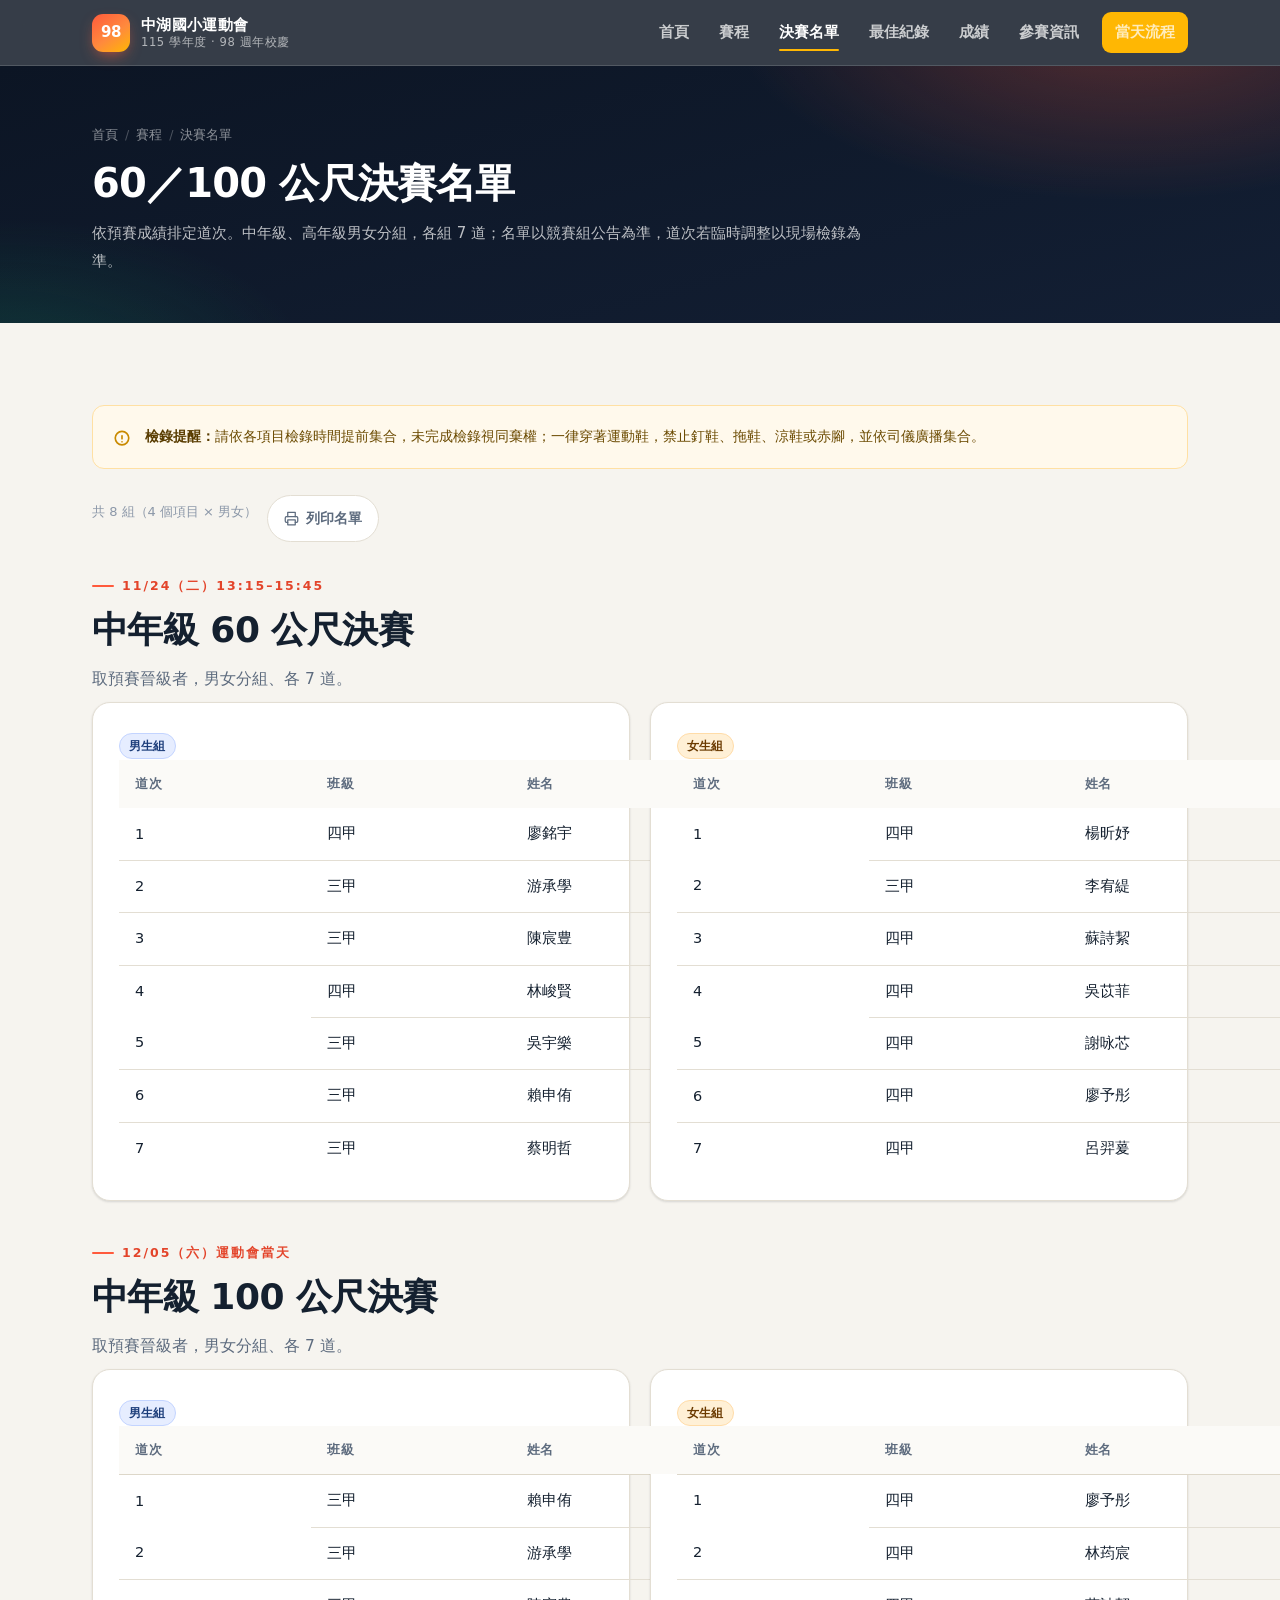
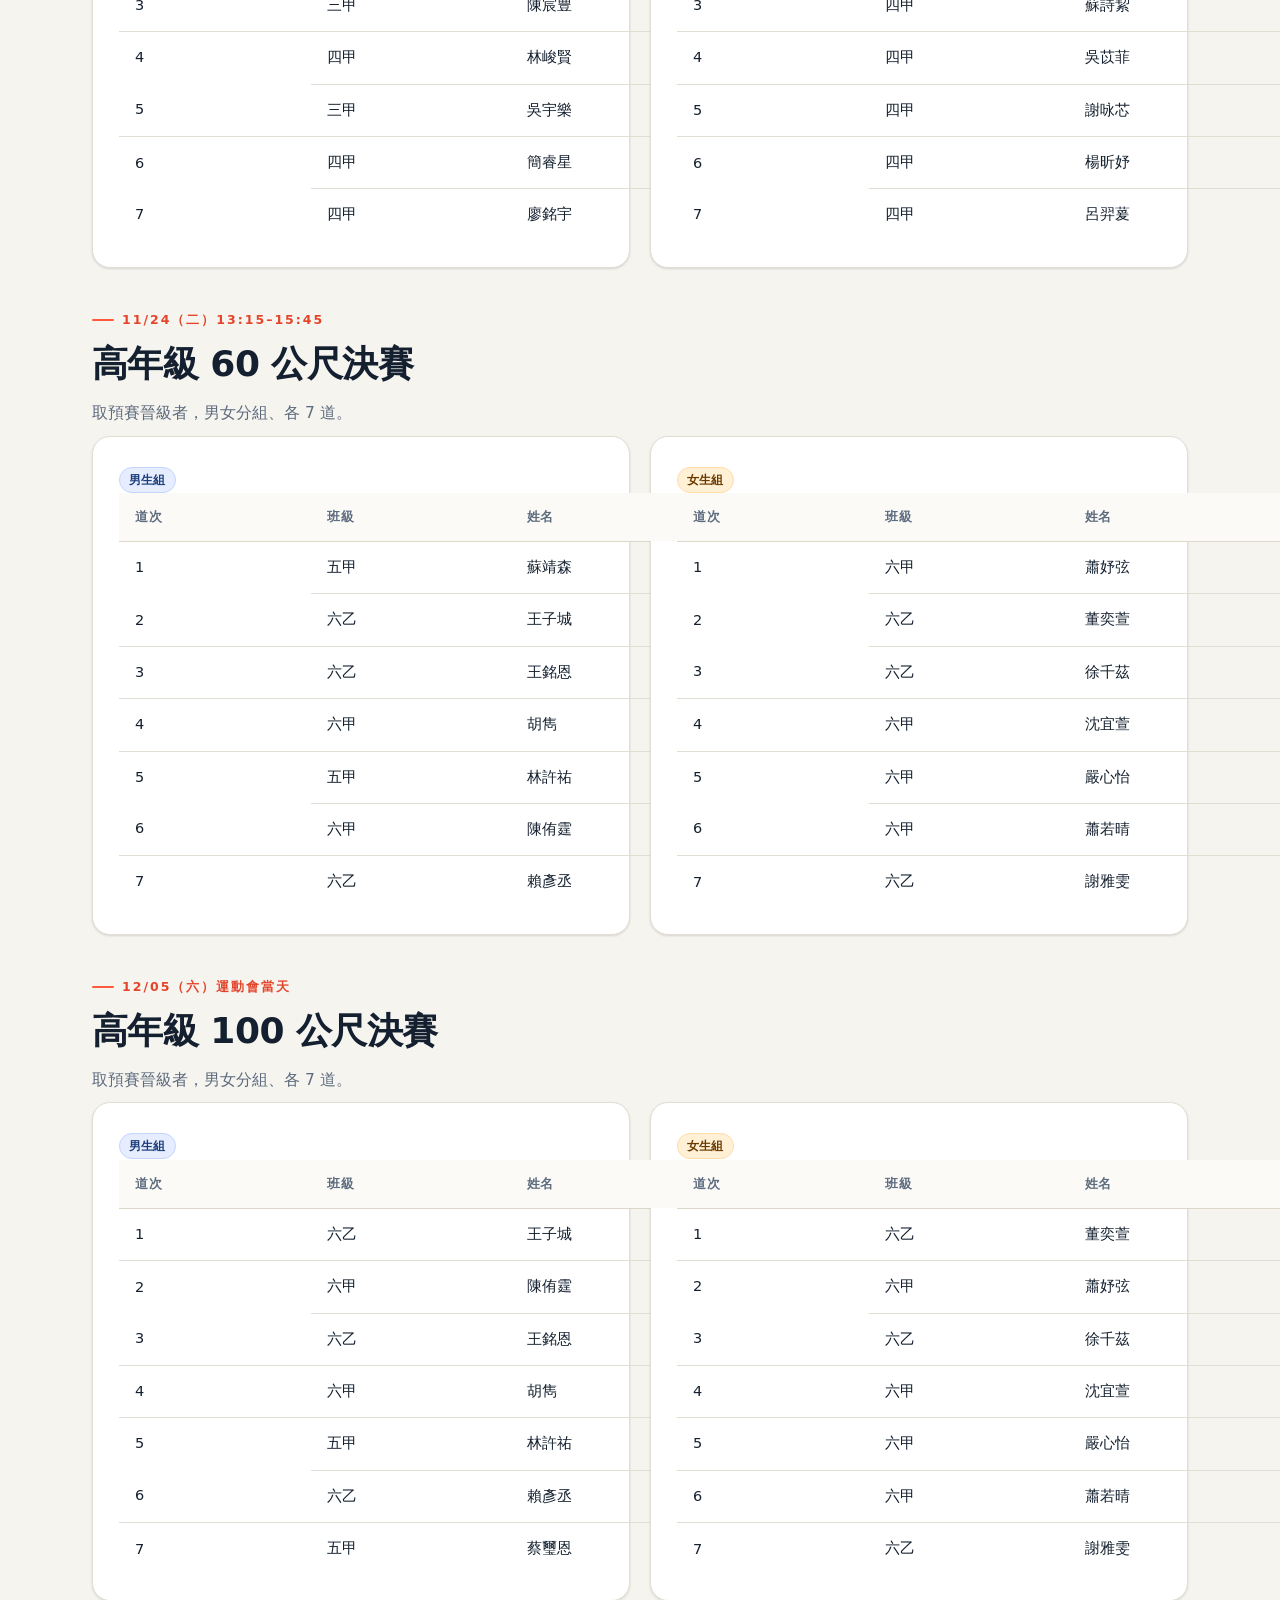
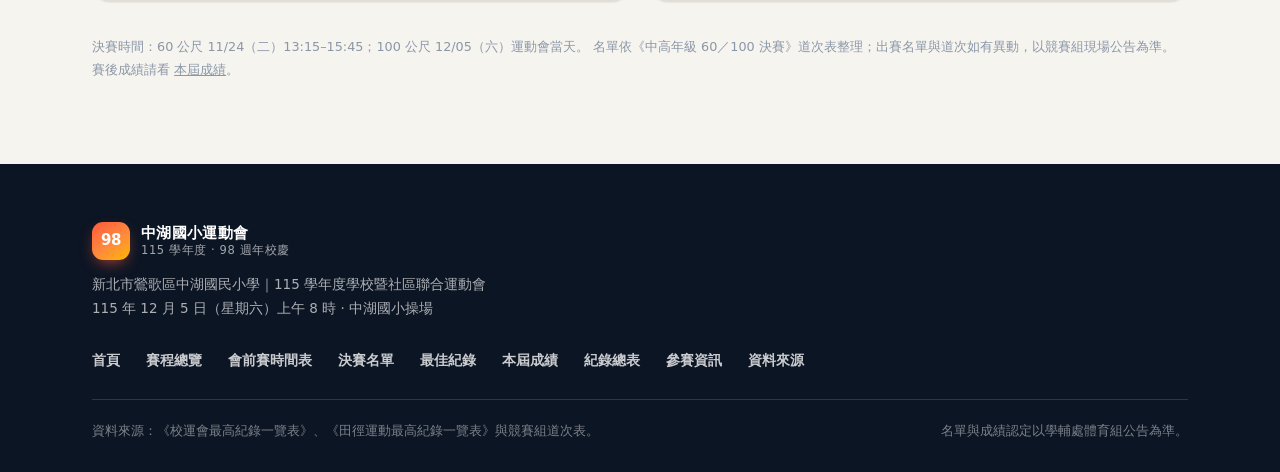
==== finalists.html @ bc01725f "加入成績公告以及進入決賽名單 加入成績公告以及進入決賽名單" ====
<!DOCTYPE html>
<html lang="zh-Hant-TW">
<head>
<meta charset="UTF-8">
<meta name="viewport" content="width=device-width, initial-scale=1">
<title>60／100 公尺決賽名單｜中湖國小 115 學年度運動會</title>
<meta name="description" content="中湖國小 115 學年度運動會 60 公尺與 100 公尺決賽名單，中年級、高年級男女分組，各 7 道的道次與選手姓名，含決賽時間。">
<meta name="theme-color" content="#0c1524">
<link rel="icon" href="data:image/svg+xml,%3Csvg xmlns='http://www.w3.org/2000/svg' viewBox='0 0 64 64'%3E%3Crect width='64' height='64' rx='15' fill='%230c1524'/%3E%3Cpath d='M14 42h36' stroke='%23ff5a3c' stroke-width='5' stroke-linecap='round'/%3E%3Cpath d='M18 30h28' stroke='%23ffb703' stroke-width='5' stroke-linecap='round'/%3E%3Cpath d='M23 18h18' stroke='%2312a46b' stroke-width='5' stroke-linecap='round'/%3E%3C/svg%3E">
<link rel="stylesheet" href="assets/style.css">
</head>
<body>
<a class="skip-link" href="#main">跳至主要內容</a>

<header class="site-header">
  <div class="header-inner">
    <a class="brand" href="index.html" aria-label="中湖國小 115 學年度運動會 首頁">
      <span class="brand-mark" aria-hidden="true">98</span>
      <span class="brand-text">
        <b>中湖國小運動會</b>
        <span>115 學年度 · 98 週年校慶</span>
      </span>
    </a>
    <button class="nav-toggle" type="button" aria-label="開啟導覽選單" aria-expanded="false" aria-controls="site-nav">
      <span></span>
    </button>
    <nav class="nav" id="site-nav" aria-label="主要導覽">
      <a href="index.html">首頁</a>
      <a href="schedule.html">賽程</a>
      <a href="finalists.html" aria-current="page">決賽名單</a>
      <a href="records.html">最佳紀錄</a>
      <a href="results-115.html">成績</a>
      <a href="info.html">參賽資訊</a>
      <a href="schedule.html#dayof" class="header-cta">當天流程</a>
    </nav>
  </div>
</header>

<main id="main">

  <section class="page-hero">
    <div class="wrap">
      <nav class="breadcrumb" aria-label="麵包屑">
        <a href="index.html">首頁</a><span class="sep">/</span><a href="schedule.html">賽程</a><span class="sep">/</span><span>決賽名單</span>
      </nav>
      <h1>60／100 公尺決賽名單</h1>
      <p>依預賽成績排定道次。中年級、高年級男女分組，各組 7 道；名單以競賽組公告為準，道次若臨時調整以現場檢錄為準。</p>
    </div>
  </section>

  <section class="section section--paper">
    <div class="wrap">

      <div class="notice" style="margin-bottom:26px">
        <svg width="18" height="18" viewBox="0 0 24 24" fill="none" stroke="currentColor" stroke-width="2.2" stroke-linecap="round" stroke-linejoin="round" aria-hidden="true"><circle cx="12" cy="12" r="9"/><path d="M12 9v4"/><path d="M12 17h.01"/></svg>
        <div><strong>檢錄提醒：</strong>請依各項目檢錄時間提前集合，未完成檢錄視同棄權；一律穿著運動鞋，禁止釘鞋、拖鞋、涼鞋或赤腳，並依司儀廣播集合。</div>
      </div>

      <div class="toolbar" style="margin-bottom:26px">
        <span class="result-note">共 8 組（4 個項目 × 男女）</span>
        <button class="btn-inline" type="button" data-print>
          <svg width="15" height="15" viewBox="0 0 24 24" fill="none" stroke="currentColor" stroke-width="2" stroke-linecap="round" stroke-linejoin="round" aria-hidden="true"><path d="M6 9V2h12v7"/><path d="M6 18H4a2 2 0 0 1-2-2v-5a2 2 0 0 1 2-2h16a2 2 0 0 1 2 2v5a2 2 0 0 1-2 2h-2"/><path d="M6 14h12v8H6z"/></svg>
          列印名單
        </button>
      </div>

      <div class="section-head" style="margin-bottom:8px">
        <span class="kicker">11/24（二）13:15–15:45</span>
        <h2>中年級 60 公尺決賽</h2>
        <p>取預賽晉級者，男女分組、各 7 道。</p>
      </div>
      <div class="grid grid-2" style="align-items:start;margin-bottom:34px">
        <div class="card final-card">
          <h3 class="final-head"><span class="tag tag-senior">男生組</span></h3>
          <table class="data final-table">
            <thead><tr><th>道次</th><th>班級</th><th>姓名</th></tr></thead>
            <tbody>
              <tr><td class="lane">1</td><td class="cls">四甲</td><td class="name">廖銘宇</td></tr>
              <tr><td class="lane">2</td><td class="cls">三甲</td><td class="name">游承學</td></tr>
              <tr><td class="lane">3</td><td class="cls">三甲</td><td class="name">陳宸豊</td></tr>
              <tr><td class="lane">4</td><td class="cls">四甲</td><td class="name">林峻賢</td></tr>
              <tr><td class="lane">5</td><td class="cls">三甲</td><td class="name">吳宇樂</td></tr>
              <tr><td class="lane">6</td><td class="cls">三甲</td><td class="name">賴申侑</td></tr>
              <tr><td class="lane">7</td><td class="cls">三甲</td><td class="name">蔡明哲</td></tr>
            </tbody>
          </table>
        </div>
        <div class="card final-card">
          <h3 class="final-head"><span class="tag tag-lower">女生組</span></h3>
          <table class="data final-table">
            <thead><tr><th>道次</th><th>班級</th><th>姓名</th></tr></thead>
            <tbody>
              <tr><td class="lane">1</td><td class="cls">四甲</td><td class="name">楊昕妤</td></tr>
              <tr><td class="lane">2</td><td class="cls">三甲</td><td class="name">李宥緹</td></tr>
              <tr><td class="lane">3</td><td class="cls">四甲</td><td class="name">蘇詩絜</td></tr>
              <tr><td class="lane">4</td><td class="cls">四甲</td><td class="name">吳苡菲</td></tr>
              <tr><td class="lane">5</td><td class="cls">四甲</td><td class="name">謝咏芯</td></tr>
              <tr><td class="lane">6</td><td class="cls">四甲</td><td class="name">廖予彤</td></tr>
              <tr><td class="lane">7</td><td class="cls">四甲</td><td class="name">呂羿萲</td></tr>
            </tbody>
          </table>
        </div>
      </div>

      <div class="section-head" style="margin-bottom:8px">
        <span class="kicker">12/05（六）運動會當天</span>
        <h2>中年級 100 公尺決賽</h2>
        <p>取預賽晉級者，男女分組、各 7 道。</p>
      </div>
      <div class="grid grid-2" style="align-items:start;margin-bottom:34px">
        <div class="card final-card">
          <h3 class="final-head"><span class="tag tag-senior">男生組</span></h3>
          <table class="data final-table">
            <thead><tr><th>道次</th><th>班級</th><th>姓名</th></tr></thead>
            <tbody>
              <tr><td class="lane">1</td><td class="cls">三甲</td><td class="name">賴申侑</td></tr>
              <tr><td class="lane">2</td><td class="cls">三甲</td><td class="name">游承學</td></tr>
              <tr><td class="lane">3</td><td class="cls">三甲</td><td class="name">陳宸豊</td></tr>
              <tr><td class="lane">4</td><td class="cls">四甲</td><td class="name">林峻賢</td></tr>
              <tr><td class="lane">5</td><td class="cls">三甲</td><td class="name">吳宇樂</td></tr>
              <tr><td class="lane">6</td><td class="cls">四甲</td><td class="name">簡睿星</td></tr>
              <tr><td class="lane">7</td><td class="cls">四甲</td><td class="name">廖銘宇</td></tr>
            </tbody>
          </table>
        </div>
        <div class="card final-card">
          <h3 class="final-head"><span class="tag tag-lower">女生組</span></h3>
          <table class="data final-table">
            <thead><tr><th>道次</th><th>班級</th><th>姓名</th></tr></thead>
            <tbody>
              <tr><td class="lane">1</td><td class="cls">四甲</td><td class="name">廖予彤</td></tr>
              <tr><td class="lane">2</td><td class="cls">四甲</td><td class="name">林荺宸</td></tr>
              <tr><td class="lane">3</td><td class="cls">四甲</td><td class="name">蘇詩絜</td></tr>
              <tr><td class="lane">4</td><td class="cls">四甲</td><td class="name">吳苡菲</td></tr>
              <tr><td class="lane">5</td><td class="cls">四甲</td><td class="name">謝咏芯</td></tr>
              <tr><td class="lane">6</td><td class="cls">四甲</td><td class="name">楊昕妤</td></tr>
              <tr><td class="lane">7</td><td class="cls">四甲</td><td class="name">呂羿萲</td></tr>
            </tbody>
          </table>
        </div>
      </div>

      <div class="section-head" style="margin-bottom:8px">
        <span class="kicker">11/24（二）13:15–15:45</span>
        <h2>高年級 60 公尺決賽</h2>
        <p>取預賽晉級者，男女分組、各 7 道。</p>
      </div>
      <div class="grid grid-2" style="align-items:start;margin-bottom:34px">
        <div class="card final-card">
          <h3 class="final-head"><span class="tag tag-senior">男生組</span></h3>
          <table class="data final-table">
            <thead><tr><th>道次</th><th>班級</th><th>姓名</th></tr></thead>
            <tbody>
              <tr><td class="lane">1</td><td class="cls">五甲</td><td class="name">蘇靖森</td></tr>
              <tr><td class="lane">2</td><td class="cls">六乙</td><td class="name">王子城</td></tr>
              <tr><td class="lane">3</td><td class="cls">六乙</td><td class="name">王銘恩</td></tr>
              <tr><td class="lane">4</td><td class="cls">六甲</td><td class="name">胡雋</td></tr>
              <tr><td class="lane">5</td><td class="cls">五甲</td><td class="name">林許祐</td></tr>
              <tr><td class="lane">6</td><td class="cls">六甲</td><td class="name">陳侑霆</td></tr>
              <tr><td class="lane">7</td><td class="cls">六乙</td><td class="name">賴彥丞</td></tr>
            </tbody>
          </table>
        </div>
        <div class="card final-card">
          <h3 class="final-head"><span class="tag tag-lower">女生組</span></h3>
          <table class="data final-table">
            <thead><tr><th>道次</th><th>班級</th><th>姓名</th></tr></thead>
            <tbody>
              <tr><td class="lane">1</td><td class="cls">六甲</td><td class="name">蕭妤弦</td></tr>
              <tr><td class="lane">2</td><td class="cls">六乙</td><td class="name">董奕萱</td></tr>
              <tr><td class="lane">3</td><td class="cls">六乙</td><td class="name">徐千茲</td></tr>
              <tr><td class="lane">4</td><td class="cls">六甲</td><td class="name">沈宜萱</td></tr>
              <tr><td class="lane">5</td><td class="cls">六甲</td><td class="name">嚴心怡</td></tr>
              <tr><td class="lane">6</td><td class="cls">六甲</td><td class="name">蕭若晴</td></tr>
              <tr><td class="lane">7</td><td class="cls">六乙</td><td class="name">謝雅雯</td></tr>
            </tbody>
          </table>
        </div>
      </div>

      <div class="section-head" style="margin-bottom:8px">
        <span class="kicker">12/05（六）運動會當天</span>
        <h2>高年級 100 公尺決賽</h2>
        <p>取預賽晉級者，男女分組、各 7 道。</p>
      </div>
      <div class="grid grid-2" style="align-items:start;margin-bottom:34px">
        <div class="card final-card">
          <h3 class="final-head"><span class="tag tag-senior">男生組</span></h3>
          <table class="data final-table">
            <thead><tr><th>道次</th><th>班級</th><th>姓名</th></tr></thead>
            <tbody>
              <tr><td class="lane">1</td><td class="cls">六乙</td><td class="name">王子城</td></tr>
              <tr><td class="lane">2</td><td class="cls">六甲</td><td class="name">陳侑霆</td></tr>
              <tr><td class="lane">3</td><td class="cls">六乙</td><td class="name">王銘恩</td></tr>
              <tr><td class="lane">4</td><td class="cls">六甲</td><td class="name">胡雋</td></tr>
              <tr><td class="lane">5</td><td class="cls">五甲</td><td class="name">林許祐</td></tr>
              <tr><td class="lane">6</td><td class="cls">六乙</td><td class="name">賴彥丞</td></tr>
              <tr><td class="lane">7</td><td class="cls">五甲</td><td class="name">蔡璽恩</td></tr>
            </tbody>
          </table>
        </div>
        <div class="card final-card">
          <h3 class="final-head"><span class="tag tag-lower">女生組</span></h3>
          <table class="data final-table">
            <thead><tr><th>道次</th><th>班級</th><th>姓名</th></tr></thead>
            <tbody>
              <tr><td class="lane">1</td><td class="cls">六乙</td><td class="name">董奕萱</td></tr>
              <tr><td class="lane">2</td><td class="cls">六甲</td><td class="name">蕭妤弦</td></tr>
              <tr><td class="lane">3</td><td class="cls">六乙</td><td class="name">徐千茲</td></tr>
              <tr><td class="lane">4</td><td class="cls">六甲</td><td class="name">沈宜萱</td></tr>
              <tr><td class="lane">5</td><td class="cls">六甲</td><td class="name">嚴心怡</td></tr>
              <tr><td class="lane">6</td><td class="cls">六甲</td><td class="name">蕭若晴</td></tr>
              <tr><td class="lane">7</td><td class="cls">六乙</td><td class="name">謝雅雯</td></tr>
            </tbody>
          </table>
        </div>
      </div>

      <p class="footnote">
        決賽時間：60 公尺 11/24（二）13:15–15:45；100 公尺 12/05（六）運動會當天。
        名單依《中高年級 60／100 決賽》道次表整理；出賽名單與道次如有異動，以競賽組現場公告為準。
        賽後成績請看 <a href="results-115.html" style="text-decoration:underline">本屆成績</a>。
      </p>
    </div>
  </section>

</main>

<footer class="site-footer">
  <div class="wrap">
    <div class="footer-top">
      <div class="footer-brand">
        <div class="brand">
          <span class="brand-mark" aria-hidden="true">98</span>
          <span class="brand-text">
            <b>中湖國小運動會</b>
            <span>115 學年度 · 98 週年校慶</span>
          </span>
        </div>
        <p>新北市鶯歌區中湖國民小學｜115 學年度學校暨社區聯合運動會<br>115 年 12 月 5 日（星期六）上午 8 時 · 中湖國小操場</p>
      </div>
      <nav class="footer-links" aria-label="頁尾導覽">
        <a href="index.html">首頁</a>
        <a href="schedule.html">賽程總覽</a>
        <a href="schedule.html#prelim">會前賽時間表</a>
        <a href="finalists.html">決賽名單</a>
        <a href="records.html">最佳紀錄</a>
        <a href="results-115.html">本屆成績</a>
        <a href="results.html">紀錄總表</a>
        <a href="info.html">參賽資訊</a>
        <a href="info.html#source">資料來源</a>
      </nav>
    </div>
    <div class="footer-bottom">
      <span>資料來源：《校運會最高紀錄一覽表》、《田徑運動最高紀錄一覽表》與競賽組道次表。</span>
      <span>名單與成績認定以學輔處體育組公告為準。</span>
    </div>
  </div>
</footer>

<script src="assets/app.js"></script>
</body>
</html>
---- assets/style.css ----
@charset "UTF-8";
/* =========================================================
   中湖國小 115 學年度運動會 官方網站
   style.css — 共用設計系統
   ========================================================= */

:root {
  --ink: #0c1524;
  --ink-2: #152238;
  --ink-3: #223350;
  --paper: #f6f4ef;
  --paper-2: #ffffff;
  --line: #e3ded3;
  --line-dark: rgba(255, 255, 255, 0.14);

  --coral: #ff5a3c;
  --coral-dark: #e3442a;
  --gold: #ffb703;
  --green: #12a46b;
  --blue: #2f6bff;
  --violet: #7a5cff;

  --text: #14202f;
  --muted: #5d6b7e;
  --muted-2: #8b97a8;

  --radius: 18px;
  --radius-sm: 12px;
  --radius-lg: 28px;

  --shadow-sm: 0 1px 2px rgba(16, 24, 40, .06), 0 1px 3px rgba(16, 24, 40, .08);
  --shadow: 0 10px 30px -12px rgba(16, 24, 40, .22), 0 2px 8px rgba(16, 24, 40, .06);
  --shadow-lg: 0 30px 60px -24px rgba(12, 21, 36, .45);

  --font: "Noto Sans TC", "PingFang TC", "Microsoft JhengHei", "Hiragino Sans TC",
    system-ui, -apple-system, "Segoe UI", Roboto, sans-serif;
  --mono: "JetBrains Mono", "SFMono-Regular", Consolas, "Liberation Mono", monospace;

  --wrap: 1160px;
  --header-h: 66px;
}

*,
*::before,
*::after { box-sizing: border-box; }

html {
  -webkit-text-size-adjust: 100%;
  scroll-behavior: smooth;
  scroll-padding-top: calc(var(--header-h) + 16px);
}

body {
  margin: 0;
  font-family: var(--font);
  font-size: 16px;
  line-height: 1.75;
  color: var(--text);
  background: var(--paper);
  -webkit-font-smoothing: antialiased;
  text-rendering: optimizeLegibility;
}

img, svg { max-width: 100%; height: auto; display: block; }
a { color: inherit; text-decoration: none; }
ul, ol { margin: 0; padding: 0; list-style: none; }
h1, h2, h3, h4, p, figure { margin: 0; }
table { border-collapse: collapse; width: 100%; }
button { font: inherit; color: inherit; }

:focus-visible {
  outline: 3px solid var(--blue);
  outline-offset: 3px;
  border-radius: 4px;
}

::selection { background: var(--gold); color: var(--ink); }

.wrap {
  width: 100%;
  max-width: var(--wrap);
  margin-inline: auto;
  padding-inline: clamp(16px, 4vw, 32px);
}

.skip-link {
  position: absolute;
  left: 12px;
  top: -60px;
  z-index: 200;
  background: var(--ink);
  color: #fff;
  padding: 10px 18px;
  border-radius: 10px;
  transition: top .18s ease;
}
.skip-link:focus { top: 12px; }

/* ───────────────────────── Header ───────────────────────── */
.site-header {
  position: sticky;
  top: 0;
  z-index: 100;
  height: var(--header-h);
  display: flex;
  align-items: center;
  background: rgba(12, 21, 36, .82);
  backdrop-filter: saturate(180%) blur(14px);
  -webkit-backdrop-filter: saturate(180%) blur(14px);
  border-bottom: 1px solid var(--line-dark);
  color: #fff;
}

.header-inner {
  display: flex;
  align-items: center;
  gap: 16px;
  width: 100%;
  max-width: var(--wrap);
  margin-inline: auto;
  padding-inline: clamp(16px, 4vw, 32px);
}

.brand {
  display: flex;
  align-items: center;
  gap: 11px;
  flex-shrink: 0;
}
.brand-mark {
  width: 38px;
  height: 38px;
  flex: 0 0 38px;
  border-radius: 11px;
  display: grid;
  place-items: center;
  font-weight: 900;
  font-size: 15px;
  letter-spacing: -.5px;
  color: #fff;
  background: linear-gradient(145deg, var(--coral), #ff8a3d 55%, var(--gold));
  box-shadow: 0 6px 16px -6px rgba(255, 90, 60, .85);
}
.brand-text { display: grid; line-height: 1.25; }
.brand-text b {
  font-size: 15px;
  font-weight: 800;
  letter-spacing: .3px;
}
.brand-text span {
  font-size: 11.5px;
  color: rgba(255, 255, 255, .62);
  letter-spacing: .6px;
}

.nav {
  margin-left: auto;
  display: flex;
  align-items: center;
  gap: 4px;
}
.nav a {
  position: relative;
  padding: 8px 13px;
  font-size: 14.5px;
  font-weight: 600;
  color: rgba(255, 255, 255, .74);
  border-radius: 9px;
  transition: color .16s ease, background .16s ease;
  white-space: nowrap;
}
.nav a:hover { color: #fff; background: rgba(255, 255, 255, .09); }
.nav a[aria-current="page"] { color: #fff; }
.nav a[aria-current="page"]::after {
  content: "";
  position: absolute;
  left: 13px;
  right: 13px;
  bottom: 2px;
  height: 2px;
  border-radius: 2px;
  background: var(--gold);
}

.header-cta {
  margin-left: 6px;
  padding: 8px 16px;
  border-radius: 999px;
  font-size: 13.5px;
  font-weight: 800;
  color: var(--ink);
  background: var(--gold);
  white-space: nowrap;
  transition: transform .16s ease, box-shadow .16s ease;
}
.header-cta:hover {
  transform: translateY(-1px);
  box-shadow: 0 8px 20px -8px rgba(255, 183, 3, .9);
}

.nav-toggle {
  display: none;
  margin-left: auto;
  width: 42px;
  height: 38px;
  border: 1px solid var(--line-dark);
  border-radius: 10px;
  background: rgba(255, 255, 255, .06);
  cursor: pointer;
  padding: 0;
  place-items: center;
}
.nav-toggle span {
  display: block;
  width: 18px;
  height: 2px;
  background: #fff;
  box-shadow: 0 -6px 0 #fff, 0 6px 0 #fff;
  border-radius: 2px;
}

@media (max-width: 860px) {
  .nav-toggle { display: grid; }
  .nav {
    position: fixed;
    inset: var(--header-h) 0 auto 0;
    flex-direction: column;
    align-items: stretch;
    gap: 2px;
    padding: 10px clamp(16px, 4vw, 32px) 18px;
    background: rgba(12, 21, 36, .98);
    border-bottom: 1px solid var(--line-dark);
    transform: translateY(-8px);
    opacity: 0;
    pointer-events: none;
    transition: opacity .18s ease, transform .18s ease;
  }
  .nav.is-open { opacity: 1; transform: none; pointer-events: auto; }
  .nav a { padding: 13px 12px; font-size: 16px; border-radius: 10px; }
  .nav a[aria-current="page"]::after { display: none; }
  .nav a[aria-current="page"] { background: rgba(255, 183, 3, .16); color: var(--gold); }
  .header-cta { margin: 8px 0 0; text-align: center; }
}

/* ───────────────────────── Hero ───────────────────────── */
.hero {
  position: relative;
  overflow: hidden;
  color: #fff;
  background:
    radial-gradient(900px 480px at 82% -8%, rgba(255, 90, 60, .34), transparent 62%),
    radial-gradient(760px 420px at 6% 108%, rgba(18, 164, 107, .26), transparent 60%),
    linear-gradient(168deg, #0c1524 0%, #101d32 48%, #0a1220 100%);
  padding: clamp(44px, 7vw, 86px) 0 clamp(40px, 6vw, 74px);
  isolation: isolate;
}

/* 跑道線條裝飾 */
.hero::before {
  content: "";
  position: absolute;
  z-index: -1;
  right: -18%;
  top: 8%;
  width: min(760px, 78vw);
  aspect-ratio: 1;
  border-radius: 50%;
  background:
    repeating-radial-gradient(circle at 50% 50%,
      transparent 0 26px,
      rgba(255, 255, 255, .055) 26px 27px);
  -webkit-mask-image: radial-gradient(circle, #000 40%, transparent 72%);
  mask-image: radial-gradient(circle, #000 40%, transparent 72%);
  pointer-events: none;
}
.hero::after {
  content: "";
  position: absolute;
  z-index: -1;
  inset: auto 0 0 0;
  height: 1px;
  background: linear-gradient(90deg, transparent, rgba(255, 183, 3, .5), transparent);
}

.hero-grid {
  display: grid;
  grid-template-columns: minmax(0, 1.35fr) minmax(0, .85fr);
  gap: clamp(28px, 5vw, 64px);
  align-items: center;
}
@media (max-width: 900px) {
  .hero-grid { grid-template-columns: 1fr; }
}

.eyebrow {
  display: inline-flex;
  align-items: center;
  gap: 9px;
  padding: 6px 14px 6px 10px;
  border-radius: 999px;
  font-size: 12.5px;
  font-weight: 700;
  letter-spacing: .12em;
  color: var(--gold);
  background: rgba(255, 183, 3, .1);
  border: 1px solid rgba(255, 183, 3, .3);
}
.eyebrow .dot {
  width: 7px;
  height: 7px;
  border-radius: 50%;
  background: var(--gold);
  box-shadow: 0 0 0 4px rgba(255, 183, 3, .18);
}

.hero h1 {
  margin-top: 20px;
  font-size: clamp(30px, 5.1vw, 54px);
  line-height: 1.16;
  font-weight: 900;
  letter-spacing: -.02em;
}
.hero h1 .accent {
  background: linear-gradient(100deg, var(--gold), #ffe08a 40%, var(--coral));
  -webkit-background-clip: text;
  background-clip: text;
  color: transparent;
}
.hero .lede {
  margin-top: 18px;
  max-width: 40em;
  font-size: clamp(15px, 1.6vw, 17px);
  line-height: 1.9;
  color: rgba(255, 255, 255, .76);
}

.hero-meta {
  margin-top: 26px;
  display: flex;
  flex-wrap: wrap;
  gap: 10px;
}
.chip-meta {
  display: inline-flex;
  align-items: center;
  gap: 8px;
  padding: 9px 15px;
  border-radius: 999px;
  font-size: 13.5px;
  font-weight: 600;
  color: #fff;
  background: rgba(255, 255, 255, .07);
  border: 1px solid var(--line-dark);
}
.chip-meta b { font-weight: 800; color: var(--gold); }
.chip-meta svg { flex: 0 0 auto; opacity: .8; }

.hero-actions {
  margin-top: 28px;
  display: flex;
  flex-wrap: wrap;
  gap: 12px;
}
.btn {
  display: inline-flex;
  align-items: center;
  justify-content: center;
  gap: 9px;
  padding: 13px 24px;
  border-radius: 12px;
  font-size: 15px;
  font-weight: 800;
  border: 1px solid transparent;
  cursor: pointer;
  transition: transform .16s ease, box-shadow .16s ease, background .16s ease;
}
.btn-primary {
  color: #fff;
  background: linear-gradient(135deg, var(--coral), #ff7a45);
  box-shadow: 0 14px 28px -14px rgba(255, 90, 60, .95);
}
.btn-primary:hover { transform: translateY(-2px); box-shadow: 0 18px 34px -14px rgba(255, 90, 60, 1); }
.btn-ghost {
  color: #fff;
  background: rgba(255, 255, 255, .06);
  border-color: rgba(255, 255, 255, .22);
}
.btn-ghost:hover { background: rgba(255, 255, 255, .13); transform: translateY(-2px); }

/* 倒數 */
.countdown-card {
  position: relative;
  padding: clamp(22px, 3vw, 30px);
  border-radius: var(--radius-lg);
  background: linear-gradient(160deg, rgba(255, 255, 255, .11), rgba(255, 255, 255, .035));
  border: 1px solid rgba(255, 255, 255, .16);
  box-shadow: var(--shadow-lg);
  backdrop-filter: blur(6px);
}
.countdown-card .cc-label {
  display: flex;
  align-items: center;
  justify-content: space-between;
  gap: 10px;
  font-size: 12.5px;
  font-weight: 700;
  letter-spacing: .1em;
  color: rgba(255, 255, 255, .6);
  text-transform: uppercase;
}
.cc-badge {
  font-size: 11.5px;
  font-weight: 800;
  letter-spacing: .04em;
  padding: 3px 10px;
  border-radius: 999px;
  color: #06231a;
  background: var(--green);
  text-transform: none;
}
.cc-badge.is-live { background: var(--gold); color: #2a1c00; }
.cc-badge.is-done { background: rgba(255, 255, 255, .2); color: #fff; }

.cc-digits {
  margin-top: 18px;
  display: grid;
  grid-template-columns: repeat(4, 1fr);
  gap: 8px;
}
.cc-unit {
  text-align: center;
  padding: 12px 4px 10px;
  border-radius: 14px;
  background: rgba(8, 14, 24, .45);
  border: 1px solid rgba(255, 255, 255, .09);
}
.cc-unit b {
  display: block;
  font-family: var(--mono);
  font-variant-numeric: tabular-nums;
  font-size: clamp(24px, 4.2vw, 34px);
  font-weight: 800;
  line-height: 1.15;
  color: #fff;
  letter-spacing: -.02em;
}
.cc-unit span {
  display: block;
  margin-top: 2px;
  font-size: 11px;
  letter-spacing: .14em;
  color: rgba(255, 255, 255, .5);
}
.cc-date {
  margin-top: 16px;
  padding-top: 15px;
  border-top: 1px dashed rgba(255, 255, 255, .16);
  display: flex;
  align-items: baseline;
  justify-content: space-between;
  gap: 10px;
  font-size: 13px;
  color: rgba(255, 255, 255, .62);
}
.cc-date b {
  font-family: var(--mono);
  font-size: 16px;
  font-weight: 700;
  color: var(--gold);
  letter-spacing: .02em;
}

/* ───────────────────────── Sections ───────────────────────── */
.section { padding: clamp(46px, 7vw, 82px) 0; }
.section.tight { padding-top: 0; }
.section--paper { background: var(--paper); }
.section--white { background: var(--paper-2); }
.section--ink {
  color: #fff;
  background:
    radial-gradient(700px 340px at 90% 0%, rgba(47, 107, 255, .22), transparent 60%),
    linear-gradient(180deg, #0c1524, #101b2e);
}

.section-head {
  max-width: 46em;
  margin-bottom: clamp(26px, 3.4vw, 40px);
}
.section-head.center { margin-inline: auto; text-align: center; }
.kicker {
  display: inline-flex;
  align-items: center;
  gap: 8px;
  font-size: 12.5px;
  font-weight: 800;
  letter-spacing: .16em;
  color: var(--coral-dark);
}
.kicker::before {
  content: "";
  width: 22px;
  height: 2px;
  border-radius: 2px;
  background: var(--coral);
}
.section--ink .kicker { color: var(--gold); }
.section--ink .kicker::before { background: var(--gold); }

.section-head h2 {
  margin-top: 10px;
  font-size: clamp(24px, 3.4vw, 36px);
  line-height: 1.28;
  font-weight: 900;
  letter-spacing: -.015em;
}
.section-head p {
  margin-top: 12px;
  font-size: 15.5px;
  line-height: 1.85;
  color: var(--muted);
}
.section--ink .section-head p { color: rgba(255, 255, 255, .68); }

/* 卡片網格 */
.grid {
  display: grid;
  gap: clamp(14px, 2vw, 20px);
}
.grid-2 { grid-template-columns: repeat(2, minmax(0, 1fr)); }
.grid-3 { grid-template-columns: repeat(3, minmax(0, 1fr)); }
.grid-4 { grid-template-columns: repeat(4, minmax(0, 1fr)); }
@media (max-width: 980px) {
  .grid-4 { grid-template-columns: repeat(2, minmax(0, 1fr)); }
  .grid-3 { grid-template-columns: repeat(2, minmax(0, 1fr)); }
}
@media (max-width: 640px) {
  .grid-2, .grid-3, .grid-4 { grid-template-columns: 1fr; }
}

.card {
  position: relative;
  padding: clamp(20px, 2.4vw, 26px);
  border-radius: var(--radius);
  background: var(--paper-2);
  border: 1px solid var(--line);
  box-shadow: var(--shadow-sm);
  transition: transform .2s ease, box-shadow .2s ease, border-color .2s ease;
}
a.card:hover, .card.is-hover:hover {
  transform: translateY(-3px);
  border-color: #d3cbba;
  box-shadow: var(--shadow);
}
.card h3 {
  font-size: 17.5px;
  font-weight: 800;
  letter-spacing: -.01em;
}
.card p {
  margin-top: 8px;
  font-size: 14.5px;
  line-height: 1.8;
  color: var(--muted);
}

/* 入口卡 */
.entry {
  display: flex;
  flex-direction: column;
  gap: 14px;
  overflow: hidden;
}
.entry .icon {
  width: 46px;
  height: 46px;
  border-radius: 13px;
  display: grid;
  place-items: center;
  color: #fff;
  background: linear-gradient(140deg, var(--ink-3), var(--ink));
  box-shadow: inset 0 1px 0 rgba(255, 255, 255, .14);
}
.entry[data-tone="coral"] .icon { background: linear-gradient(140deg, var(--coral), #ff8a3d); }
.entry[data-tone="green"] .icon { background: linear-gradient(140deg, var(--green), #35d39a); }
.entry[data-tone="blue"] .icon { background: linear-gradient(140deg, var(--blue), #6d9bff); }
.entry[data-tone="violet"] .icon { background: linear-gradient(140deg, var(--violet), #a48bff); }
.entry h3 { margin-top: 2px; }
.entry .go {
  margin-top: auto;
  display: inline-flex;
  align-items: center;
  gap: 7px;
  font-size: 13.5px;
  font-weight: 800;
  color: var(--coral-dark);
}
.entry .go svg { transition: transform .18s ease; }
a.entry:hover .go svg { transform: translateX(4px); }

/* 統計 */
.stat {
  padding: clamp(18px, 2.2vw, 24px);
  border-radius: var(--radius);
  border: 1px solid var(--line-dark);
  background: rgba(255, 255, 255, .045);
  text-align: center;
}
.stat b {
  display: block;
  font-family: var(--mono);
  font-size: clamp(28px, 4vw, 40px);
  font-weight: 800;
  line-height: 1.1;
  color: var(--gold);
  letter-spacing: -.02em;
}
.stat span {
  display: block;
  margin-top: 6px;
  font-size: 13px;
  color: rgba(255, 255, 255, .66);
}
.stat .unit {
  font-family: var(--font);
  font-size: 14px;
  font-weight: 600;
  color: rgba(255, 255, 255, .55);
  margin-left: 3px;
  letter-spacing: 0;
}
.stat .stat-meta {
  margin-top: 12px;
  padding-top: 10px;
  border-top: 1px dashed rgba(255, 255, 255, .16);
  font-size: 12.5px;
  line-height: 1.7;
  color: rgba(255, 255, 255, .55);
  font-variant-numeric: tabular-nums;
}

/* 紀錄之最：速度／耐力分組標籤 */
.stat-divider {
  display: flex;
  align-items: center;
  justify-content: center;
  gap: 14px;
  margin: 0 0 16px;
  font-size: 12.5px;
  font-weight: 800;
  letter-spacing: .18em;
  color: var(--gold);
}
.stat-divider::before,
.stat-divider::after {
  content: "";
  height: 1px;
  width: 46px;
  background: rgba(255, 255, 255, .18);
}
.stat-divider--gap { margin-top: 32px; }

/* ───────────────────────── 時間軸（當天流程） ───────────────────────── */
.timeline {
  position: relative;
  display: grid;
  gap: 2px;
}
.tl-row {
  position: relative;
  display: grid;
  grid-template-columns: 128px minmax(0, 1fr);
  gap: clamp(14px, 2.4vw, 26px);
  padding: 18px 0;
  border-bottom: 1px solid var(--line);
}
.tl-row:last-child { border-bottom: 0; }
.tl-time {
  font-family: var(--mono);
  font-variant-numeric: tabular-nums;
  font-size: 15px;
  font-weight: 700;
  color: var(--ink);
  letter-spacing: -.01em;
  padding-top: 1px;
}
.tl-time small {
  display: block;
  font-family: var(--font);
  font-size: 12px;
  font-weight: 600;
  color: var(--muted-2);
  letter-spacing: .04em;
}
.tl-body { position: relative; padding-left: 22px; }
.tl-body::before {
  content: "";
  position: absolute;
  left: 0;
  top: 9px;
  width: 9px;
  height: 9px;
  border-radius: 50%;
  background: var(--coral);
  box-shadow: 0 0 0 4px rgba(255, 90, 60, .14);
}
.tl-body::after {
  content: "";
  position: absolute;
  left: 4px;
  top: 22px;
  bottom: -20px;
  width: 1px;
  background: linear-gradient(var(--line), var(--line));
}
.tl-row:last-child .tl-body::after { display: none; }
.tl-body h3 {
  font-size: 16.5px;
  font-weight: 800;
  display: flex;
  flex-wrap: wrap;
  align-items: center;
  gap: 8px;
}
.tl-body p {
  margin-top: 6px;
  font-size: 14.5px;
  line-height: 1.8;
  color: var(--muted);
}
.tl-body p .sep { color: var(--muted-2); padding-inline: 6px; }

/* 狀態標籤 */
.tag {
  display: inline-flex;
  align-items: center;
  gap: 5px;
  padding: 2px 9px;
  border-radius: 999px;
  font-size: 11.5px;
  font-weight: 800;
  letter-spacing: .02em;
  white-space: nowrap;
  border: 1px solid transparent;
}
.tag-live { color: #7a2b00; background: #ffe8a3; border-color: #ffd166; }
.tag-soon { color: #0b4f8a; background: #e2f0ff; border-color: #b9dcff; }
.tag-past { color: #5d6b7e; background: #eef1f5; border-color: #dfe5ec; }
.tag-key { color: #7a1f0d; background: #ffe4dc; border-color: #ffc3b3; }
.tag-senior { color: #1c3d7a; background: #e6edff; border-color: #c3d4ff; }
.tag-junior { color: #0f5d40; background: #e2f6ec; border-color: #b6e6cf; }
.tag-lower { color: #6b3a00; background: #fff0d6; border-color: #ffdca8; }
.tag-all { color: #3d2a6b; background: #efe9ff; border-color: #d9ccff; }
.tag-kinder { color: #7a1f52; background: #ffe6f2; border-color: #ffc3dd; }

/* ───────────────────────── 表格 ───────────────────────── */
.table-wrap {
  overflow-x: auto;
  border-radius: var(--radius);
  border: 1px solid var(--line);
  background: var(--paper-2);
  box-shadow: var(--shadow-sm);
  -webkit-overflow-scrolling: touch;
}

table.data {
  min-width: 640px;
  font-size: 14.5px;
}
table.data caption {
  caption-side: top;
  text-align: left;
  padding: 16px 20px 4px;
  font-size: 13px;
  font-weight: 700;
  color: var(--muted);
  letter-spacing: .02em;
}
table.data th,
table.data td {
  padding: 13px 16px;
  text-align: left;
  vertical-align: middle;
  border-bottom: 1px solid var(--line);
}
table.data thead th {
  position: sticky;
  top: 0;
  z-index: 1;
  font-size: 12.5px;
  font-weight: 800;
  letter-spacing: .06em;
  color: var(--muted);
  background: #fbfaf7;
  border-bottom: 1px solid #ddd7c9;
  white-space: nowrap;
}
table.data tbody tr:last-child td { border-bottom: 0; }
table.data tbody tr:hover { background: #fcfbf8; }
table.data td.num {
  font-family: var(--mono);
  font-variant-numeric: tabular-nums;
  font-weight: 700;
  white-space: nowrap;
}
table.data td.time {
  font-family: var(--mono);
  font-variant-numeric: tabular-nums;
  font-weight: 700;
  color: var(--ink);
  white-space: nowrap;
}
table.data .sub {
  display: block;
  font-size: 12.5px;
  font-weight: 500;
  color: var(--muted-2);
  line-height: 1.5;
  margin-top: 3px;
}
table.data tr.is-past td { color: var(--muted-2); }
table.data tr.is-highlight { background: #fff9ec; }
table.data tr.is-highlight:hover { background: #fff5df; }
table.data td:first-child,
table.data th:first-child {
  position: sticky;
  left: 0;
  background: inherit;
  z-index: 1;
}
table.data thead th:first-child { z-index: 3; background: #fbfaf7; }
table.data tbody tr td:first-child { background: var(--paper-2); }
table.data tbody tr:hover td:first-child { background: #fcfbf8; }
table.data tbody tr.is-past td:first-child { background: var(--paper-2); }

/* 競賽流程表：時間／檢錄／場地不換行 */
table.data.tracksched { min-width: 1040px; }
table.data.tracksched td:nth-child(3),
table.data.tracksched td:nth-child(4) { white-space: nowrap; }
table.data.tracksched td:nth-child(2) { min-width: 220px; }

.medal {
  display: inline-grid;  place-items: center;
  width: 24px;
  height: 24px;
  border-radius: 50%;
  font-size: 11.5px;
  font-weight: 900;
  color: #4a3300;
  background: linear-gradient(145deg, #ffe08a, #f0b429);
  box-shadow: 0 1px 2px rgba(0, 0, 0, .18);
}
.medal.silver { background: linear-gradient(145deg, #eef2f7, #c3ccd8); color: #2f3b4b; }
.medal.bronze { background: linear-gradient(145deg, #f2cfae, #c98d5a); color: #47280e; }

/* ───────────────────────── 篩選列 ───────────────────────── */
.toolbar {
  display: flex;
  flex-wrap: wrap;
  align-items: center;
  gap: 10px;
  margin-bottom: 18px;
}
.chips {
  display: flex;
  flex-wrap: wrap;
  gap: 7px;
}
.chip {
  padding: 8px 15px;
  border-radius: 999px;
  font-size: 13.5px;
  font-weight: 700;
  color: var(--muted);
  background: var(--paper-2);
  border: 1px solid var(--line);
  cursor: pointer;
  transition: all .16s ease;
  white-space: nowrap;
}
.chip:hover { border-color: #c9c0ac; color: var(--text); }
.chip[aria-pressed="true"] {
  color: #fff;
  background: var(--ink);
  border-color: var(--ink);
}

/* 行內動作按鈕（例如列印賽程） */
.btn-inline {
  display: inline-flex;
  align-items: center;
  gap: 7px;
  padding: 11px 16px;
  border-radius: 999px;
  font-size: 13.5px;
  font-weight: 700;
  color: var(--muted);
  background: var(--paper-2);
  border: 1px solid var(--line);
  cursor: pointer;
  white-space: nowrap;
  transition: color .16s ease, border-color .16s ease, background .16s ease;
}
.btn-inline:hover { color: var(--text); border-color: #c9c0ac; background: #fff; }
.btn-inline svg { flex: 0 0 auto; }
.search {
  position: relative;
  margin-left: auto;
  min-width: min(260px, 100%);
}.search svg {
  position: absolute;
  left: 13px;
  top: 50%;
  transform: translateY(-50%);
  color: var(--muted-2);
  pointer-events: none;
}
.search input {
  width: 100%;
  padding: 11px 14px 11px 40px;
  font-size: 14px;
  font-family: inherit;
  color: var(--text);
  background: var(--paper-2);
  border: 1px solid var(--line);
  border-radius: 999px;
  transition: border-color .16s ease, box-shadow .16s ease;
}
.search input::placeholder { color: var(--muted-2); }
.search input:focus {
  outline: none;
  border-color: var(--blue);
  box-shadow: 0 0 0 3px rgba(47, 107, 255, .16);
}
@media (max-width: 640px) {
  .search { margin-left: 0; width: 100%; }
}

.result-note {
  font-size: 13px;
  color: var(--muted-2);
  margin-bottom: 12px;
}
.empty {
  padding: 44px 20px;
  text-align: center;
  font-size: 14.5px;
  color: var(--muted-2);
  background: var(--paper-2);
  border: 1px dashed var(--line);
  border-radius: var(--radius);
}

/* ───────────────────────── 分頁 ───────────────────────── */
.tabs {
  display: flex;
  gap: 4px;
  padding: 5px;
  border-radius: 14px;
  background: #ece9e1;
  border: 1px solid #e0dacd;
  overflow-x: auto;
  scrollbar-width: none;
}
.tabs::-webkit-scrollbar { display: none; }
.tab {
  flex: 1 0 auto;
  padding: 11px 18px;
  border: 0;
  border-radius: 10px;
  font-size: 14px;
  font-weight: 800;
  color: var(--muted);
  background: transparent;
  cursor: pointer;
  white-space: nowrap;
  transition: background .16s ease, color .16s ease, box-shadow .16s ease;
}
.tab:hover { color: var(--text); }
.tab[aria-selected="true"] {
  color: var(--ink);
  background: var(--paper-2);
  box-shadow: var(--shadow-sm);
}
.tabpanel[hidden] { display: none; }

@media (max-width: 620px) {
  /* 手機版：分頁改為直向堆疊，避免標籤被裁切 */
  .tabs { flex-direction: column; }
  .tab { width: 100%; text-align: left; }
  .toolbar { flex-direction: column; align-items: stretch; }
  .toolbar .search { margin-left: 0; width: 100%; }
  .toolbar .btn-inline { align-self: flex-start; }
}

/* ───────────────────────── 會前賽時間表 ───────────────────────── */
.daylist { display: grid; gap: 12px; }
.day {
  border: 1px solid var(--line);
  border-radius: var(--radius);
  background: var(--paper-2);
  box-shadow: var(--shadow-sm);
  overflow: hidden;
}
.day.is-past { opacity: .62; }
.day.is-today { border-color: #ffd166; box-shadow: 0 0 0 3px rgba(255, 183, 3, .16), var(--shadow-sm); }
.day-head {
  display: flex;
  align-items: center;
  gap: 14px;
  padding: 14px 18px;
  background: linear-gradient(180deg, #fdfcf9, #f8f6f1);
  border-bottom: 1px solid var(--line);
}
.day-date {
  display: grid;
  place-items: center;
  min-width: 62px;
  padding: 5px 8px;
  border-radius: 10px;
  background: var(--ink);
  color: #fff;
  line-height: 1.15;
}
.day-date b { font-family: var(--mono); font-size: 16px; font-weight: 800; }
.day-date span { font-size: 10.5px; letter-spacing: .1em; opacity: .72; }
.day.is-today .day-date { background: linear-gradient(140deg, var(--coral), #ff8a3d); }
.day-title { display: flex; flex-wrap: wrap; align-items: center; gap: 8px; }
.day-title strong { font-size: 15.5px; font-weight: 800; }
.day-items { padding: 4px 0; }
.day-item {
  display: grid;
  grid-template-columns: 122px minmax(0, 1fr);
  gap: 14px;
  padding: 12px 18px;
  border-bottom: 1px solid #f1eee7;
  align-items: start;
}
.day-item:last-child { border-bottom: 0; }
.day-item .t {
  font-family: var(--mono);
  font-variant-numeric: tabular-nums;
  font-size: 13.5px;
  font-weight: 700;
  color: var(--ink);
  white-space: nowrap;
  padding-top: 2px;
}
.day-item .t.none { color: var(--muted-2); font-family: var(--font); font-weight: 600; }
.day-item .n {
  font-size: 14.5px;
  font-weight: 700;
  line-height: 1.6;
  display: flex;
  flex-wrap: wrap;
  align-items: center;
  gap: 8px;
}
.day-item .note {
  display: block;
  margin-top: 4px;
  font-size: 13px;
  font-weight: 400;
  color: var(--muted);
  line-height: 1.7;
}
@media (max-width: 560px) {
  .day-item { grid-template-columns: 1fr; gap: 4px; }
  .day-item .t { color: var(--coral-dark); }
}

/* ───────────────────────── 紀錄頁 ───────────────────────── */
.record-grid {
  display: grid;
  grid-template-columns: repeat(2, minmax(0, 1fr));
  gap: clamp(14px, 2vw, 20px);
}
@media (max-width: 900px) { .record-grid { grid-template-columns: 1fr; } }

/* 分組標題（田徑賽分頁：男生組／女生組） */
.record-group {
  display: flex;
  flex-wrap: wrap;
  align-items: baseline;
  gap: 6px 12px;
  margin: 0 0 14px;
  font-size: 16.5px;
  font-weight: 800;
  letter-spacing: -.01em;
  color: var(--ink);
  padding-left: 12px;
  border-left: 3px solid var(--coral);
}
.record-group span {
  font-size: 12.5px;
  font-weight: 500;
  letter-spacing: 0;
  color: var(--muted-2);
}
.record-grid + .record-group { margin-top: 32px; }

.record-card {
  position: relative;
  padding: 22px 24px;
  border-radius: var(--radius);
  background: var(--paper-2);
  border: 1px solid var(--line);
  box-shadow: var(--shadow-sm);
  overflow: hidden;
}
.record-card::before {
  content: "";
  position: absolute;
  inset: 0 auto 0 0;
  width: 4px;
  background: linear-gradient(180deg, var(--coral), var(--gold));
}
.record-card .rc-top {
  display: flex;
  align-items: center;
  justify-content: space-between;
  gap: 10px;
}
.record-card .rc-event {
  font-size: 13px;
  font-weight: 800;
  letter-spacing: .08em;
  color: var(--muted-2);
}
.record-card .rc-time {
  font-family: var(--mono);
  font-variant-numeric: tabular-nums;
  font-size: clamp(24px, 3vw, 30px);
  font-weight: 800;
  line-height: 1.2;
  letter-spacing: -.02em;
  color: var(--ink);
  margin-top: 6px;
}
.record-card .rc-time small {
  font-family: var(--font);
  font-size: 13px;
  font-weight: 700;
  color: var(--muted-2);
  margin-left: 4px;
}
.record-card .rc-holder {
  margin-top: 8px;
  font-size: 15px;
  font-weight: 700;
}
.record-card .rc-meta {
  margin-top: 10px;
  padding-top: 10px;
  border-top: 1px dashed var(--line);
  font-size: 12.5px;
  color: var(--muted-2);
  display: flex;
  flex-wrap: wrap;
  gap: 6px 12px;
}

/* ───────────────────────── 資訊頁 ───────────────────────── */
.prose h3 {
  font-size: 17px;
  font-weight: 800;
  margin-top: 26px;
}
.prose h3:first-child { margin-top: 0; }
.prose p, .prose li {
  font-size: 14.8px;
  line-height: 1.9;
  color: #2b3a4d;
}
.prose p { margin-top: 10px; }
.prose ul, .prose ol { margin-top: 8px; display: grid; gap: 6px; }
.prose ul { list-style: none; }
.prose ul li { position: relative; padding-left: 18px; }
.prose ul li::before {
  content: "";
  position: absolute;
  left: 2px;
  top: .72em;
  width: 6px;
  height: 6px;
  border-radius: 50%;
  background: var(--coral);
}
.prose ol { list-style: none; counter-reset: n; }
.prose ol li { position: relative; padding-left: 30px; counter-increment: n; }
.prose ol li::before {
  content: counter(n);
  position: absolute;
  left: 0;
  top: .28em;
  width: 21px;
  height: 21px;
  display: grid;
  place-items: center;
  border-radius: 50%;
  font-size: 11.5px;
  font-weight: 800;
  color: #fff;
  background: var(--ink-3);
}

.notice {
  display: flex;
  gap: 14px;
  padding: 18px 20px;
  border-radius: var(--radius-sm);
  background: #fff9ec;
  border: 1px solid #ffe0a3;
  font-size: 14px;
  line-height: 1.8;
  color: #6b4a00;
}
.notice svg { flex: 0 0 auto; margin-top: 3px; color: #c98a00; }
.notice strong { color: #593c00; }

.kv {
  display: grid;
  grid-template-columns: repeat(auto-fit, minmax(200px, 1fr));
  gap: 12px;
}
.kv div {
  padding: 14px 16px;
  border-radius: var(--radius-sm);
  background: var(--paper);
  border: 1px solid var(--line);
}
.kv dt {
  font-size: 12px;
  font-weight: 800;
  letter-spacing: .08em;
  color: var(--muted-2);
}
.kv dd {
  margin: 4px 0 0;
  font-size: 15px;
  font-weight: 700;
  line-height: 1.6;
}

/* ───────────────────────── Footer ───────────────────────── */
.site-footer {
  padding: clamp(36px, 5vw, 58px) 0 30px;
  color: rgba(255, 255, 255, .66);
  background: var(--ink);
  font-size: 13.5px;
}
.footer-top {
  display: flex;
  flex-wrap: wrap;
  gap: 28px;
  justify-content: space-between;
  padding-bottom: 26px;
  border-bottom: 1px solid var(--line-dark);
}
.footer-brand { max-width: 30em; }
.footer-brand .brand { color: #fff; margin-bottom: 12px; }
.footer-brand p { line-height: 1.85; font-size: 13.5px; }
.footer-links {
  display: flex;
  flex-wrap: wrap;
  gap: 8px 26px;
  align-content: flex-start;
}
.footer-links a {
  color: rgba(255, 255, 255, .78);
  font-weight: 600;
  transition: color .16s ease;
}
.footer-links a:hover { color: var(--gold); }
.footer-bottom {
  margin-top: 20px;
  display: flex;
  flex-wrap: wrap;
  gap: 8px 20px;
  justify-content: space-between;
  font-size: 12.5px;
  color: rgba(255, 255, 255, .46);
}

/* 頁首小橫幅（內頁） */
.page-hero {
  position: relative;
  overflow: hidden;
  color: #fff;
  padding: clamp(34px, 5vw, 58px) 0 clamp(30px, 4vw, 48px);
  background:
    radial-gradient(640px 300px at 88% -20%, rgba(255, 90, 60, .3), transparent 62%),
    radial-gradient(520px 260px at 0% 120%, rgba(18, 164, 107, .22), transparent 60%),
    linear-gradient(165deg, #0c1524, #131f34);
}
.page-hero h1 {
  margin-top: 12px;
  font-size: clamp(26px, 4vw, 40px);
  font-weight: 900;
  line-height: 1.25;
  letter-spacing: -.02em;
}
.page-hero p {
  margin-top: 12px;
  max-width: 52em;
  font-size: 15px;
  line-height: 1.85;
  color: rgba(255, 255, 255, .72);
}
.breadcrumb {
  display: flex;
  flex-wrap: wrap;
  align-items: center;
  gap: 7px;
  font-size: 12.5px;
  color: rgba(255, 255, 255, .52);
}
.breadcrumb a:hover { color: var(--gold); }
.breadcrumb .sep { opacity: .5; }

.anchor-nav {
  display: flex;
  flex-wrap: wrap;
  gap: 8px;
  margin-top: 20px;
}
.anchor-nav a {
  padding: 7px 14px;
  border-radius: 999px;
  font-size: 13px;
  font-weight: 700;
  color: rgba(255, 255, 255, .82);
  background: rgba(255, 255, 255, .08);
  border: 1px solid var(--line-dark);
  transition: background .16s ease, color .16s ease;
}
.anchor-nav a:hover { background: var(--gold); color: var(--ink); border-color: var(--gold); }

/* 註腳 / 小字 */
.footnote {
  margin-top: 16px;
  font-size: 12.8px;
  line-height: 1.8;
  color: var(--muted-2);
}
.footnote b { color: var(--muted); }
.hr {
  height: 1px;
  background: var(--line);
  border: 0;
  margin: clamp(28px, 4vw, 44px) 0;
}

/* 回到頂端 */
.to-top {
  position: fixed;
  right: clamp(14px, 2vw, 26px);
  bottom: clamp(14px, 2vw, 26px);
  z-index: 90;
  width: 46px;
  height: 46px;
  display: grid;
  place-items: center;
  border: 0;
  border-radius: 50%;
  color: #fff;
  background: var(--ink);
  box-shadow: var(--shadow);
  cursor: pointer;
  opacity: 0;
  transform: translateY(10px);
  pointer-events: none;
  transition: opacity .2s ease, transform .2s ease, background .16s ease;
}
.to-top.is-visible { opacity: 1; transform: none; pointer-events: auto; }
.to-top:hover { background: var(--coral); }

/* 動畫：只做進場時的淡入，內容區塊一律保持可見（不依賴 JS） */
@media (prefers-reduced-motion: no-preference) {
  @keyframes rise {
    from { opacity: 0; transform: translateY(12px); }
    to { opacity: 1; transform: none; }
  }
  .hero-grid > * { animation: rise .62s cubic-bezier(.2, .7, .3, 1) both; }
  .hero-grid > *:nth-child(2) { animation-delay: .1s; }
  .page-hero .wrap > * { animation: rise .5s cubic-bezier(.2, .7, .3, 1) both; }
  .page-hero .wrap > *:nth-child(2) { animation-delay: .06s; }
  .page-hero .wrap > *:nth-child(3) { animation-delay: .12s; }
}

/* 列印 */
@media print {
  :root { --paper: #fff; }
  .site-header, .to-top, .hero-actions, .tabs, .toolbar, .site-footer, .anchor-nav { display: none !important; }
  body { background: #fff; font-size: 11pt; }
  .hero, .page-hero {
    color: #000;
    background: #fff !important;
    border-bottom: 2px solid #000;
    padding: 0 0 12pt;
  }
  .hero h1, .page-hero h1 { color: #000; }
  .hero .lede, .hero-meta, .page-hero p { color: #333; }
  .section, .section--ink { background: #fff !important; color: #000; padding: 14pt 0; }
  .section-head p { color: #333; }
  .countdown-card { border: 1px solid #999; color: #000; background: #fff !important; box-shadow: none; }
  .cc-unit { background: #f4f4f4 !important; border-color: #ccc; }
  .cc-unit b, .cc-date b { color: #000; }
  .card, .day, .record-card, .table-wrap { box-shadow: none; border-color: #bbb; break-inside: avoid; }
  .tabpanel[hidden] { display: block !important; }
  table.data { font-size: 9.5pt; }
  table.data thead th { position: static; }
  .tag { border-color: #999; }
  a[href]::after { content: ""; }
  .reveal { opacity: 1 !important; transform: none !important; }
  .print-only { display: block !important; }
}
.print-only { display: none; }

/* 手機版表格滑動提示 */
.scroll-hint {
  display: none;
  margin: -6px 0 10px;
  font-size: 12.5px;
  color: var(--muted-2);
}
@media (max-width: 640px) {
  .scroll-hint { display: block; }
}
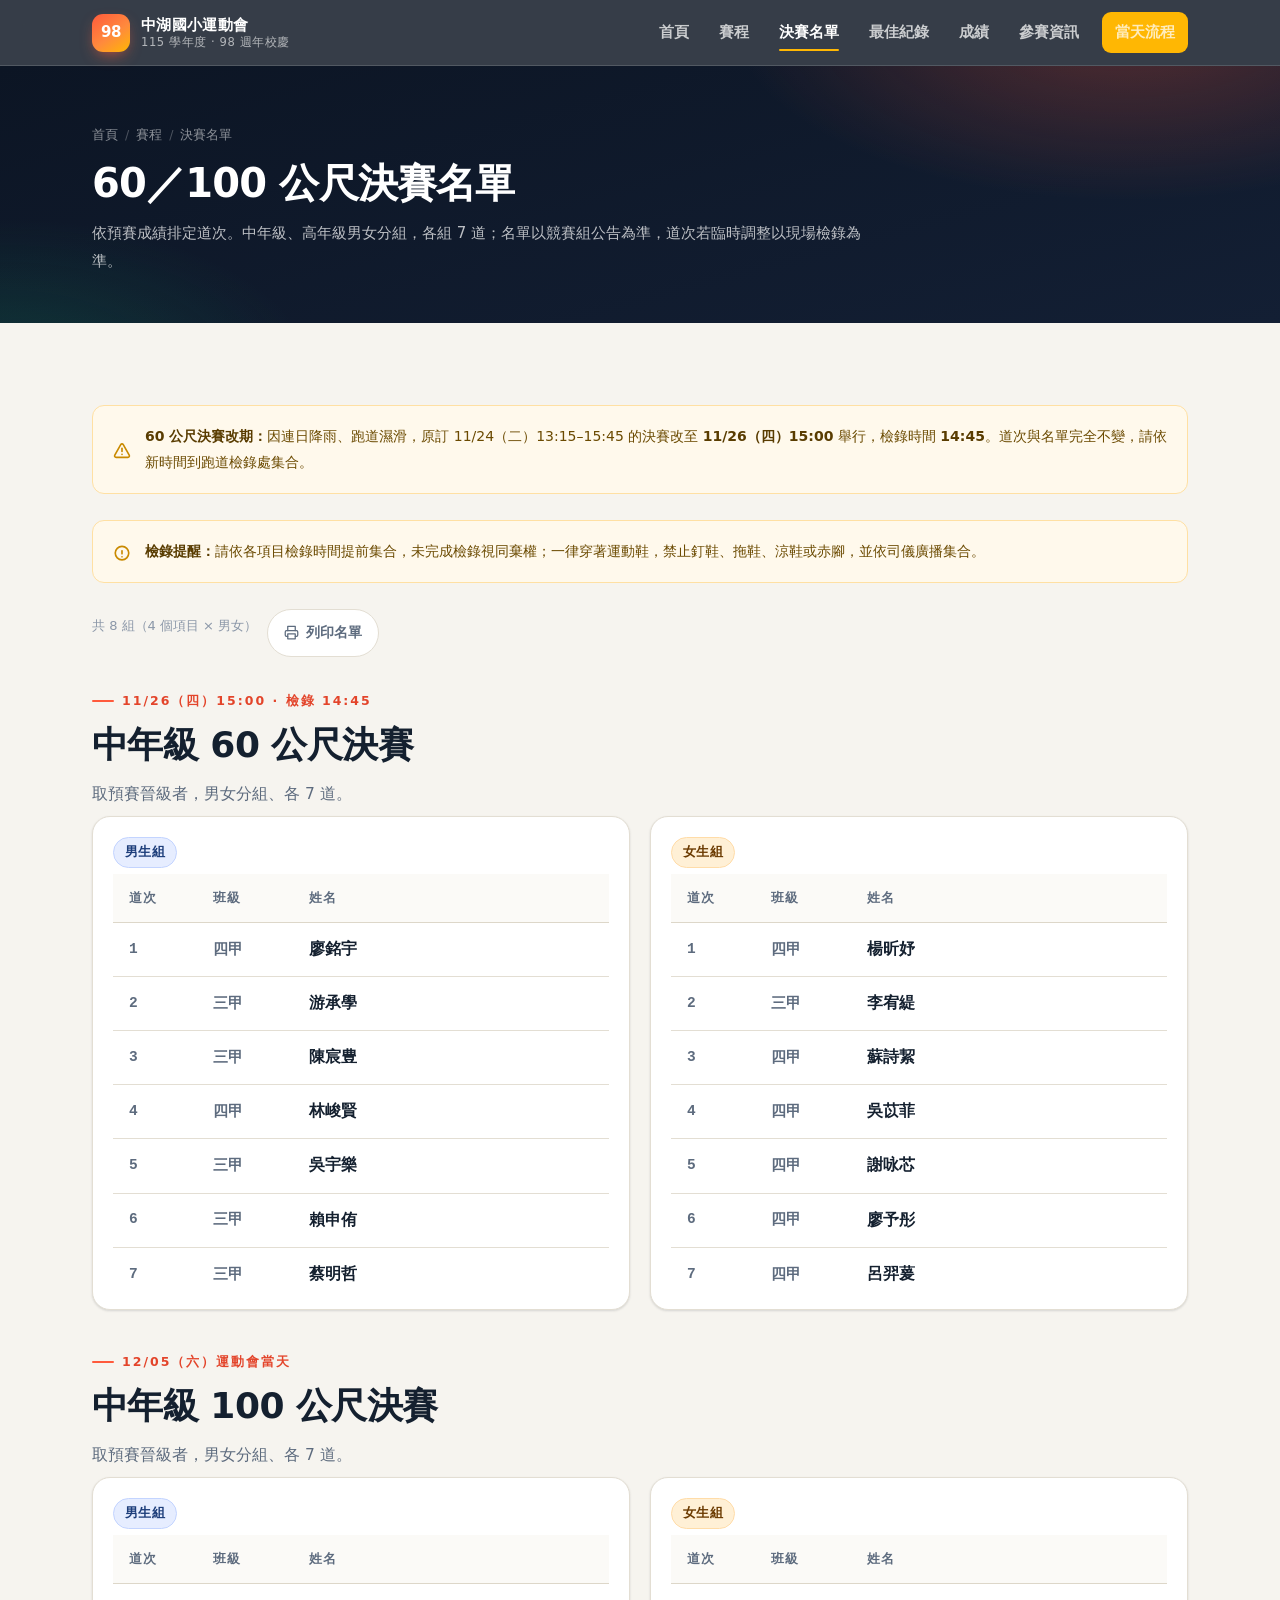
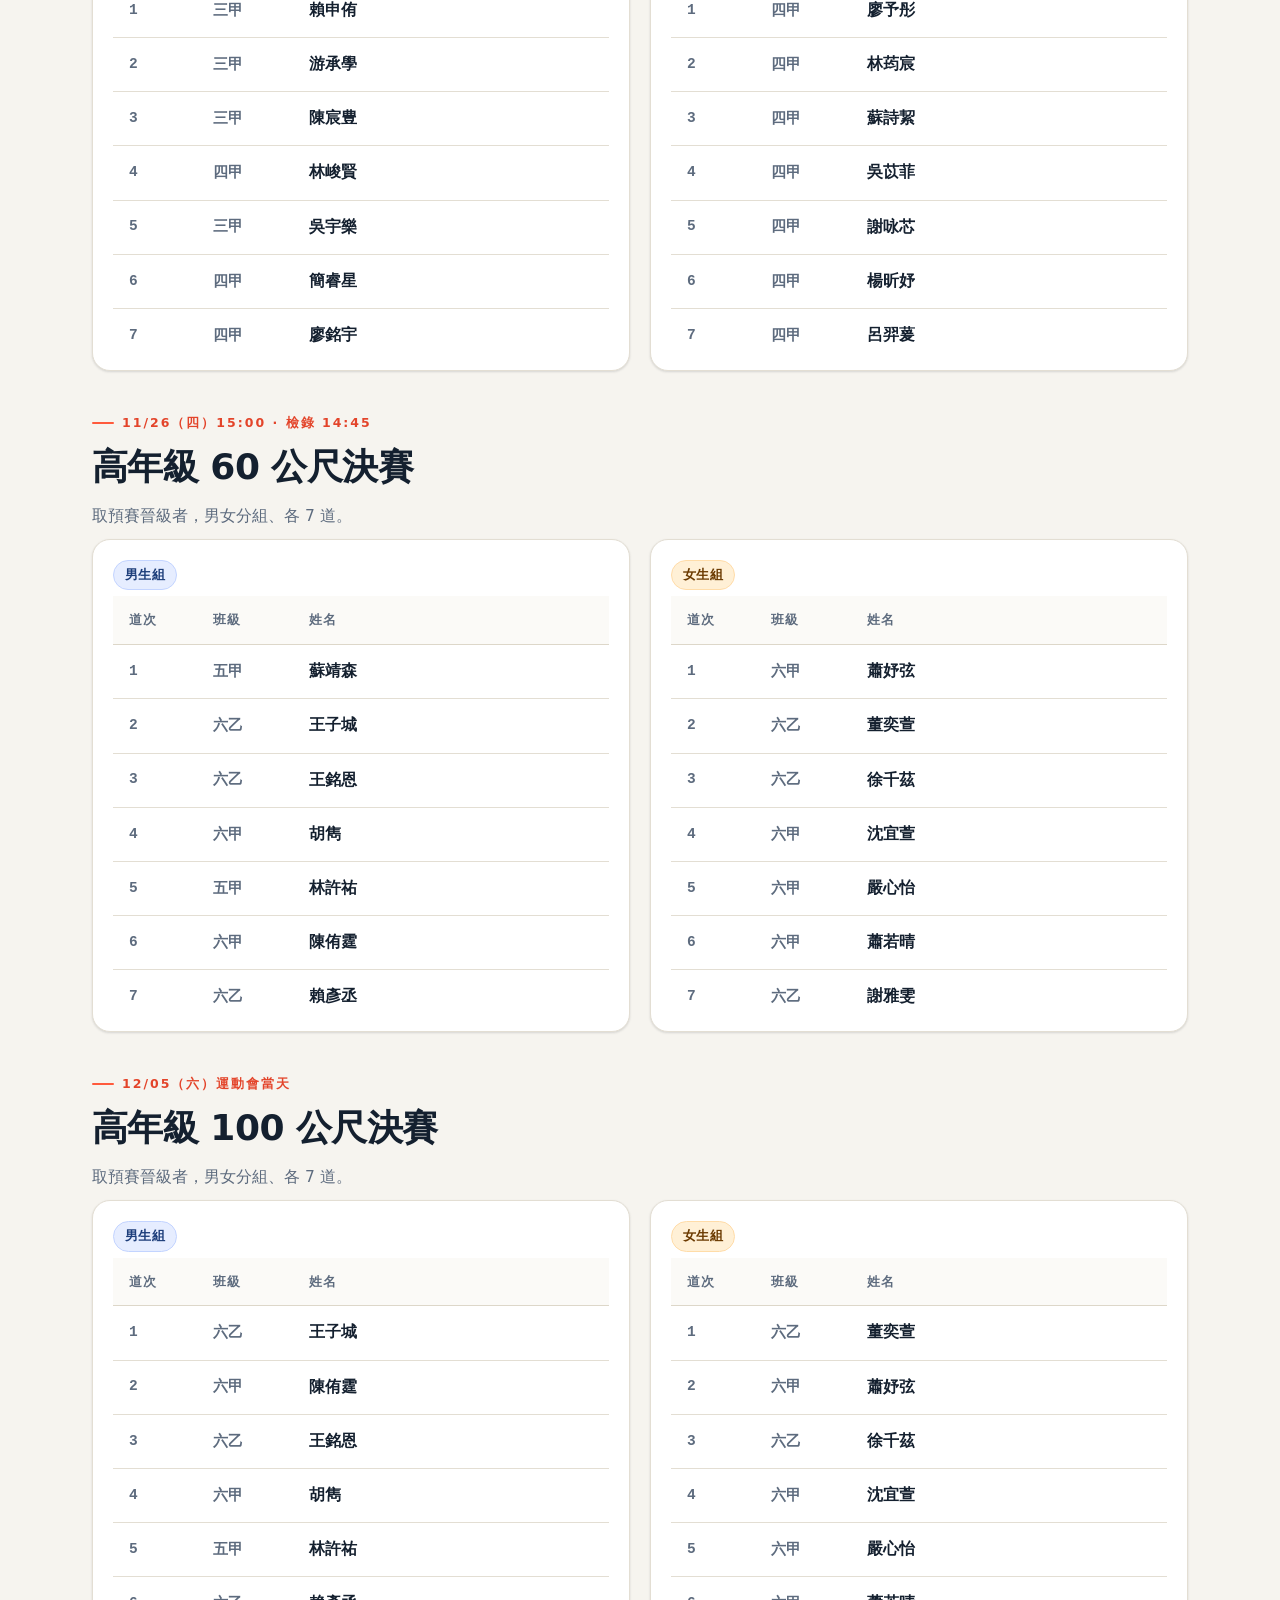
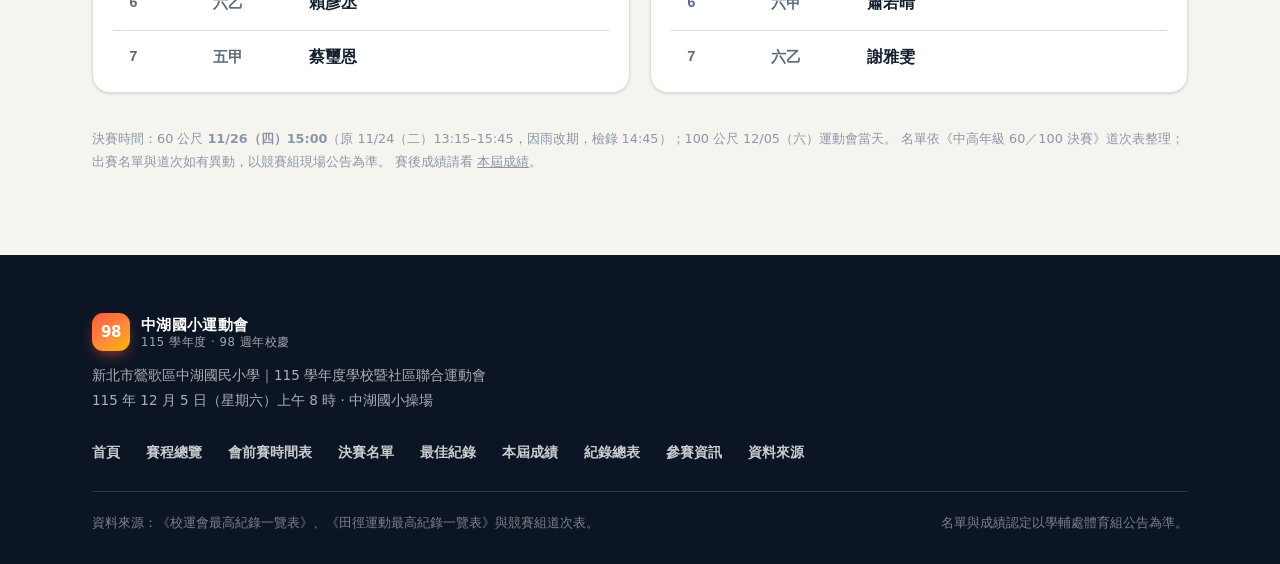
==== commit d7f9fa19: "11 月 24 日決賽的賽程，因雨延期" ====
--- a/finalists.html
+++ b/finalists.html
@@ -52,6 +52,11 @@
     <div class="wrap">
 
       <div class="notice" style="margin-bottom:26px">
+        <svg width="18" height="18" viewBox="0 0 24 24" fill="none" stroke="currentColor" stroke-width="2.2" stroke-linecap="round" stroke-linejoin="round" aria-hidden="true"><path d="M12 9v4"/><path d="M12 17h.01"/><path d="M10.3 3.9 2.4 18a2 2 0 0 0 1.7 3h15.8a2 2 0 0 0 1.7-3L13.7 3.9a2 2 0 0 0-3.4 0Z"/></svg>
+        <div><strong>60 公尺決賽改期：</strong>因連日降雨、跑道濕滑，原訂 11/24（二）13:15–15:45 的決賽改至 <strong>11/26（四）15:00</strong> 舉行，檢錄時間 <strong>14:45</strong>。道次與名單完全不變，請依新時間到跑道檢錄處集合。</div>
+      </div>
+
+      <div class="notice" style="margin-bottom:26px">
         <svg width="18" height="18" viewBox="0 0 24 24" fill="none" stroke="currentColor" stroke-width="2.2" stroke-linecap="round" stroke-linejoin="round" aria-hidden="true"><circle cx="12" cy="12" r="9"/><path d="M12 9v4"/><path d="M12 17h.01"/></svg>
         <div><strong>檢錄提醒：</strong>請依各項目檢錄時間提前集合，未完成檢錄視同棄權；一律穿著運動鞋，禁止釘鞋、拖鞋、涼鞋或赤腳，並依司儀廣播集合。</div>
       </div>
@@ -65,7 +70,7 @@
       </div>
 
       <div class="section-head" style="margin-bottom:8px">
-        <span class="kicker">11/24（二）13:15–15:45</span>
+        <span class="kicker">11/26（四）15:00 · 檢錄 14:45</span>
         <h2>中年級 60 公尺決賽</h2>
         <p>取預賽晉級者，男女分組、各 7 道。</p>
       </div>
@@ -141,7 +146,7 @@
       </div>
 
       <div class="section-head" style="margin-bottom:8px">
-        <span class="kicker">11/24（二）13:15–15:45</span>
+        <span class="kicker">11/26（四）15:00 · 檢錄 14:45</span>
         <h2>高年級 60 公尺決賽</h2>
         <p>取預賽晉級者，男女分組、各 7 道。</p>
       </div>
@@ -217,7 +222,7 @@
       </div>
 
       <p class="footnote">
-        決賽時間：60 公尺 11/24（二）13:15–15:45；100 公尺 12/05（六）運動會當天。
+        決賽時間：60 公尺 <strong>11/26（四）15:00</strong>（原 11/24（二）13:15–15:45，因雨改期，檢錄 14:45）；100 公尺 12/05（六）運動會當天。
         名單依《中高年級 60／100 決賽》道次表整理；出賽名單與道次如有異動，以競賽組現場公告為準。
         賽後成績請看 <a href="results-115.html" style="text-decoration:underline">本屆成績</a>。
       </p>
--- a/assets/style.css
+++ b/assets/style.css
@@ -1,1428 +1,1692 @@
-@charset "UTF-8";
-/* =========================================================
-   中湖國小 115 學年度運動會 官方網站
-   style.css — 共用設計系統
-   ========================================================= */
-
-:root {
-  --ink: #0c1524;
-  --ink-2: #152238;
-  --ink-3: #223350;
-  --paper: #f6f4ef;
-  --paper-2: #ffffff;
-  --line: #e3ded3;
-  --line-dark: rgba(255, 255, 255, 0.14);
-
-  --coral: #ff5a3c;
-  --coral-dark: #e3442a;
-  --gold: #ffb703;
-  --green: #12a46b;
-  --blue: #2f6bff;
-  --violet: #7a5cff;
-
-  --text: #14202f;
-  --muted: #5d6b7e;
-  --muted-2: #8b97a8;
-
-  --radius: 18px;
-  --radius-sm: 12px;
-  --radius-lg: 28px;
-
-  --shadow-sm: 0 1px 2px rgba(16, 24, 40, .06), 0 1px 3px rgba(16, 24, 40, .08);
-  --shadow: 0 10px 30px -12px rgba(16, 24, 40, .22), 0 2px 8px rgba(16, 24, 40, .06);
-  --shadow-lg: 0 30px 60px -24px rgba(12, 21, 36, .45);
-
-  --font: "Noto Sans TC", "PingFang TC", "Microsoft JhengHei", "Hiragino Sans TC",
-    system-ui, -apple-system, "Segoe UI", Roboto, sans-serif;
-  --mono: "JetBrains Mono", "SFMono-Regular", Consolas, "Liberation Mono", monospace;
-
-  --wrap: 1160px;
-  --header-h: 66px;
-}
-
-*,
-*::before,
-*::after { box-sizing: border-box; }
-
-html {
-  -webkit-text-size-adjust: 100%;
-  scroll-behavior: smooth;
-  scroll-padding-top: calc(var(--header-h) + 16px);
-}
-
-body {
-  margin: 0;
-  font-family: var(--font);
-  font-size: 16px;
-  line-height: 1.75;
-  color: var(--text);
-  background: var(--paper);
-  -webkit-font-smoothing: antialiased;
-  text-rendering: optimizeLegibility;
-}
-
-img, svg { max-width: 100%; height: auto; display: block; }
-a { color: inherit; text-decoration: none; }
-ul, ol { margin: 0; padding: 0; list-style: none; }
-h1, h2, h3, h4, p, figure { margin: 0; }
-table { border-collapse: collapse; width: 100%; }
-button { font: inherit; color: inherit; }
-
-:focus-visible {
-  outline: 3px solid var(--blue);
-  outline-offset: 3px;
-  border-radius: 4px;
-}
-
-::selection { background: var(--gold); color: var(--ink); }
-
-.wrap {
-  width: 100%;
-  max-width: var(--wrap);
-  margin-inline: auto;
-  padding-inline: clamp(16px, 4vw, 32px);
-}
-
-.skip-link {
-  position: absolute;
-  left: 12px;
-  top: -60px;
-  z-index: 200;
-  background: var(--ink);
-  color: #fff;
-  padding: 10px 18px;
-  border-radius: 10px;
-  transition: top .18s ease;
-}
-.skip-link:focus { top: 12px; }
-
-/* ───────────────────────── Header ───────────────────────── */
-.site-header {
-  position: sticky;
-  top: 0;
-  z-index: 100;
-  height: var(--header-h);
-  display: flex;
-  align-items: center;
-  background: rgba(12, 21, 36, .82);
-  backdrop-filter: saturate(180%) blur(14px);
-  -webkit-backdrop-filter: saturate(180%) blur(14px);
-  border-bottom: 1px solid var(--line-dark);
-  color: #fff;
-}
-
-.header-inner {
-  display: flex;
-  align-items: center;
-  gap: 16px;
-  width: 100%;
-  max-width: var(--wrap);
-  margin-inline: auto;
-  padding-inline: clamp(16px, 4vw, 32px);
-}
-
-.brand {
-  display: flex;
-  align-items: center;
-  gap: 11px;
-  flex-shrink: 0;
-}
-.brand-mark {
-  width: 38px;
-  height: 38px;
-  flex: 0 0 38px;
-  border-radius: 11px;
-  display: grid;
-  place-items: center;
-  font-weight: 900;
-  font-size: 15px;
-  letter-spacing: -.5px;
-  color: #fff;
-  background: linear-gradient(145deg, var(--coral), #ff8a3d 55%, var(--gold));
-  box-shadow: 0 6px 16px -6px rgba(255, 90, 60, .85);
-}
-.brand-text { display: grid; line-height: 1.25; }
-.brand-text b {
-  font-size: 15px;
-  font-weight: 800;
-  letter-spacing: .3px;
-}
-.brand-text span {
-  font-size: 11.5px;
-  color: rgba(255, 255, 255, .62);
-  letter-spacing: .6px;
-}
-
-.nav {
-  margin-left: auto;
-  display: flex;
-  align-items: center;
-  gap: 4px;
-}
-.nav a {
-  position: relative;
-  padding: 8px 13px;
-  font-size: 14.5px;
-  font-weight: 600;
-  color: rgba(255, 255, 255, .74);
-  border-radius: 9px;
-  transition: color .16s ease, background .16s ease;
-  white-space: nowrap;
-}
-.nav a:hover { color: #fff; background: rgba(255, 255, 255, .09); }
-.nav a[aria-current="page"] { color: #fff; }
-.nav a[aria-current="page"]::after {
-  content: "";
-  position: absolute;
-  left: 13px;
-  right: 13px;
-  bottom: 2px;
-  height: 2px;
-  border-radius: 2px;
-  background: var(--gold);
-}
-
-.header-cta {
-  margin-left: 6px;
-  padding: 8px 16px;
-  border-radius: 999px;
-  font-size: 13.5px;
-  font-weight: 800;
-  color: var(--ink);
-  background: var(--gold);
-  white-space: nowrap;
-  transition: transform .16s ease, box-shadow .16s ease;
-}
-.header-cta:hover {
-  transform: translateY(-1px);
-  box-shadow: 0 8px 20px -8px rgba(255, 183, 3, .9);
-}
-
-.nav-toggle {
-  display: none;
-  margin-left: auto;
-  width: 42px;
-  height: 38px;
-  border: 1px solid var(--line-dark);
-  border-radius: 10px;
-  background: rgba(255, 255, 255, .06);
-  cursor: pointer;
-  padding: 0;
-  place-items: center;
-}
-.nav-toggle span {
-  display: block;
-  width: 18px;
-  height: 2px;
-  background: #fff;
-  box-shadow: 0 -6px 0 #fff, 0 6px 0 #fff;
-  border-radius: 2px;
-}
-
-@media (max-width: 860px) {
-  .nav-toggle { display: grid; }
-  .nav {
-    position: fixed;
-    inset: var(--header-h) 0 auto 0;
-    flex-direction: column;
-    align-items: stretch;
-    gap: 2px;
-    padding: 10px clamp(16px, 4vw, 32px) 18px;
-    background: rgba(12, 21, 36, .98);
-    border-bottom: 1px solid var(--line-dark);
-    transform: translateY(-8px);
-    opacity: 0;
-    pointer-events: none;
-    transition: opacity .18s ease, transform .18s ease;
-  }
-  .nav.is-open { opacity: 1; transform: none; pointer-events: auto; }
-  .nav a { padding: 13px 12px; font-size: 16px; border-radius: 10px; }
-  .nav a[aria-current="page"]::after { display: none; }
-  .nav a[aria-current="page"] { background: rgba(255, 183, 3, .16); color: var(--gold); }
-  .header-cta { margin: 8px 0 0; text-align: center; }
-}
-
-/* ───────────────────────── Hero ───────────────────────── */
-.hero {
-  position: relative;
-  overflow: hidden;
-  color: #fff;
-  background:
-    radial-gradient(900px 480px at 82% -8%, rgba(255, 90, 60, .34), transparent 62%),
-    radial-gradient(760px 420px at 6% 108%, rgba(18, 164, 107, .26), transparent 60%),
-    linear-gradient(168deg, #0c1524 0%, #101d32 48%, #0a1220 100%);
-  padding: clamp(44px, 7vw, 86px) 0 clamp(40px, 6vw, 74px);
-  isolation: isolate;
-}
-
-/* 跑道線條裝飾 */
-.hero::before {
-  content: "";
-  position: absolute;
-  z-index: -1;
-  right: -18%;
-  top: 8%;
-  width: min(760px, 78vw);
-  aspect-ratio: 1;
-  border-radius: 50%;
-  background:
-    repeating-radial-gradient(circle at 50% 50%,
-      transparent 0 26px,
-      rgba(255, 255, 255, .055) 26px 27px);
-  -webkit-mask-image: radial-gradient(circle, #000 40%, transparent 72%);
-  mask-image: radial-gradient(circle, #000 40%, transparent 72%);
-  pointer-events: none;
-}
-.hero::after {
-  content: "";
-  position: absolute;
-  z-index: -1;
-  inset: auto 0 0 0;
-  height: 1px;
-  background: linear-gradient(90deg, transparent, rgba(255, 183, 3, .5), transparent);
-}
-
-.hero-grid {
-  display: grid;
-  grid-template-columns: minmax(0, 1.35fr) minmax(0, .85fr);
-  gap: clamp(28px, 5vw, 64px);
-  align-items: center;
-}
-@media (max-width: 900px) {
-  .hero-grid { grid-template-columns: 1fr; }
-}
-
-.eyebrow {
-  display: inline-flex;
-  align-items: center;
-  gap: 9px;
-  padding: 6px 14px 6px 10px;
-  border-radius: 999px;
-  font-size: 12.5px;
-  font-weight: 700;
-  letter-spacing: .12em;
-  color: var(--gold);
-  background: rgba(255, 183, 3, .1);
-  border: 1px solid rgba(255, 183, 3, .3);
-}
-.eyebrow .dot {
-  width: 7px;
-  height: 7px;
-  border-radius: 50%;
-  background: var(--gold);
-  box-shadow: 0 0 0 4px rgba(255, 183, 3, .18);
-}
-
-.hero h1 {
-  margin-top: 20px;
-  font-size: clamp(30px, 5.1vw, 54px);
-  line-height: 1.16;
-  font-weight: 900;
-  letter-spacing: -.02em;
-}
-.hero h1 .accent {
-  background: linear-gradient(100deg, var(--gold), #ffe08a 40%, var(--coral));
-  -webkit-background-clip: text;
-  background-clip: text;
-  color: transparent;
-}
-.hero .lede {
-  margin-top: 18px;
-  max-width: 40em;
-  font-size: clamp(15px, 1.6vw, 17px);
-  line-height: 1.9;
-  color: rgba(255, 255, 255, .76);
-}
-
-.hero-meta {
-  margin-top: 26px;
-  display: flex;
-  flex-wrap: wrap;
-  gap: 10px;
-}
-.chip-meta {
-  display: inline-flex;
-  align-items: center;
-  gap: 8px;
-  padding: 9px 15px;
-  border-radius: 999px;
-  font-size: 13.5px;
-  font-weight: 600;
-  color: #fff;
-  background: rgba(255, 255, 255, .07);
-  border: 1px solid var(--line-dark);
-}
-.chip-meta b { font-weight: 800; color: var(--gold); }
-.chip-meta svg { flex: 0 0 auto; opacity: .8; }
-
-.hero-actions {
-  margin-top: 28px;
-  display: flex;
-  flex-wrap: wrap;
-  gap: 12px;
-}
-.btn {
-  display: inline-flex;
-  align-items: center;
-  justify-content: center;
-  gap: 9px;
-  padding: 13px 24px;
-  border-radius: 12px;
-  font-size: 15px;
-  font-weight: 800;
-  border: 1px solid transparent;
-  cursor: pointer;
-  transition: transform .16s ease, box-shadow .16s ease, background .16s ease;
-}
-.btn-primary {
-  color: #fff;
-  background: linear-gradient(135deg, var(--coral), #ff7a45);
-  box-shadow: 0 14px 28px -14px rgba(255, 90, 60, .95);
-}
-.btn-primary:hover { transform: translateY(-2px); box-shadow: 0 18px 34px -14px rgba(255, 90, 60, 1); }
-.btn-ghost {
-  color: #fff;
-  background: rgba(255, 255, 255, .06);
-  border-color: rgba(255, 255, 255, .22);
-}
-.btn-ghost:hover { background: rgba(255, 255, 255, .13); transform: translateY(-2px); }
-
-/* 倒數 */
-.countdown-card {
-  position: relative;
-  padding: clamp(22px, 3vw, 30px);
-  border-radius: var(--radius-lg);
-  background: linear-gradient(160deg, rgba(255, 255, 255, .11), rgba(255, 255, 255, .035));
-  border: 1px solid rgba(255, 255, 255, .16);
-  box-shadow: var(--shadow-lg);
-  backdrop-filter: blur(6px);
-}
-.countdown-card .cc-label {
-  display: flex;
-  align-items: center;
-  justify-content: space-between;
-  gap: 10px;
-  font-size: 12.5px;
-  font-weight: 700;
-  letter-spacing: .1em;
-  color: rgba(255, 255, 255, .6);
-  text-transform: uppercase;
-}
-.cc-badge {
-  font-size: 11.5px;
-  font-weight: 800;
-  letter-spacing: .04em;
-  padding: 3px 10px;
-  border-radius: 999px;
-  color: #06231a;
-  background: var(--green);
-  text-transform: none;
-}
-.cc-badge.is-live { background: var(--gold); color: #2a1c00; }
-.cc-badge.is-done { background: rgba(255, 255, 255, .2); color: #fff; }
-
-.cc-digits {
-  margin-top: 18px;
-  display: grid;
-  grid-template-columns: repeat(4, 1fr);
-  gap: 8px;
-}
-.cc-unit {
-  text-align: center;
-  padding: 12px 4px 10px;
-  border-radius: 14px;
-  background: rgba(8, 14, 24, .45);
-  border: 1px solid rgba(255, 255, 255, .09);
-}
-.cc-unit b {
-  display: block;
-  font-family: var(--mono);
-  font-variant-numeric: tabular-nums;
-  font-size: clamp(24px, 4.2vw, 34px);
-  font-weight: 800;
-  line-height: 1.15;
-  color: #fff;
-  letter-spacing: -.02em;
-}
-.cc-unit span {
-  display: block;
-  margin-top: 2px;
-  font-size: 11px;
-  letter-spacing: .14em;
-  color: rgba(255, 255, 255, .5);
-}
-.cc-date {
-  margin-top: 16px;
-  padding-top: 15px;
-  border-top: 1px dashed rgba(255, 255, 255, .16);
-  display: flex;
-  align-items: baseline;
-  justify-content: space-between;
-  gap: 10px;
-  font-size: 13px;
-  color: rgba(255, 255, 255, .62);
-}
-.cc-date b {
-  font-family: var(--mono);
-  font-size: 16px;
-  font-weight: 700;
-  color: var(--gold);
-  letter-spacing: .02em;
-}
-
-/* ───────────────────────── Sections ───────────────────────── */
-.section { padding: clamp(46px, 7vw, 82px) 0; }
-.section.tight { padding-top: 0; }
-.section--paper { background: var(--paper); }
-.section--white { background: var(--paper-2); }
-.section--ink {
-  color: #fff;
-  background:
-    radial-gradient(700px 340px at 90% 0%, rgba(47, 107, 255, .22), transparent 60%),
-    linear-gradient(180deg, #0c1524, #101b2e);
-}
-
-.section-head {
-  max-width: 46em;
-  margin-bottom: clamp(26px, 3.4vw, 40px);
-}
-.section-head.center { margin-inline: auto; text-align: center; }
-.kicker {
-  display: inline-flex;
-  align-items: center;
-  gap: 8px;
-  font-size: 12.5px;
-  font-weight: 800;
-  letter-spacing: .16em;
-  color: var(--coral-dark);
-}
-.kicker::before {
-  content: "";
-  width: 22px;
-  height: 2px;
-  border-radius: 2px;
-  background: var(--coral);
-}
-.section--ink .kicker { color: var(--gold); }
-.section--ink .kicker::before { background: var(--gold); }
-
-.section-head h2 {
-  margin-top: 10px;
-  font-size: clamp(24px, 3.4vw, 36px);
-  line-height: 1.28;
-  font-weight: 900;
-  letter-spacing: -.015em;
-}
-.section-head p {
-  margin-top: 12px;
-  font-size: 15.5px;
-  line-height: 1.85;
-  color: var(--muted);
-}
-.section--ink .section-head p { color: rgba(255, 255, 255, .68); }
-
-/* 卡片網格 */
-.grid {
-  display: grid;
-  gap: clamp(14px, 2vw, 20px);
-}
-.grid-2 { grid-template-columns: repeat(2, minmax(0, 1fr)); }
-.grid-3 { grid-template-columns: repeat(3, minmax(0, 1fr)); }
-.grid-4 { grid-template-columns: repeat(4, minmax(0, 1fr)); }
-@media (max-width: 980px) {
-  .grid-4 { grid-template-columns: repeat(2, minmax(0, 1fr)); }
-  .grid-3 { grid-template-columns: repeat(2, minmax(0, 1fr)); }
-}
-@media (max-width: 640px) {
-  .grid-2, .grid-3, .grid-4 { grid-template-columns: 1fr; }
-}
-
-.card {
-  position: relative;
-  padding: clamp(20px, 2.4vw, 26px);
-  border-radius: var(--radius);
-  background: var(--paper-2);
-  border: 1px solid var(--line);
-  box-shadow: var(--shadow-sm);
-  transition: transform .2s ease, box-shadow .2s ease, border-color .2s ease;
-}
-a.card:hover, .card.is-hover:hover {
-  transform: translateY(-3px);
-  border-color: #d3cbba;
-  box-shadow: var(--shadow);
-}
-.card h3 {
-  font-size: 17.5px;
-  font-weight: 800;
-  letter-spacing: -.01em;
-}
-.card p {
-  margin-top: 8px;
-  font-size: 14.5px;
-  line-height: 1.8;
-  color: var(--muted);
-}
-
-/* 入口卡 */
-.entry {
-  display: flex;
-  flex-direction: column;
-  gap: 14px;
-  overflow: hidden;
-}
-.entry .icon {
-  width: 46px;
-  height: 46px;
-  border-radius: 13px;
-  display: grid;
-  place-items: center;
-  color: #fff;
-  background: linear-gradient(140deg, var(--ink-3), var(--ink));
-  box-shadow: inset 0 1px 0 rgba(255, 255, 255, .14);
-}
-.entry[data-tone="coral"] .icon { background: linear-gradient(140deg, var(--coral), #ff8a3d); }
-.entry[data-tone="green"] .icon { background: linear-gradient(140deg, var(--green), #35d39a); }
-.entry[data-tone="blue"] .icon { background: linear-gradient(140deg, var(--blue), #6d9bff); }
-.entry[data-tone="violet"] .icon { background: linear-gradient(140deg, var(--violet), #a48bff); }
-.entry h3 { margin-top: 2px; }
-.entry .go {
-  margin-top: auto;
-  display: inline-flex;
-  align-items: center;
-  gap: 7px;
-  font-size: 13.5px;
-  font-weight: 800;
-  color: var(--coral-dark);
-}
-.entry .go svg { transition: transform .18s ease; }
-a.entry:hover .go svg { transform: translateX(4px); }
-
-/* 統計 */
-.stat {
-  padding: clamp(18px, 2.2vw, 24px);
-  border-radius: var(--radius);
-  border: 1px solid var(--line-dark);
-  background: rgba(255, 255, 255, .045);
-  text-align: center;
-}
-.stat b {
-  display: block;
-  font-family: var(--mono);
-  font-size: clamp(28px, 4vw, 40px);
-  font-weight: 800;
-  line-height: 1.1;
-  color: var(--gold);
-  letter-spacing: -.02em;
-}
-.stat span {
-  display: block;
-  margin-top: 6px;
-  font-size: 13px;
-  color: rgba(255, 255, 255, .66);
-}
-.stat .unit {
-  font-family: var(--font);
-  font-size: 14px;
-  font-weight: 600;
-  color: rgba(255, 255, 255, .55);
-  margin-left: 3px;
-  letter-spacing: 0;
-}
-.stat .stat-meta {
-  margin-top: 12px;
-  padding-top: 10px;
-  border-top: 1px dashed rgba(255, 255, 255, .16);
-  font-size: 12.5px;
-  line-height: 1.7;
-  color: rgba(255, 255, 255, .55);
-  font-variant-numeric: tabular-nums;
-}
-
-/* 紀錄之最：速度／耐力分組標籤 */
-.stat-divider {
-  display: flex;
-  align-items: center;
-  justify-content: center;
-  gap: 14px;
-  margin: 0 0 16px;
-  font-size: 12.5px;
-  font-weight: 800;
-  letter-spacing: .18em;
-  color: var(--gold);
-}
-.stat-divider::before,
-.stat-divider::after {
-  content: "";
-  height: 1px;
-  width: 46px;
-  background: rgba(255, 255, 255, .18);
-}
-.stat-divider--gap { margin-top: 32px; }
-
-/* ───────────────────────── 時間軸（當天流程） ───────────────────────── */
-.timeline {
-  position: relative;
-  display: grid;
-  gap: 2px;
-}
-.tl-row {
-  position: relative;
-  display: grid;
-  grid-template-columns: 128px minmax(0, 1fr);
-  gap: clamp(14px, 2.4vw, 26px);
-  padding: 18px 0;
-  border-bottom: 1px solid var(--line);
-}
-.tl-row:last-child { border-bottom: 0; }
-.tl-time {
-  font-family: var(--mono);
-  font-variant-numeric: tabular-nums;
-  font-size: 15px;
-  font-weight: 700;
-  color: var(--ink);
-  letter-spacing: -.01em;
-  padding-top: 1px;
-}
-.tl-time small {
-  display: block;
-  font-family: var(--font);
-  font-size: 12px;
-  font-weight: 600;
-  color: var(--muted-2);
-  letter-spacing: .04em;
-}
-.tl-body { position: relative; padding-left: 22px; }
-.tl-body::before {
-  content: "";
-  position: absolute;
-  left: 0;
-  top: 9px;
-  width: 9px;
-  height: 9px;
-  border-radius: 50%;
-  background: var(--coral);
-  box-shadow: 0 0 0 4px rgba(255, 90, 60, .14);
-}
-.tl-body::after {
-  content: "";
-  position: absolute;
-  left: 4px;
-  top: 22px;
-  bottom: -20px;
-  width: 1px;
-  background: linear-gradient(var(--line), var(--line));
-}
-.tl-row:last-child .tl-body::after { display: none; }
-.tl-body h3 {
-  font-size: 16.5px;
-  font-weight: 800;
-  display: flex;
-  flex-wrap: wrap;
-  align-items: center;
-  gap: 8px;
-}
-.tl-body p {
-  margin-top: 6px;
-  font-size: 14.5px;
-  line-height: 1.8;
-  color: var(--muted);
-}
-.tl-body p .sep { color: var(--muted-2); padding-inline: 6px; }
-
-/* 狀態標籤 */
-.tag {
-  display: inline-flex;
-  align-items: center;
-  gap: 5px;
-  padding: 2px 9px;
-  border-radius: 999px;
-  font-size: 11.5px;
-  font-weight: 800;
-  letter-spacing: .02em;
-  white-space: nowrap;
-  border: 1px solid transparent;
-}
-.tag-live { color: #7a2b00; background: #ffe8a3; border-color: #ffd166; }
-.tag-soon { color: #0b4f8a; background: #e2f0ff; border-color: #b9dcff; }
-.tag-past { color: #5d6b7e; background: #eef1f5; border-color: #dfe5ec; }
-.tag-key { color: #7a1f0d; background: #ffe4dc; border-color: #ffc3b3; }
-.tag-senior { color: #1c3d7a; background: #e6edff; border-color: #c3d4ff; }
-.tag-junior { color: #0f5d40; background: #e2f6ec; border-color: #b6e6cf; }
-.tag-lower { color: #6b3a00; background: #fff0d6; border-color: #ffdca8; }
-.tag-all { color: #3d2a6b; background: #efe9ff; border-color: #d9ccff; }
-.tag-kinder { color: #7a1f52; background: #ffe6f2; border-color: #ffc3dd; }
-
-/* ───────────────────────── 表格 ───────────────────────── */
-.table-wrap {
-  overflow-x: auto;
-  border-radius: var(--radius);
-  border: 1px solid var(--line);
-  background: var(--paper-2);
-  box-shadow: var(--shadow-sm);
-  -webkit-overflow-scrolling: touch;
-}
-
-table.data {
-  min-width: 640px;
-  font-size: 14.5px;
-}
-table.data caption {
-  caption-side: top;
-  text-align: left;
-  padding: 16px 20px 4px;
-  font-size: 13px;
-  font-weight: 700;
-  color: var(--muted);
-  letter-spacing: .02em;
-}
-table.data th,
-table.data td {
-  padding: 13px 16px;
-  text-align: left;
-  vertical-align: middle;
-  border-bottom: 1px solid var(--line);
-}
-table.data thead th {
-  position: sticky;
-  top: 0;
-  z-index: 1;
-  font-size: 12.5px;
-  font-weight: 800;
-  letter-spacing: .06em;
-  color: var(--muted);
-  background: #fbfaf7;
-  border-bottom: 1px solid #ddd7c9;
-  white-space: nowrap;
-}
-table.data tbody tr:last-child td { border-bottom: 0; }
-table.data tbody tr:hover { background: #fcfbf8; }
-table.data td.num {
-  font-family: var(--mono);
-  font-variant-numeric: tabular-nums;
-  font-weight: 700;
-  white-space: nowrap;
-}
-table.data td.time {
-  font-family: var(--mono);
-  font-variant-numeric: tabular-nums;
-  font-weight: 700;
-  color: var(--ink);
-  white-space: nowrap;
-}
-table.data .sub {
-  display: block;
-  font-size: 12.5px;
-  font-weight: 500;
-  color: var(--muted-2);
-  line-height: 1.5;
-  margin-top: 3px;
-}
-table.data tr.is-past td { color: var(--muted-2); }
-table.data tr.is-highlight { background: #fff9ec; }
-table.data tr.is-highlight:hover { background: #fff5df; }
-table.data td:first-child,
-table.data th:first-child {
-  position: sticky;
-  left: 0;
-  background: inherit;
-  z-index: 1;
-}
-table.data thead th:first-child { z-index: 3; background: #fbfaf7; }
-table.data tbody tr td:first-child { background: var(--paper-2); }
-table.data tbody tr:hover td:first-child { background: #fcfbf8; }
-table.data tbody tr.is-past td:first-child { background: var(--paper-2); }
-
-/* 競賽流程表：時間／檢錄／場地不換行 */
-table.data.tracksched { min-width: 1040px; }
-table.data.tracksched td:nth-child(3),
-table.data.tracksched td:nth-child(4) { white-space: nowrap; }
-table.data.tracksched td:nth-child(2) { min-width: 220px; }
-
-.medal {
-  display: inline-grid;  place-items: center;
-  width: 24px;
-  height: 24px;
-  border-radius: 50%;
-  font-size: 11.5px;
-  font-weight: 900;
-  color: #4a3300;
-  background: linear-gradient(145deg, #ffe08a, #f0b429);
-  box-shadow: 0 1px 2px rgba(0, 0, 0, .18);
-}
-.medal.silver { background: linear-gradient(145deg, #eef2f7, #c3ccd8); color: #2f3b4b; }
-.medal.bronze { background: linear-gradient(145deg, #f2cfae, #c98d5a); color: #47280e; }
-
-/* ───────────────────────── 篩選列 ───────────────────────── */
-.toolbar {
-  display: flex;
-  flex-wrap: wrap;
-  align-items: center;
-  gap: 10px;
-  margin-bottom: 18px;
-}
-.chips {
-  display: flex;
-  flex-wrap: wrap;
-  gap: 7px;
-}
-.chip {
-  padding: 8px 15px;
-  border-radius: 999px;
-  font-size: 13.5px;
-  font-weight: 700;
-  color: var(--muted);
-  background: var(--paper-2);
-  border: 1px solid var(--line);
-  cursor: pointer;
-  transition: all .16s ease;
-  white-space: nowrap;
-}
-.chip:hover { border-color: #c9c0ac; color: var(--text); }
-.chip[aria-pressed="true"] {
-  color: #fff;
-  background: var(--ink);
-  border-color: var(--ink);
-}
-
-/* 行內動作按鈕（例如列印賽程） */
-.btn-inline {
-  display: inline-flex;
-  align-items: center;
-  gap: 7px;
-  padding: 11px 16px;
-  border-radius: 999px;
-  font-size: 13.5px;
-  font-weight: 700;
-  color: var(--muted);
-  background: var(--paper-2);
-  border: 1px solid var(--line);
-  cursor: pointer;
-  white-space: nowrap;
-  transition: color .16s ease, border-color .16s ease, background .16s ease;
-}
-.btn-inline:hover { color: var(--text); border-color: #c9c0ac; background: #fff; }
-.btn-inline svg { flex: 0 0 auto; }
-.search {
-  position: relative;
-  margin-left: auto;
-  min-width: min(260px, 100%);
-}.search svg {
-  position: absolute;
-  left: 13px;
-  top: 50%;
-  transform: translateY(-50%);
-  color: var(--muted-2);
-  pointer-events: none;
-}
-.search input {
-  width: 100%;
-  padding: 11px 14px 11px 40px;
-  font-size: 14px;
-  font-family: inherit;
-  color: var(--text);
-  background: var(--paper-2);
-  border: 1px solid var(--line);
-  border-radius: 999px;
-  transition: border-color .16s ease, box-shadow .16s ease;
-}
-.search input::placeholder { color: var(--muted-2); }
-.search input:focus {
-  outline: none;
-  border-color: var(--blue);
-  box-shadow: 0 0 0 3px rgba(47, 107, 255, .16);
-}
-@media (max-width: 640px) {
-  .search { margin-left: 0; width: 100%; }
-}
-
-.result-note {
-  font-size: 13px;
-  color: var(--muted-2);
-  margin-bottom: 12px;
-}
-.empty {
-  padding: 44px 20px;
-  text-align: center;
-  font-size: 14.5px;
-  color: var(--muted-2);
-  background: var(--paper-2);
-  border: 1px dashed var(--line);
-  border-radius: var(--radius);
-}
-
-/* ───────────────────────── 分頁 ───────────────────────── */
-.tabs {
-  display: flex;
-  gap: 4px;
-  padding: 5px;
-  border-radius: 14px;
-  background: #ece9e1;
-  border: 1px solid #e0dacd;
-  overflow-x: auto;
-  scrollbar-width: none;
-}
-.tabs::-webkit-scrollbar { display: none; }
-.tab {
-  flex: 1 0 auto;
-  padding: 11px 18px;
-  border: 0;
-  border-radius: 10px;
-  font-size: 14px;
-  font-weight: 800;
-  color: var(--muted);
-  background: transparent;
-  cursor: pointer;
-  white-space: nowrap;
-  transition: background .16s ease, color .16s ease, box-shadow .16s ease;
-}
-.tab:hover { color: var(--text); }
-.tab[aria-selected="true"] {
-  color: var(--ink);
-  background: var(--paper-2);
-  box-shadow: var(--shadow-sm);
-}
-.tabpanel[hidden] { display: none; }
-
-@media (max-width: 620px) {
-  /* 手機版：分頁改為直向堆疊，避免標籤被裁切 */
-  .tabs { flex-direction: column; }
-  .tab { width: 100%; text-align: left; }
-  .toolbar { flex-direction: column; align-items: stretch; }
-  .toolbar .search { margin-left: 0; width: 100%; }
-  .toolbar .btn-inline { align-self: flex-start; }
-}
-
-/* ───────────────────────── 會前賽時間表 ───────────────────────── */
-.daylist { display: grid; gap: 12px; }
-.day {
-  border: 1px solid var(--line);
-  border-radius: var(--radius);
-  background: var(--paper-2);
-  box-shadow: var(--shadow-sm);
-  overflow: hidden;
-}
-.day.is-past { opacity: .62; }
-.day.is-today { border-color: #ffd166; box-shadow: 0 0 0 3px rgba(255, 183, 3, .16), var(--shadow-sm); }
-.day-head {
-  display: flex;
-  align-items: center;
-  gap: 14px;
-  padding: 14px 18px;
-  background: linear-gradient(180deg, #fdfcf9, #f8f6f1);
-  border-bottom: 1px solid var(--line);
-}
-.day-date {
-  display: grid;
-  place-items: center;
-  min-width: 62px;
-  padding: 5px 8px;
-  border-radius: 10px;
-  background: var(--ink);
-  color: #fff;
-  line-height: 1.15;
-}
-.day-date b { font-family: var(--mono); font-size: 16px; font-weight: 800; }
-.day-date span { font-size: 10.5px; letter-spacing: .1em; opacity: .72; }
-.day.is-today .day-date { background: linear-gradient(140deg, var(--coral), #ff8a3d); }
-.day-title { display: flex; flex-wrap: wrap; align-items: center; gap: 8px; }
-.day-title strong { font-size: 15.5px; font-weight: 800; }
-.day-items { padding: 4px 0; }
-.day-item {
-  display: grid;
-  grid-template-columns: 122px minmax(0, 1fr);
-  gap: 14px;
-  padding: 12px 18px;
-  border-bottom: 1px solid #f1eee7;
-  align-items: start;
-}
-.day-item:last-child { border-bottom: 0; }
-.day-item .t {
-  font-family: var(--mono);
-  font-variant-numeric: tabular-nums;
-  font-size: 13.5px;
-  font-weight: 700;
-  color: var(--ink);
-  white-space: nowrap;
-  padding-top: 2px;
-}
-.day-item .t.none { color: var(--muted-2); font-family: var(--font); font-weight: 600; }
-.day-item .n {
-  font-size: 14.5px;
-  font-weight: 700;
-  line-height: 1.6;
-  display: flex;
-  flex-wrap: wrap;
-  align-items: center;
-  gap: 8px;
-}
-.day-item .note {
-  display: block;
-  margin-top: 4px;
-  font-size: 13px;
-  font-weight: 400;
-  color: var(--muted);
-  line-height: 1.7;
-}
-@media (max-width: 560px) {
-  .day-item { grid-template-columns: 1fr; gap: 4px; }
-  .day-item .t { color: var(--coral-dark); }
-}
-
-/* ───────────────────────── 紀錄頁 ───────────────────────── */
-.record-grid {
-  display: grid;
-  grid-template-columns: repeat(2, minmax(0, 1fr));
-  gap: clamp(14px, 2vw, 20px);
-}
-@media (max-width: 900px) { .record-grid { grid-template-columns: 1fr; } }
-
-/* 分組標題（田徑賽分頁：男生組／女生組） */
-.record-group {
-  display: flex;
-  flex-wrap: wrap;
-  align-items: baseline;
-  gap: 6px 12px;
-  margin: 0 0 14px;
-  font-size: 16.5px;
-  font-weight: 800;
-  letter-spacing: -.01em;
-  color: var(--ink);
-  padding-left: 12px;
-  border-left: 3px solid var(--coral);
-}
-.record-group span {
-  font-size: 12.5px;
-  font-weight: 500;
-  letter-spacing: 0;
-  color: var(--muted-2);
-}
-.record-grid + .record-group { margin-top: 32px; }
-
-.record-card {
-  position: relative;
-  padding: 22px 24px;
-  border-radius: var(--radius);
-  background: var(--paper-2);
-  border: 1px solid var(--line);
-  box-shadow: var(--shadow-sm);
-  overflow: hidden;
-}
-.record-card::before {
-  content: "";
-  position: absolute;
-  inset: 0 auto 0 0;
-  width: 4px;
-  background: linear-gradient(180deg, var(--coral), var(--gold));
-}
-.record-card .rc-top {
-  display: flex;
-  align-items: center;
-  justify-content: space-between;
-  gap: 10px;
-}
-.record-card .rc-event {
-  font-size: 13px;
-  font-weight: 800;
-  letter-spacing: .08em;
-  color: var(--muted-2);
-}
-.record-card .rc-time {
-  font-family: var(--mono);
-  font-variant-numeric: tabular-nums;
-  font-size: clamp(24px, 3vw, 30px);
-  font-weight: 800;
-  line-height: 1.2;
-  letter-spacing: -.02em;
-  color: var(--ink);
-  margin-top: 6px;
-}
-.record-card .rc-time small {
-  font-family: var(--font);
-  font-size: 13px;
-  font-weight: 700;
-  color: var(--muted-2);
-  margin-left: 4px;
-}
-.record-card .rc-holder {
-  margin-top: 8px;
-  font-size: 15px;
-  font-weight: 700;
-}
-.record-card .rc-meta {
-  margin-top: 10px;
-  padding-top: 10px;
-  border-top: 1px dashed var(--line);
-  font-size: 12.5px;
-  color: var(--muted-2);
-  display: flex;
-  flex-wrap: wrap;
-  gap: 6px 12px;
-}
-
-/* ───────────────────────── 資訊頁 ───────────────────────── */
-.prose h3 {
-  font-size: 17px;
-  font-weight: 800;
-  margin-top: 26px;
-}
-.prose h3:first-child { margin-top: 0; }
-.prose p, .prose li {
-  font-size: 14.8px;
-  line-height: 1.9;
-  color: #2b3a4d;
-}
-.prose p { margin-top: 10px; }
-.prose ul, .prose ol { margin-top: 8px; display: grid; gap: 6px; }
-.prose ul { list-style: none; }
-.prose ul li { position: relative; padding-left: 18px; }
-.prose ul li::before {
-  content: "";
-  position: absolute;
-  left: 2px;
-  top: .72em;
-  width: 6px;
-  height: 6px;
-  border-radius: 50%;
-  background: var(--coral);
-}
-.prose ol { list-style: none; counter-reset: n; }
-.prose ol li { position: relative; padding-left: 30px; counter-increment: n; }
-.prose ol li::before {
-  content: counter(n);
-  position: absolute;
-  left: 0;
-  top: .28em;
-  width: 21px;
-  height: 21px;
-  display: grid;
-  place-items: center;
-  border-radius: 50%;
-  font-size: 11.5px;
-  font-weight: 800;
-  color: #fff;
-  background: var(--ink-3);
-}
-
-.notice {
-  display: flex;
-  gap: 14px;
-  padding: 18px 20px;
-  border-radius: var(--radius-sm);
-  background: #fff9ec;
-  border: 1px solid #ffe0a3;
-  font-size: 14px;
-  line-height: 1.8;
-  color: #6b4a00;
-}
-.notice svg { flex: 0 0 auto; margin-top: 3px; color: #c98a00; }
-.notice strong { color: #593c00; }
-
-.kv {
-  display: grid;
-  grid-template-columns: repeat(auto-fit, minmax(200px, 1fr));
-  gap: 12px;
-}
-.kv div {
-  padding: 14px 16px;
-  border-radius: var(--radius-sm);
-  background: var(--paper);
-  border: 1px solid var(--line);
-}
-.kv dt {
-  font-size: 12px;
-  font-weight: 800;
-  letter-spacing: .08em;
-  color: var(--muted-2);
-}
-.kv dd {
-  margin: 4px 0 0;
-  font-size: 15px;
-  font-weight: 700;
-  line-height: 1.6;
-}
-
-/* ───────────────────────── Footer ───────────────────────── */
-.site-footer {
-  padding: clamp(36px, 5vw, 58px) 0 30px;
-  color: rgba(255, 255, 255, .66);
-  background: var(--ink);
-  font-size: 13.5px;
-}
-.footer-top {
-  display: flex;
-  flex-wrap: wrap;
-  gap: 28px;
-  justify-content: space-between;
-  padding-bottom: 26px;
-  border-bottom: 1px solid var(--line-dark);
-}
-.footer-brand { max-width: 30em; }
-.footer-brand .brand { color: #fff; margin-bottom: 12px; }
-.footer-brand p { line-height: 1.85; font-size: 13.5px; }
-.footer-links {
-  display: flex;
-  flex-wrap: wrap;
-  gap: 8px 26px;
-  align-content: flex-start;
-}
-.footer-links a {
-  color: rgba(255, 255, 255, .78);
-  font-weight: 600;
-  transition: color .16s ease;
-}
-.footer-links a:hover { color: var(--gold); }
-.footer-bottom {
-  margin-top: 20px;
-  display: flex;
-  flex-wrap: wrap;
-  gap: 8px 20px;
-  justify-content: space-between;
-  font-size: 12.5px;
-  color: rgba(255, 255, 255, .46);
-}
-
-/* 頁首小橫幅（內頁） */
-.page-hero {
-  position: relative;
-  overflow: hidden;
-  color: #fff;
-  padding: clamp(34px, 5vw, 58px) 0 clamp(30px, 4vw, 48px);
-  background:
-    radial-gradient(640px 300px at 88% -20%, rgba(255, 90, 60, .3), transparent 62%),
-    radial-gradient(520px 260px at 0% 120%, rgba(18, 164, 107, .22), transparent 60%),
-    linear-gradient(165deg, #0c1524, #131f34);
-}
-.page-hero h1 {
-  margin-top: 12px;
-  font-size: clamp(26px, 4vw, 40px);
-  font-weight: 900;
-  line-height: 1.25;
-  letter-spacing: -.02em;
-}
-.page-hero p {
-  margin-top: 12px;
-  max-width: 52em;
-  font-size: 15px;
-  line-height: 1.85;
-  color: rgba(255, 255, 255, .72);
-}
-.breadcrumb {
-  display: flex;
-  flex-wrap: wrap;
-  align-items: center;
-  gap: 7px;
-  font-size: 12.5px;
-  color: rgba(255, 255, 255, .52);
-}
-.breadcrumb a:hover { color: var(--gold); }
-.breadcrumb .sep { opacity: .5; }
-
-.anchor-nav {
-  display: flex;
-  flex-wrap: wrap;
-  gap: 8px;
-  margin-top: 20px;
-}
-.anchor-nav a {
-  padding: 7px 14px;
-  border-radius: 999px;
-  font-size: 13px;
-  font-weight: 700;
-  color: rgba(255, 255, 255, .82);
-  background: rgba(255, 255, 255, .08);
-  border: 1px solid var(--line-dark);
-  transition: background .16s ease, color .16s ease;
-}
-.anchor-nav a:hover { background: var(--gold); color: var(--ink); border-color: var(--gold); }
-
-/* 註腳 / 小字 */
-.footnote {
-  margin-top: 16px;
-  font-size: 12.8px;
-  line-height: 1.8;
-  color: var(--muted-2);
-}
-.footnote b { color: var(--muted); }
-.hr {
-  height: 1px;
-  background: var(--line);
-  border: 0;
-  margin: clamp(28px, 4vw, 44px) 0;
-}
-
-/* 回到頂端 */
-.to-top {
-  position: fixed;
-  right: clamp(14px, 2vw, 26px);
-  bottom: clamp(14px, 2vw, 26px);
-  z-index: 90;
-  width: 46px;
-  height: 46px;
-  display: grid;
-  place-items: center;
-  border: 0;
-  border-radius: 50%;
-  color: #fff;
-  background: var(--ink);
-  box-shadow: var(--shadow);
-  cursor: pointer;
-  opacity: 0;
-  transform: translateY(10px);
-  pointer-events: none;
-  transition: opacity .2s ease, transform .2s ease, background .16s ease;
-}
-.to-top.is-visible { opacity: 1; transform: none; pointer-events: auto; }
-.to-top:hover { background: var(--coral); }
-
-/* 動畫：只做進場時的淡入，內容區塊一律保持可見（不依賴 JS） */
-@media (prefers-reduced-motion: no-preference) {
-  @keyframes rise {
-    from { opacity: 0; transform: translateY(12px); }
-    to { opacity: 1; transform: none; }
-  }
-  .hero-grid > * { animation: rise .62s cubic-bezier(.2, .7, .3, 1) both; }
-  .hero-grid > *:nth-child(2) { animation-delay: .1s; }
-  .page-hero .wrap > * { animation: rise .5s cubic-bezier(.2, .7, .3, 1) both; }
-  .page-hero .wrap > *:nth-child(2) { animation-delay: .06s; }
-  .page-hero .wrap > *:nth-child(3) { animation-delay: .12s; }
-}
-
-/* 列印 */
-@media print {
-  :root { --paper: #fff; }
-  .site-header, .to-top, .hero-actions, .tabs, .toolbar, .site-footer, .anchor-nav { display: none !important; }
-  body { background: #fff; font-size: 11pt; }
-  .hero, .page-hero {
-    color: #000;
-    background: #fff !important;
-    border-bottom: 2px solid #000;
-    padding: 0 0 12pt;
-  }
-  .hero h1, .page-hero h1 { color: #000; }
-  .hero .lede, .hero-meta, .page-hero p { color: #333; }
-  .section, .section--ink { background: #fff !important; color: #000; padding: 14pt 0; }
-  .section-head p { color: #333; }
-  .countdown-card { border: 1px solid #999; color: #000; background: #fff !important; box-shadow: none; }
-  .cc-unit { background: #f4f4f4 !important; border-color: #ccc; }
-  .cc-unit b, .cc-date b { color: #000; }
-  .card, .day, .record-card, .table-wrap { box-shadow: none; border-color: #bbb; break-inside: avoid; }
-  .tabpanel[hidden] { display: block !important; }
-  table.data { font-size: 9.5pt; }
-  table.data thead th { position: static; }
-  .tag { border-color: #999; }
-  a[href]::after { content: ""; }
-  .reveal { opacity: 1 !important; transform: none !important; }
-  .print-only { display: block !important; }
-}
-.print-only { display: none; }
-
-/* 手機版表格滑動提示 */
-.scroll-hint {
-  display: none;
-  margin: -6px 0 10px;
-  font-size: 12.5px;
-  color: var(--muted-2);
-}
-@media (max-width: 640px) {
-  .scroll-hint { display: block; }
-}
+@charset "UTF-8";
+/* =========================================================
+   中湖國小 115 學年度運動會 官方網站
+   style.css — 共用設計系統
+   ========================================================= */
+
+:root {
+  --ink: #0c1524;
+  --ink-2: #152238;
+  --ink-3: #223350;
+  --paper: #f6f4ef;
+  --paper-2: #ffffff;
+  --line: #e3ded3;
+  --line-dark: rgba(255, 255, 255, 0.14);
+
+  --coral: #ff5a3c;
+  --coral-dark: #e3442a;
+  --gold: #ffb703;
+  --green: #12a46b;
+  --blue: #2f6bff;
+  --violet: #7a5cff;
+
+  --text: #14202f;
+  --muted: #5d6b7e;
+  --muted-2: #8b97a8;
+
+  --radius: 18px;
+  --radius-sm: 12px;
+  --radius-lg: 28px;
+
+  --shadow-sm: 0 1px 2px rgba(16, 24, 40, .06), 0 1px 3px rgba(16, 24, 40, .08);
+  --shadow: 0 10px 30px -12px rgba(16, 24, 40, .22), 0 2px 8px rgba(16, 24, 40, .06);
+  --shadow-lg: 0 30px 60px -24px rgba(12, 21, 36, .45);
+
+  --font: "Noto Sans TC", "PingFang TC", "Microsoft JhengHei", "Hiragino Sans TC",
+    system-ui, -apple-system, "Segoe UI", Roboto, sans-serif;
+  --mono: "JetBrains Mono", "SFMono-Regular", Consolas, "Liberation Mono", monospace;
+
+  --wrap: 1160px;
+  --header-h: 66px;
+}
+
+*,
+*::before,
+*::after { box-sizing: border-box; }
+
+html {
+  -webkit-text-size-adjust: 100%;
+  scroll-behavior: smooth;
+  scroll-padding-top: calc(var(--header-h) + 16px);
+}
+
+body {
+  margin: 0;
+  font-family: var(--font);
+  font-size: 16px;
+  line-height: 1.75;
+  color: var(--text);
+  background: var(--paper);
+  -webkit-font-smoothing: antialiased;
+  text-rendering: optimizeLegibility;
+}
+
+img, svg { max-width: 100%; height: auto; display: block; }
+a { color: inherit; text-decoration: none; }
+ul, ol { margin: 0; padding: 0; list-style: none; }
+h1, h2, h3, h4, p, figure { margin: 0; }
+table { border-collapse: collapse; width: 100%; }
+button { font: inherit; color: inherit; }
+
+:focus-visible {
+  outline: 3px solid var(--blue);
+  outline-offset: 3px;
+  border-radius: 4px;
+}
+
+::selection { background: var(--gold); color: var(--ink); }
+
+.wrap {
+  width: 100%;
+  max-width: var(--wrap);
+  margin-inline: auto;
+  padding-inline: clamp(16px, 4vw, 32px);
+}
+
+.skip-link {
+  position: absolute;
+  left: 12px;
+  top: -60px;
+  z-index: 200;
+  background: var(--ink);
+  color: #fff;
+  padding: 10px 18px;
+  border-radius: 10px;
+  transition: top .18s ease;
+}
+.skip-link:focus { top: 12px; }
+
+/* ───────────────────────── Header ───────────────────────── */
+.site-header {
+  position: sticky;
+  top: 0;
+  z-index: 100;
+  height: var(--header-h);
+  display: flex;
+  align-items: center;
+  background: rgba(12, 21, 36, .82);
+  backdrop-filter: saturate(180%) blur(14px);
+  -webkit-backdrop-filter: saturate(180%) blur(14px);
+  border-bottom: 1px solid var(--line-dark);
+  color: #fff;
+}
+
+.header-inner {
+  display: flex;
+  align-items: center;
+  gap: 16px;
+  width: 100%;
+  max-width: var(--wrap);
+  margin-inline: auto;
+  padding-inline: clamp(16px, 4vw, 32px);
+}
+
+.brand {
+  display: flex;
+  align-items: center;
+  gap: 11px;
+  flex-shrink: 0;
+}
+.brand-mark {
+  width: 38px;
+  height: 38px;
+  flex: 0 0 38px;
+  border-radius: 11px;
+  display: grid;
+  place-items: center;
+  font-weight: 900;
+  font-size: 15px;
+  letter-spacing: -.5px;
+  color: #fff;
+  background: linear-gradient(145deg, var(--coral), #ff8a3d 55%, var(--gold));
+  box-shadow: 0 6px 16px -6px rgba(255, 90, 60, .85);
+}
+.brand-text { display: grid; line-height: 1.25; }
+.brand-text b {
+  font-size: 15px;
+  font-weight: 800;
+  letter-spacing: .3px;
+}
+.brand-text span {
+  font-size: 11.5px;
+  color: rgba(255, 255, 255, .62);
+  letter-spacing: .6px;
+}
+
+.nav {
+  margin-left: auto;
+  display: flex;
+  align-items: center;
+  gap: 4px;
+}
+.nav a {
+  position: relative;
+  padding: 8px 13px;
+  font-size: 14.5px;
+  font-weight: 600;
+  color: rgba(255, 255, 255, .74);
+  border-radius: 9px;
+  transition: color .16s ease, background .16s ease;
+  white-space: nowrap;
+}
+.nav a:hover { color: #fff; background: rgba(255, 255, 255, .09); }
+.nav a[aria-current="page"] { color: #fff; }
+.nav a[aria-current="page"]::after {
+  content: "";
+  position: absolute;
+  left: 13px;
+  right: 13px;
+  bottom: 2px;
+  height: 2px;
+  border-radius: 2px;
+  background: var(--gold);
+}
+
+.header-cta {
+  margin-left: 6px;
+  padding: 8px 16px;
+  border-radius: 999px;
+  font-size: 13.5px;
+  font-weight: 800;
+  color: var(--ink);
+  background: var(--gold);
+  white-space: nowrap;
+  transition: transform .16s ease, box-shadow .16s ease;
+}
+.header-cta:hover {
+  transform: translateY(-1px);
+  box-shadow: 0 8px 20px -8px rgba(255, 183, 3, .9);
+}
+
+.nav-toggle {
+  display: none;
+  margin-left: auto;
+  width: 42px;
+  height: 38px;
+  border: 1px solid var(--line-dark);
+  border-radius: 10px;
+  background: rgba(255, 255, 255, .06);
+  cursor: pointer;
+  padding: 0;
+  place-items: center;
+}
+.nav-toggle span {
+  display: block;
+  width: 18px;
+  height: 2px;
+  background: #fff;
+  box-shadow: 0 -6px 0 #fff, 0 6px 0 #fff;
+  border-radius: 2px;
+}
+
+@media (max-width: 860px) {
+  .nav-toggle { display: grid; }
+  .nav {
+    position: fixed;
+    inset: var(--header-h) 0 auto 0;
+    flex-direction: column;
+    align-items: stretch;
+    gap: 2px;
+    padding: 10px clamp(16px, 4vw, 32px) 18px;
+    background: rgba(12, 21, 36, .98);
+    border-bottom: 1px solid var(--line-dark);
+    transform: translateY(-8px);
+    opacity: 0;
+    pointer-events: none;
+    transition: opacity .18s ease, transform .18s ease;
+  }
+  .nav.is-open { opacity: 1; transform: none; pointer-events: auto; }
+  .nav a { padding: 13px 12px; font-size: 16px; border-radius: 10px; }
+  .nav a[aria-current="page"]::after { display: none; }
+  .nav a[aria-current="page"] { background: rgba(255, 183, 3, .16); color: var(--gold); }
+  .header-cta { margin: 8px 0 0; text-align: center; }
+}
+
+/* ───────────────────────── Hero ───────────────────────── */
+.hero {
+  position: relative;
+  overflow: hidden;
+  color: #fff;
+  background:
+    radial-gradient(900px 480px at 82% -8%, rgba(255, 90, 60, .34), transparent 62%),
+    radial-gradient(760px 420px at 6% 108%, rgba(18, 164, 107, .26), transparent 60%),
+    linear-gradient(168deg, #0c1524 0%, #101d32 48%, #0a1220 100%);
+  padding: clamp(44px, 7vw, 86px) 0 clamp(40px, 6vw, 74px);
+  isolation: isolate;
+}
+
+/* 跑道線條裝飾 */
+.hero::before {
+  content: "";
+  position: absolute;
+  z-index: -1;
+  right: -18%;
+  top: 8%;
+  width: min(760px, 78vw);
+  aspect-ratio: 1;
+  border-radius: 50%;
+  background:
+    repeating-radial-gradient(circle at 50% 50%,
+      transparent 0 26px,
+      rgba(255, 255, 255, .055) 26px 27px);
+  -webkit-mask-image: radial-gradient(circle, #000 40%, transparent 72%);
+  mask-image: radial-gradient(circle, #000 40%, transparent 72%);
+  pointer-events: none;
+}
+.hero::after {
+  content: "";
+  position: absolute;
+  z-index: -1;
+  inset: auto 0 0 0;
+  height: 1px;
+  background: linear-gradient(90deg, transparent, rgba(255, 183, 3, .5), transparent);
+}
+
+.hero-grid {
+  display: grid;
+  grid-template-columns: minmax(0, 1.35fr) minmax(0, .85fr);
+  gap: clamp(28px, 5vw, 64px);
+  align-items: center;
+}
+@media (max-width: 900px) {
+  .hero-grid { grid-template-columns: 1fr; }
+}
+
+.eyebrow {
+  display: inline-flex;
+  align-items: center;
+  gap: 9px;
+  padding: 6px 14px 6px 10px;
+  border-radius: 999px;
+  font-size: 12.5px;
+  font-weight: 700;
+  letter-spacing: .12em;
+  color: var(--gold);
+  background: rgba(255, 183, 3, .1);
+  border: 1px solid rgba(255, 183, 3, .3);
+}
+.eyebrow .dot {
+  width: 7px;
+  height: 7px;
+  border-radius: 50%;
+  background: var(--gold);
+  box-shadow: 0 0 0 4px rgba(255, 183, 3, .18);
+}
+
+.hero h1 {
+  margin-top: 20px;
+  font-size: clamp(30px, 5.1vw, 54px);
+  line-height: 1.16;
+  font-weight: 900;
+  letter-spacing: -.02em;
+}
+.hero h1 .accent {
+  background: linear-gradient(100deg, var(--gold), #ffe08a 40%, var(--coral));
+  -webkit-background-clip: text;
+  background-clip: text;
+  color: transparent;
+}
+.hero .lede {
+  margin-top: 18px;
+  max-width: 40em;
+  font-size: clamp(15px, 1.6vw, 17px);
+  line-height: 1.9;
+  color: rgba(255, 255, 255, .76);
+}
+
+.hero-meta {
+  margin-top: 26px;
+  display: flex;
+  flex-wrap: wrap;
+  gap: 10px;
+}
+.chip-meta {
+  display: inline-flex;
+  align-items: center;
+  gap: 8px;
+  padding: 9px 15px;
+  border-radius: 999px;
+  font-size: 13.5px;
+  font-weight: 600;
+  color: #fff;
+  background: rgba(255, 255, 255, .07);
+  border: 1px solid var(--line-dark);
+}
+.chip-meta b { font-weight: 800; color: var(--gold); }
+.chip-meta svg { flex: 0 0 auto; opacity: .8; }
+
+.hero-actions {
+  margin-top: 28px;
+  display: flex;
+  flex-wrap: wrap;
+  gap: 12px;
+}
+.btn {
+  display: inline-flex;
+  align-items: center;
+  justify-content: center;
+  gap: 9px;
+  padding: 13px 24px;
+  border-radius: 12px;
+  font-size: 15px;
+  font-weight: 800;
+  border: 1px solid transparent;
+  cursor: pointer;
+  transition: transform .16s ease, box-shadow .16s ease, background .16s ease;
+}
+.btn-primary {
+  color: #fff;
+  background: linear-gradient(135deg, var(--coral), #ff7a45);
+  box-shadow: 0 14px 28px -14px rgba(255, 90, 60, .95);
+}
+.btn-primary:hover { transform: translateY(-2px); box-shadow: 0 18px 34px -14px rgba(255, 90, 60, 1); }
+.btn-ghost {
+  color: #fff;
+  background: rgba(255, 255, 255, .06);
+  border-color: rgba(255, 255, 255, .22);
+}
+.btn-ghost:hover { background: rgba(255, 255, 255, .13); transform: translateY(-2px); }
+
+/* 倒數 */
+.countdown-card {
+  position: relative;
+  padding: clamp(22px, 3vw, 30px);
+  border-radius: var(--radius-lg);
+  background: linear-gradient(160deg, rgba(255, 255, 255, .11), rgba(255, 255, 255, .035));
+  border: 1px solid rgba(255, 255, 255, .16);
+  box-shadow: var(--shadow-lg);
+  backdrop-filter: blur(6px);
+}
+.countdown-card .cc-label {
+  display: flex;
+  align-items: center;
+  justify-content: space-between;
+  gap: 10px;
+  font-size: 12.5px;
+  font-weight: 700;
+  letter-spacing: .1em;
+  color: rgba(255, 255, 255, .6);
+  text-transform: uppercase;
+}
+.cc-badge {
+  font-size: 11.5px;
+  font-weight: 800;
+  letter-spacing: .04em;
+  padding: 3px 10px;
+  border-radius: 999px;
+  color: #06231a;
+  background: var(--green);
+  text-transform: none;
+}
+.cc-badge.is-live { background: var(--gold); color: #2a1c00; }
+.cc-badge.is-done { background: rgba(255, 255, 255, .2); color: #fff; }
+
+.cc-digits {
+  margin-top: 18px;
+  display: grid;
+  grid-template-columns: repeat(4, 1fr);
+  gap: 8px;
+}
+.cc-unit {
+  text-align: center;
+  padding: 12px 4px 10px;
+  border-radius: 14px;
+  background: rgba(8, 14, 24, .45);
+  border: 1px solid rgba(255, 255, 255, .09);
+}
+.cc-unit b {
+  display: block;
+  font-family: var(--mono);
+  font-variant-numeric: tabular-nums;
+  font-size: clamp(24px, 4.2vw, 34px);
+  font-weight: 800;
+  line-height: 1.15;
+  color: #fff;
+  letter-spacing: -.02em;
+}
+.cc-unit span {
+  display: block;
+  margin-top: 2px;
+  font-size: 11px;
+  letter-spacing: .14em;
+  color: rgba(255, 255, 255, .5);
+}
+.cc-date {
+  margin-top: 16px;
+  padding-top: 15px;
+  border-top: 1px dashed rgba(255, 255, 255, .16);
+  display: flex;
+  align-items: baseline;
+  justify-content: space-between;
+  gap: 10px;
+  font-size: 13px;
+  color: rgba(255, 255, 255, .62);
+}
+.cc-date b {
+  font-family: var(--mono);
+  font-size: 16px;
+  font-weight: 700;
+  color: var(--gold);
+  letter-spacing: .02em;
+}
+
+/* ───────────────────────── Sections ───────────────────────── */
+.section { padding: clamp(46px, 7vw, 82px) 0; }
+.section.tight { padding-top: 0; }
+.section--paper { background: var(--paper); }
+.section--white { background: var(--paper-2); }
+.section--ink {
+  color: #fff;
+  background:
+    radial-gradient(700px 340px at 90% 0%, rgba(47, 107, 255, .22), transparent 60%),
+    linear-gradient(180deg, #0c1524, #101b2e);
+}
+
+.section-head {
+  max-width: 46em;
+  margin-bottom: clamp(26px, 3.4vw, 40px);
+}
+.section-head.center { margin-inline: auto; text-align: center; }
+.kicker {
+  display: inline-flex;
+  align-items: center;
+  gap: 8px;
+  font-size: 12.5px;
+  font-weight: 800;
+  letter-spacing: .16em;
+  color: var(--coral-dark);
+}
+.kicker::before {
+  content: "";
+  width: 22px;
+  height: 2px;
+  border-radius: 2px;
+  background: var(--coral);
+}
+.section--ink .kicker { color: var(--gold); }
+.section--ink .kicker::before { background: var(--gold); }
+
+.section-head h2 {
+  margin-top: 10px;
+  font-size: clamp(24px, 3.4vw, 36px);
+  line-height: 1.28;
+  font-weight: 900;
+  letter-spacing: -.015em;
+}
+.section-head p {
+  margin-top: 12px;
+  font-size: 15.5px;
+  line-height: 1.85;
+  color: var(--muted);
+}
+.section--ink .section-head p { color: rgba(255, 255, 255, .68); }
+
+/* 卡片網格 */
+.grid {
+  display: grid;
+  gap: clamp(14px, 2vw, 20px);
+}
+.grid-2 { grid-template-columns: repeat(2, minmax(0, 1fr)); }
+.grid-3 { grid-template-columns: repeat(3, minmax(0, 1fr)); }
+.grid-4 { grid-template-columns: repeat(4, minmax(0, 1fr)); }
+@media (max-width: 980px) {
+  .grid-4 { grid-template-columns: repeat(2, minmax(0, 1fr)); }
+  .grid-3 { grid-template-columns: repeat(2, minmax(0, 1fr)); }
+}
+@media (max-width: 640px) {
+  .grid-2, .grid-3, .grid-4 { grid-template-columns: 1fr; }
+}
+
+.card {
+  position: relative;
+  padding: clamp(20px, 2.4vw, 26px);
+  border-radius: var(--radius);
+  background: var(--paper-2);
+  border: 1px solid var(--line);
+  box-shadow: var(--shadow-sm);
+  transition: transform .2s ease, box-shadow .2s ease, border-color .2s ease;
+}
+a.card:hover, .card.is-hover:hover {
+  transform: translateY(-3px);
+  border-color: #d3cbba;
+  box-shadow: var(--shadow);
+}
+.card h3 {
+  font-size: 17.5px;
+  font-weight: 800;
+  letter-spacing: -.01em;
+}
+.card p {
+  margin-top: 8px;
+  font-size: 14.5px;
+  line-height: 1.8;
+  color: var(--muted);
+}
+
+/* 入口卡 */
+.entry {
+  display: flex;
+  flex-direction: column;
+  gap: 14px;
+  overflow: hidden;
+}
+.entry .icon {
+  width: 46px;
+  height: 46px;
+  border-radius: 13px;
+  display: grid;
+  place-items: center;
+  color: #fff;
+  background: linear-gradient(140deg, var(--ink-3), var(--ink));
+  box-shadow: inset 0 1px 0 rgba(255, 255, 255, .14);
+}
+.entry[data-tone="coral"] .icon { background: linear-gradient(140deg, var(--coral), #ff8a3d); }
+.entry[data-tone="green"] .icon { background: linear-gradient(140deg, var(--green), #35d39a); }
+.entry[data-tone="blue"] .icon { background: linear-gradient(140deg, var(--blue), #6d9bff); }
+.entry[data-tone="violet"] .icon { background: linear-gradient(140deg, var(--violet), #a48bff); }
+.entry h3 { margin-top: 2px; }
+.entry .go {
+  margin-top: auto;
+  display: inline-flex;
+  align-items: center;
+  gap: 7px;
+  font-size: 13.5px;
+  font-weight: 800;
+  color: var(--coral-dark);
+}
+.entry .go svg { transition: transform .18s ease; }
+a.entry:hover .go svg { transform: translateX(4px); }
+
+/* 統計 */
+.stat {
+  padding: clamp(18px, 2.2vw, 24px);
+  border-radius: var(--radius);
+  border: 1px solid var(--line-dark);
+  background: rgba(255, 255, 255, .045);
+  text-align: center;
+}
+.stat b {
+  display: block;
+  font-family: var(--mono);
+  font-size: clamp(28px, 4vw, 40px);
+  font-weight: 800;
+  line-height: 1.1;
+  color: var(--gold);
+  letter-spacing: -.02em;
+}
+.stat span {
+  display: block;
+  margin-top: 6px;
+  font-size: 13px;
+  color: rgba(255, 255, 255, .66);
+}
+.stat .unit {
+  font-family: var(--font);
+  font-size: 14px;
+  font-weight: 600;
+  color: rgba(255, 255, 255, .55);
+  margin-left: 3px;
+  letter-spacing: 0;
+}
+.stat .stat-meta {
+  margin-top: 12px;
+  padding-top: 10px;
+  border-top: 1px dashed rgba(255, 255, 255, .16);
+  font-size: 12.5px;
+  line-height: 1.7;
+  color: rgba(255, 255, 255, .55);
+  font-variant-numeric: tabular-nums;
+}
+
+/* 紀錄之最：速度／耐力分組標籤 */
+.stat-divider {
+  display: flex;
+  align-items: center;
+  justify-content: center;
+  gap: 14px;
+  margin: 0 0 16px;
+  font-size: 12.5px;
+  font-weight: 800;
+  letter-spacing: .18em;
+  color: var(--gold);
+}
+.stat-divider::before,
+.stat-divider::after {
+  content: "";
+  height: 1px;
+  width: 46px;
+  background: rgba(255, 255, 255, .18);
+}
+.stat-divider--gap { margin-top: 32px; }
+
+/* ───────────────────────── 時間軸（當天流程） ───────────────────────── */
+.timeline {
+  position: relative;
+  display: grid;
+  gap: 2px;
+}
+.tl-row {
+  position: relative;
+  display: grid;
+  grid-template-columns: 128px minmax(0, 1fr);
+  gap: clamp(14px, 2.4vw, 26px);
+  padding: 18px 0;
+  border-bottom: 1px solid var(--line);
+}
+.tl-row:last-child { border-bottom: 0; }
+.tl-time {
+  font-family: var(--mono);
+  font-variant-numeric: tabular-nums;
+  font-size: 15px;
+  font-weight: 700;
+  color: var(--ink);
+  letter-spacing: -.01em;
+  padding-top: 1px;
+}
+.tl-time small {
+  display: block;
+  font-family: var(--font);
+  font-size: 12px;
+  font-weight: 600;
+  color: var(--muted-2);
+  letter-spacing: .04em;
+}
+.tl-body { position: relative; padding-left: 22px; }
+.tl-body::before {
+  content: "";
+  position: absolute;
+  left: 0;
+  top: 9px;
+  width: 9px;
+  height: 9px;
+  border-radius: 50%;
+  background: var(--coral);
+  box-shadow: 0 0 0 4px rgba(255, 90, 60, .14);
+}
+.tl-body::after {
+  content: "";
+  position: absolute;
+  left: 4px;
+  top: 22px;
+  bottom: -20px;
+  width: 1px;
+  background: linear-gradient(var(--line), var(--line));
+}
+.tl-row:last-child .tl-body::after { display: none; }
+.tl-body h3 {
+  font-size: 16.5px;
+  font-weight: 800;
+  display: flex;
+  flex-wrap: wrap;
+  align-items: center;
+  gap: 8px;
+}
+.tl-body p {
+  margin-top: 6px;
+  font-size: 14.5px;
+  line-height: 1.8;
+  color: var(--muted);
+}
+.tl-body p .sep { color: var(--muted-2); padding-inline: 6px; }
+
+/* 狀態標籤 */
+.tag {
+  display: inline-flex;
+  align-items: center;
+  gap: 5px;
+  padding: 2px 9px;
+  border-radius: 999px;
+  font-size: 11.5px;
+  font-weight: 800;
+  letter-spacing: .02em;
+  white-space: nowrap;
+  border: 1px solid transparent;
+}
+.tag-live { color: #7a2b00; background: #ffe8a3; border-color: #ffd166; }
+.tag-soon { color: #0b4f8a; background: #e2f0ff; border-color: #b9dcff; }
+.tag-past { color: #5d6b7e; background: #eef1f5; border-color: #dfe5ec; }
+.tag-key { color: #7a1f0d; background: #ffe4dc; border-color: #ffc3b3; }
+.tag-senior { color: #1c3d7a; background: #e6edff; border-color: #c3d4ff; }
+.tag-junior { color: #0f5d40; background: #e2f6ec; border-color: #b6e6cf; }
+.tag-lower { color: #6b3a00; background: #fff0d6; border-color: #ffdca8; }
+.tag-all { color: #3d2a6b; background: #efe9ff; border-color: #d9ccff; }
+.tag-kinder { color: #7a1f52; background: #ffe6f2; border-color: #ffc3dd; }
+
+/* ───────────────────────── 表格 ───────────────────────── */
+.table-wrap {
+  overflow-x: auto;
+  border-radius: var(--radius);
+  border: 1px solid var(--line);
+  background: var(--paper-2);
+  box-shadow: var(--shadow-sm);
+  -webkit-overflow-scrolling: touch;
+}
+
+table.data {
+  min-width: 640px;
+  font-size: 14.5px;
+}
+table.data caption {
+  caption-side: top;
+  text-align: left;
+  padding: 16px 20px 4px;
+  font-size: 13px;
+  font-weight: 700;
+  color: var(--muted);
+  letter-spacing: .02em;
+}
+table.data th,
+table.data td {
+  padding: 13px 16px;
+  text-align: left;
+  vertical-align: middle;
+  border-bottom: 1px solid var(--line);
+}
+table.data thead th {
+  position: sticky;
+  top: 0;
+  z-index: 1;
+  font-size: 12.5px;
+  font-weight: 800;
+  letter-spacing: .06em;
+  color: var(--muted);
+  background: #fbfaf7;
+  border-bottom: 1px solid #ddd7c9;
+  white-space: nowrap;
+}
+table.data tbody tr:last-child td { border-bottom: 0; }
+table.data tbody tr:hover { background: #fcfbf8; }
+table.data td.num {
+  font-family: var(--mono);
+  font-variant-numeric: tabular-nums;
+  font-weight: 700;
+  white-space: nowrap;
+}
+table.data td.time {
+  font-family: var(--mono);
+  font-variant-numeric: tabular-nums;
+  font-weight: 700;
+  color: var(--ink);
+  white-space: nowrap;
+}
+table.data .sub {
+  display: block;
+  font-size: 12.5px;
+  font-weight: 500;
+  color: var(--muted-2);
+  line-height: 1.5;
+  margin-top: 3px;
+}
+
+/* 紀錄總表（results.html） */
+table.data.summary { table-layout: fixed; min-width: 720px; }
+table.data.summary th:nth-child(1) { width: 26%; }
+table.data.summary th:nth-child(2) { width: 12%; }
+table.data.summary th:nth-child(3) { width: 24%; }
+table.data.summary th:nth-child(4) { width: 12%; }
+table.data.summary th:nth-child(5) { width: 26%; }
+table.data.summary td.event { font-weight: 700; }
+table.data.summary td.name { font-weight: 600; }
+table.data.summary td.time { font-size: 15px; }
+table.data.summary .u { font-size: 12px; font-weight: 600; color: var(--muted-2); margin-left: 3px; }
+table.data.summary td.num { white-space: normal; }  /* 並列紀錄有兩個日期，允許換行 */
+table.data tr.is-past td { color: var(--muted-2); }
+table.data tr.is-highlight { background: #fff9ec; }
+table.data tr.is-highlight:hover { background: #fff5df; }
+table.data td:first-child,
+table.data th:first-child {
+  position: sticky;
+  left: 0;
+  background: inherit;
+  z-index: 1;
+}
+table.data thead th:first-child { z-index: 3; background: #fbfaf7; }
+table.data tbody tr td:first-child { background: var(--paper-2); }
+table.data tbody tr:hover td:first-child { background: #fcfbf8; }
+table.data tbody tr.is-past td:first-child { background: var(--paper-2); }
+
+/* 競賽流程表：時間／檢錄／場地不換行 */
+table.data.tracksched { min-width: 1040px; }
+table.data.tracksched td:nth-child(3),
+table.data.tracksched td:nth-child(4) { white-space: nowrap; }
+table.data.tracksched td:nth-child(2) { min-width: 220px; }
+
+.medal {
+  display: inline-grid;  place-items: center;
+  width: 24px;
+  height: 24px;
+  border-radius: 50%;
+  font-size: 11.5px;
+  font-weight: 900;
+  color: #4a3300;
+  background: linear-gradient(145deg, #ffe08a, #f0b429);
+  box-shadow: 0 1px 2px rgba(0, 0, 0, .18);
+}
+.medal.silver { background: linear-gradient(145deg, #eef2f7, #c3ccd8); color: #2f3b4b; }
+.medal.bronze { background: linear-gradient(145deg, #f2cfae, #c98d5a); color: #47280e; }
+
+/* ───────────────────────── 篩選列 ───────────────────────── */
+.toolbar {
+  display: flex;
+  flex-wrap: wrap;
+  align-items: center;
+  gap: 10px;
+  margin-bottom: 18px;
+}
+.chips {
+  display: flex;
+  flex-wrap: wrap;
+  gap: 7px;
+}
+.chip {
+  padding: 8px 15px;
+  border-radius: 999px;
+  font-size: 13.5px;
+  font-weight: 700;
+  color: var(--muted);
+  background: var(--paper-2);
+  border: 1px solid var(--line);
+  cursor: pointer;
+  transition: all .16s ease;
+  white-space: nowrap;
+}
+.chip:hover { border-color: #c9c0ac; color: var(--text); }
+.chip[aria-pressed="true"] {
+  color: #fff;
+  background: var(--ink);
+  border-color: var(--ink);
+}
+
+/* 行內動作按鈕（例如列印賽程） */
+.btn-inline {
+  display: inline-flex;
+  align-items: center;
+  gap: 7px;
+  padding: 11px 16px;
+  border-radius: 999px;
+  font-size: 13.5px;
+  font-weight: 700;
+  color: var(--muted);
+  background: var(--paper-2);
+  border: 1px solid var(--line);
+  cursor: pointer;
+  white-space: nowrap;
+  transition: color .16s ease, border-color .16s ease, background .16s ease;
+}
+.btn-inline:hover { color: var(--text); border-color: #c9c0ac; background: #fff; }
+.btn-inline svg { flex: 0 0 auto; }
+.search {
+  position: relative;
+  margin-left: auto;
+  min-width: min(260px, 100%);
+}.search svg {
+  position: absolute;
+  left: 13px;
+  top: 50%;
+  transform: translateY(-50%);
+  color: var(--muted-2);
+  pointer-events: none;
+}
+.search input {
+  width: 100%;
+  padding: 11px 14px 11px 40px;
+  font-size: 14px;
+  font-family: inherit;
+  color: var(--text);
+  background: var(--paper-2);
+  border: 1px solid var(--line);
+  border-radius: 999px;
+  transition: border-color .16s ease, box-shadow .16s ease;
+}
+.search input::placeholder { color: var(--muted-2); }
+.search input:focus {
+  outline: none;
+  border-color: var(--blue);
+  box-shadow: 0 0 0 3px rgba(47, 107, 255, .16);
+}
+@media (max-width: 640px) {
+  .search { margin-left: 0; width: 100%; }
+}
+
+.result-note {
+  font-size: 13px;
+  color: var(--muted-2);
+  margin-bottom: 12px;
+}
+.list-bar {
+  display: flex;
+  flex-wrap: wrap;
+  align-items: baseline;
+  justify-content: space-between;
+  gap: 4px 16px;
+  margin-bottom: 10px;
+}
+.list-bar .result-note { margin-bottom: 0; }
+.summary-links { display: inline-flex; flex-wrap: wrap; gap: 4px 18px; }
+.summary-link {
+  font-size: 13px;
+  font-weight: 800;
+  color: var(--coral-dark);
+  text-decoration: none;
+  white-space: nowrap;
+}
+.summary-link:hover { color: var(--coral); }
+.empty {
+  padding: 44px 20px;
+  text-align: center;
+  font-size: 14.5px;
+  color: var(--muted-2);
+  background: var(--paper-2);
+  border: 1px dashed var(--line);
+  border-radius: var(--radius);
+}
+
+/* ───────────────────────── 分頁 ───────────────────────── */
+.tabs {
+  display: flex;
+  gap: 4px;
+  padding: 5px;
+  border-radius: 14px;
+  background: #ece9e1;
+  border: 1px solid #e0dacd;
+  overflow-x: auto;
+  scrollbar-width: none;
+}
+.tabs::-webkit-scrollbar { display: none; }
+.tab {
+  flex: 1 0 auto;
+  padding: 11px 18px;
+  border: 0;
+  border-radius: 10px;
+  font-size: 14px;
+  font-weight: 800;
+  color: var(--muted);
+  background: transparent;
+  cursor: pointer;
+  white-space: nowrap;
+  transition: background .16s ease, color .16s ease, box-shadow .16s ease;
+}
+.tab:hover { color: var(--text); }
+.tab[aria-selected="true"] {
+  color: var(--ink);
+  background: var(--paper-2);
+  box-shadow: var(--shadow-sm);
+}
+.tabpanel[hidden] { display: none; }
+
+@media (max-width: 620px) {
+  /* 手機版：分頁改為直向堆疊，避免標籤被裁切 */
+  .tabs { flex-direction: column; }
+  .tab { width: 100%; text-align: left; }
+  .toolbar { flex-direction: column; align-items: stretch; }
+  .toolbar .search { margin-left: 0; width: 100%; }
+  .toolbar .btn-inline { align-self: flex-start; }
+}
+
+/* ───────────────────────── 會前賽時間表 ───────────────────────── */
+.daylist { display: grid; gap: 12px; }
+.day {
+  border: 1px solid var(--line);
+  border-radius: var(--radius);
+  background: var(--paper-2);
+  box-shadow: var(--shadow-sm);
+  overflow: hidden;
+}
+.day.is-past { opacity: .62; }
+.day.is-today { border-color: #ffd166; box-shadow: 0 0 0 3px rgba(255, 183, 3, .16), var(--shadow-sm); }
+.day-head {
+  display: flex;
+  align-items: center;
+  gap: 14px;
+  padding: 14px 18px;
+  background: linear-gradient(180deg, #fdfcf9, #f8f6f1);
+  border-bottom: 1px solid var(--line);
+}
+.day-date {
+  display: grid;
+  place-items: center;
+  min-width: 62px;
+  padding: 5px 8px;
+  border-radius: 10px;
+  background: var(--ink);
+  color: #fff;
+  line-height: 1.15;
+}
+.day-date b { font-family: var(--mono); font-size: 16px; font-weight: 800; }
+.day-date span { font-size: 10.5px; letter-spacing: .1em; opacity: .72; }
+.day.is-today .day-date { background: linear-gradient(140deg, var(--coral), #ff8a3d); }
+.day-title { display: flex; flex-wrap: wrap; align-items: center; gap: 8px; }
+.day-title strong { font-size: 15.5px; font-weight: 800; }
+.day-items { padding: 4px 0; }
+.day-item {
+  display: grid;
+  grid-template-columns: 122px minmax(0, 1fr);
+  gap: 14px;
+  padding: 12px 18px;
+  border-bottom: 1px solid #f1eee7;
+  align-items: start;
+}
+.day-item:last-child { border-bottom: 0; }
+.day-item .t {
+  font-family: var(--mono);
+  font-variant-numeric: tabular-nums;
+  font-size: 13.5px;
+  font-weight: 700;
+  color: var(--ink);
+  white-space: nowrap;
+  padding-top: 2px;
+}
+.day-item .t.none { color: var(--muted-2); font-family: var(--font); font-weight: 600; }
+.day-item .n {
+  font-size: 14.5px;
+  font-weight: 700;
+  line-height: 1.6;
+  display: flex;
+  flex-wrap: wrap;
+  align-items: center;
+  gap: 8px;
+}
+.day-item .note {
+  display: block;
+  margin-top: 4px;
+  font-size: 13px;
+  font-weight: 400;
+  color: var(--muted);
+  line-height: 1.7;
+}
+@media (max-width: 560px) {
+  .day-item { grid-template-columns: 1fr; gap: 4px; }
+  .day-item .t { color: var(--coral-dark); }
+}
+
+/* ───────────────────────── 紀錄頁 ───────────────────────── */
+.record-grid {
+  display: grid;
+  grid-template-columns: repeat(2, minmax(0, 1fr));
+  gap: clamp(14px, 2vw, 20px);
+}
+@media (max-width: 900px) { .record-grid { grid-template-columns: 1fr; } }
+
+/* 分組標題（田徑賽分頁：男生組／女生組） */
+.record-group {
+  display: flex;
+  flex-wrap: wrap;
+  align-items: baseline;
+  gap: 6px 12px;
+  margin: 0 0 14px;
+  font-size: 16.5px;
+  font-weight: 800;
+  letter-spacing: -.01em;
+  color: var(--ink);
+  padding-left: 12px;
+  border-left: 3px solid var(--coral);
+}
+.record-group span {
+  font-size: 12.5px;
+  font-weight: 500;
+  letter-spacing: 0;
+  color: var(--muted-2);
+}
+.record-grid + .record-group { margin-top: 32px; }
+
+.record-card {
+  position: relative;
+  padding: 22px 24px;
+  border-radius: var(--radius);
+  background: var(--paper-2);
+  border: 1px solid var(--line);
+  box-shadow: var(--shadow-sm);
+  overflow: hidden;
+}
+.record-card::before {
+  content: "";
+  position: absolute;
+  inset: 0 auto 0 0;
+  width: 4px;
+  background: linear-gradient(180deg, var(--coral), var(--gold));
+}
+.record-card .rc-top {
+  display: flex;
+  align-items: center;
+  justify-content: space-between;
+  gap: 10px;
+}
+.record-card .rc-event {
+  font-size: 13px;
+  font-weight: 800;
+  letter-spacing: .08em;
+  color: var(--muted-2);
+}
+.record-card .rc-time {
+  font-family: var(--mono);
+  font-variant-numeric: tabular-nums;
+  font-size: clamp(24px, 3vw, 30px);
+  font-weight: 800;
+  line-height: 1.2;
+  letter-spacing: -.02em;
+  color: var(--ink);
+  margin-top: 6px;
+}
+.record-card .rc-time small {
+  font-family: var(--font);
+  font-size: 13px;
+  font-weight: 700;
+  color: var(--muted-2);
+  margin-left: 4px;
+}
+.record-card .rc-holder {
+  margin-top: 8px;
+  font-size: 15px;
+  font-weight: 700;
+}
+.record-card .rc-meta {
+  margin-top: 10px;
+  padding-top: 10px;
+  border-top: 1px dashed var(--line);
+  font-size: 12.5px;
+  color: var(--muted-2);
+  display: flex;
+  flex-wrap: wrap;
+  gap: 6px 12px;
+}
+
+/* ───────────────────────── 資訊頁 ───────────────────────── */
+.prose h3 {
+  font-size: 17px;
+  font-weight: 800;
+  margin-top: 26px;
+}
+.prose h3:first-child { margin-top: 0; }
+.prose p, .prose li {
+  font-size: 14.8px;
+  line-height: 1.9;
+  color: #2b3a4d;
+}
+.prose p { margin-top: 10px; }
+.prose ul, .prose ol { margin-top: 8px; display: grid; gap: 6px; }
+.prose ul { list-style: none; }
+.prose ul li { position: relative; padding-left: 18px; }
+.prose ul li::before {
+  content: "";
+  position: absolute;
+  left: 2px;
+  top: .72em;
+  width: 6px;
+  height: 6px;
+  border-radius: 50%;
+  background: var(--coral);
+}
+.prose ol { list-style: none; counter-reset: n; }
+.prose ol li { position: relative; padding-left: 30px; counter-increment: n; }
+.prose ol li::before {
+  content: counter(n);
+  position: absolute;
+  left: 0;
+  top: .28em;
+  width: 21px;
+  height: 21px;
+  display: grid;
+  place-items: center;
+  border-radius: 50%;
+  font-size: 11.5px;
+  font-weight: 800;
+  color: #fff;
+  background: var(--ink-3);
+}
+
+.notice {
+  display: flex;
+  gap: 14px;
+  padding: 18px 20px;
+  border-radius: var(--radius-sm);
+  background: #fff9ec;
+  border: 1px solid #ffe0a3;
+  font-size: 14px;
+  line-height: 1.8;
+  color: #6b4a00;
+}
+.notice svg { flex: 0 0 auto; margin-top: 3px; color: #c98a00; }
+.notice strong { color: #593c00; }
+
+/* ── 首頁置頂公告條 ─────────────────────────────── */
+.alertbar {
+  background: #fff4ef;
+  border-top: 1px solid #ffcdbf;
+  border-bottom: 1px solid #ffcdbf;
+}
+.alertbar-inner {
+  display: flex;
+  align-items: center;
+  gap: 16px;
+  padding: 14px 0;
+  flex-wrap: wrap;
+}
+.alertbar-label {
+  display: inline-flex;
+  align-items: center;
+  gap: 7px;
+  flex: 0 0 auto;
+  padding: 5px 12px;
+  border-radius: 999px;
+  background: var(--coral);
+  color: #fff;
+  font-size: 12px;
+  font-weight: 800;
+  letter-spacing: .14em;
+}
+.alertbar-label::before {
+  content: "";
+  width: 6px;
+  height: 6px;
+  border-radius: 50%;
+  background: #fff;
+  animation: alertPulse 2.2s infinite;
+}
+@keyframes alertPulse {
+  0%   { box-shadow: 0 0 0 0 rgba(255, 255, 255, .8); }
+  70%  { box-shadow: 0 0 0 8px rgba(255, 255, 255, 0); }
+  100% { box-shadow: 0 0 0 0 rgba(255, 255, 255, 0); }
+}
+.alertbar-body { flex: 1 1 420px; min-width: 0; line-height: 1.6; }
+.alertbar-body strong { display: block; font-size: 15px; color: #7a2210; letter-spacing: .01em; }
+.alertbar-body span { display: block; font-size: 13px; color: #8a4a35; margin-top: 2px; }
+.alertbar-link {
+  flex: 0 0 auto;
+  font-size: 13.5px;
+  font-weight: 800;
+  color: var(--coral-dark);
+  text-decoration: none;
+  border-bottom: 2px solid #ffb9a6;
+  padding-bottom: 2px;
+}
+.alertbar-link:hover { border-color: var(--coral); color: var(--coral); }
+@media (prefers-reduced-motion: reduce) { .alertbar-label::before { animation: none; } }
+
+
+.kv {
+  display: grid;
+  grid-template-columns: repeat(auto-fit, minmax(200px, 1fr));
+  gap: 12px;
+}
+.kv div {
+  padding: 14px 16px;
+  border-radius: var(--radius-sm);
+  background: var(--paper);
+  border: 1px solid var(--line);
+}
+.kv dt {
+  font-size: 12px;
+  font-weight: 800;
+  letter-spacing: .08em;
+  color: var(--muted-2);
+}
+.kv dd {
+  margin: 4px 0 0;
+  font-size: 15px;
+  font-weight: 700;
+  line-height: 1.6;
+}
+
+/* ───────────────────────── Footer ───────────────────────── */
+.site-footer {
+  padding: clamp(36px, 5vw, 58px) 0 30px;
+  color: rgba(255, 255, 255, .66);
+  background: var(--ink);
+  font-size: 13.5px;
+}
+.footer-top {
+  display: flex;
+  flex-wrap: wrap;
+  gap: 28px;
+  justify-content: space-between;
+  padding-bottom: 26px;
+  border-bottom: 1px solid var(--line-dark);
+}
+.footer-brand { max-width: 30em; }
+.footer-brand .brand { color: #fff; margin-bottom: 12px; }
+.footer-brand p { line-height: 1.85; font-size: 13.5px; }
+.footer-links {
+  display: flex;
+  flex-wrap: wrap;
+  gap: 8px 26px;
+  align-content: flex-start;
+}
+.footer-links a {
+  color: rgba(255, 255, 255, .78);
+  font-weight: 600;
+  transition: color .16s ease;
+}
+.footer-links a:hover { color: var(--gold); }
+.footer-bottom {
+  margin-top: 20px;
+  display: flex;
+  flex-wrap: wrap;
+  gap: 8px 20px;
+  justify-content: space-between;
+  font-size: 12.5px;
+  color: rgba(255, 255, 255, .46);
+}
+
+/* 頁首小橫幅（內頁） */
+.page-hero {
+  position: relative;
+  overflow: hidden;
+  color: #fff;
+  padding: clamp(34px, 5vw, 58px) 0 clamp(30px, 4vw, 48px);
+  background:
+    radial-gradient(640px 300px at 88% -20%, rgba(255, 90, 60, .3), transparent 62%),
+    radial-gradient(520px 260px at 0% 120%, rgba(18, 164, 107, .22), transparent 60%),
+    linear-gradient(165deg, #0c1524, #131f34);
+}
+.page-hero h1 {
+  margin-top: 12px;
+  font-size: clamp(26px, 4vw, 40px);
+  font-weight: 900;
+  line-height: 1.25;
+  letter-spacing: -.02em;
+}
+.page-hero p {
+  margin-top: 12px;
+  max-width: 52em;
+  font-size: 15px;
+  line-height: 1.85;
+  color: rgba(255, 255, 255, .72);
+}
+.breadcrumb {
+  display: flex;
+  flex-wrap: wrap;
+  align-items: center;
+  gap: 7px;
+  font-size: 12.5px;
+  color: rgba(255, 255, 255, .52);
+}
+.breadcrumb a:hover { color: var(--gold); }
+.breadcrumb .sep { opacity: .5; }
+
+.anchor-nav {
+  display: flex;
+  flex-wrap: wrap;
+  gap: 8px;
+  margin-top: 20px;
+}
+.anchor-nav a {
+  padding: 7px 14px;
+  border-radius: 999px;
+  font-size: 13px;
+  font-weight: 700;
+  color: rgba(255, 255, 255, .82);
+  background: rgba(255, 255, 255, .08);
+  border: 1px solid var(--line-dark);
+  transition: background .16s ease, color .16s ease;
+}
+.anchor-nav a:hover { background: var(--gold); color: var(--ink); border-color: var(--gold); }
+
+/* 註腳 / 小字 */
+.footnote {
+  margin-top: 16px;
+  font-size: 12.8px;
+  line-height: 1.8;
+  color: var(--muted-2);
+}
+.footnote b { color: var(--muted); }
+.hr {
+  height: 1px;
+  background: var(--line);
+  border: 0;
+  margin: clamp(28px, 4vw, 44px) 0;
+}
+
+/* 回到頂端 */
+.to-top {
+  position: fixed;
+  right: clamp(14px, 2vw, 26px);
+  bottom: clamp(14px, 2vw, 26px);
+  z-index: 90;
+  width: 46px;
+  height: 46px;
+  display: grid;
+  place-items: center;
+  border: 0;
+  border-radius: 50%;
+  color: #fff;
+  background: var(--ink);
+  box-shadow: var(--shadow);
+  cursor: pointer;
+  opacity: 0;
+  transform: translateY(10px);
+  pointer-events: none;
+  transition: opacity .2s ease, transform .2s ease, background .16s ease;
+}
+.to-top.is-visible { opacity: 1; transform: none; pointer-events: auto; }
+.to-top:hover { background: var(--coral); }
+
+/* 動畫：只做進場時的淡入，內容區塊一律保持可見（不依賴 JS） */
+@media (prefers-reduced-motion: no-preference) {
+  @keyframes rise {
+    from { opacity: 0; transform: translateY(12px); }
+    to { opacity: 1; transform: none; }
+  }
+  .hero-grid > * { animation: rise .62s cubic-bezier(.2, .7, .3, 1) both; }
+  .hero-grid > *:nth-child(2) { animation-delay: .1s; }
+  .page-hero .wrap > * { animation: rise .5s cubic-bezier(.2, .7, .3, 1) both; }
+  .page-hero .wrap > *:nth-child(2) { animation-delay: .06s; }
+  .page-hero .wrap > *:nth-child(3) { animation-delay: .12s; }
+}
+
+/* 列印 */
+@media print {
+  :root { --paper: #fff; }
+  .site-header, .to-top, .hero-actions, .tabs, .toolbar, .site-footer, .anchor-nav { display: none !important; }
+  body { background: #fff; font-size: 11pt; }
+  .hero, .page-hero {
+    color: #000;
+    background: #fff !important;
+    border-bottom: 2px solid #000;
+    padding: 0 0 12pt;
+  }
+  .hero h1, .page-hero h1 { color: #000; }
+  .hero .lede, .hero-meta, .page-hero p { color: #333; }
+  .section, .section--ink { background: #fff !important; color: #000; padding: 14pt 0; }
+  .section-head p { color: #333; }
+  .countdown-card { border: 1px solid #999; color: #000; background: #fff !important; box-shadow: none; }
+  .cc-unit { background: #f4f4f4 !important; border-color: #ccc; }
+  .cc-unit b, .cc-date b { color: #000; }
+  .card, .day, .record-card, .table-wrap { box-shadow: none; border-color: #bbb; break-inside: avoid; }
+  .tabpanel[hidden] { display: block !important; }
+  table.data { font-size: 9.5pt; }
+  table.data thead th { position: static; }
+  .tag { border-color: #999; }
+  a[href]::after { content: ""; }
+  .reveal { opacity: 1 !important; transform: none !important; }
+  .print-only { display: block !important; }
+  /* 長表格列印：表頭每頁重複、列不跨頁 */
+  .table-wrap { overflow: visible !important; break-inside: auto; }
+  table.data thead { display: table-header-group; }
+  table.data tr { break-inside: avoid; }
+  table.data.summary th,
+  table.data.summary td { padding: 7px 10px; }
+  table.data.summary { min-width: 0; }
+}
+.print-only { display: none; }
+
+/* 手機版表格滑動提示 */
+.scroll-hint {
+  display: none;
+  margin: -6px 0 10px;
+  font-size: 12.5px;
+  color: var(--muted-2);
+}
+@media (max-width: 640px) {
+  .scroll-hint { display: block; }
+}
+
+/* ─────────────── 本屆成績（results-115.html） ─────────────── */
+.meet-legend {
+  display: flex;
+  flex-wrap: wrap;
+  gap: 10px 20px;
+  margin-top: 18px;
+  font-size: 13px;
+}
+.meet-legend > span { display: inline-flex; align-items: center; gap: 7px; }
+
+.meet-block { margin-top: 30px; }
+.section-head + .meet-block { margin-top: 18px; }
+
+.meet-event {
+  display: flex;
+  flex-wrap: wrap;
+  align-items: center;
+  gap: 10px;
+  margin: 0 0 12px;
+  padding-left: 13px;
+  border-left: 3px solid var(--coral);
+  font-size: 17px;
+  font-weight: 800;
+  line-height: 1.4;
+}
+
+table.data.meet { width: 100%; min-width: 560px; table-layout: fixed; }
+table.data.meet th:nth-child(1) { width: 76px; }
+table.data.meet th:nth-child(2) { width: 104px; }
+table.data.meet th:nth-child(3) { width: 132px; }
+table.data.meet th:nth-child(4) { width: 92px; }
+table.data.meet th:nth-child(5) { width: 148px; }
+table.data.meet.meet-team th:nth-child(2) { width: auto; }
+table.data.meet.meet-team th:nth-child(3) { width: 148px; }
+table.data.meet.meet-team th:nth-child(4) { width: auto; }
+table.data.meet.meet-nomark th:nth-child(1) { width: 110px; }
+table.data.meet.meet-nomark th:nth-child(2) { width: auto; }
+table.data.meet.meet-nomark th:nth-child(3) { width: auto; }
+table.data.meet td.place { font-family: var(--mono); font-weight: 800; white-space: nowrap; }
+table.data.meet td.name { font-weight: 600; }
+table.data.meet td.note { font-size: 13px; color: var(--muted); }
+table.data.meet td.is-empty { color: var(--muted-2); font-weight: 500; }
+table.data.meet td.place.is-empty { font-weight: 600; }
+table.data.meet .u { font-size: 12px; font-weight: 600; color: var(--muted-2); margin-left: 3px; }
+table.data.meet tr.is-record { background: #fff9ec; }
+table.data.meet tr.is-record:hover { background: #fff5df; }
+table.data.meet tr.is-record td:first-child { background: #fff9ec; }
+
+.badge-record {
+  display: inline-flex;
+  align-items: center;
+  margin-left: 8px;
+  padding: 1px 7px;
+  border-radius: 999px;
+  font-size: 11px;
+  font-weight: 800;
+  color: #7a1f0d;
+  background: #ffe4dc;
+  border: 1px solid #ffc3b3;
+  vertical-align: 1px;
+}
+
+/* 本屆破紀錄匯總 */.record-callout {
+  border: 1px solid #ffd0a8;
+  background: linear-gradient(180deg, #fffaf0, #fffdfa);
+  border-radius: var(--radius);
+  padding: 20px 22px 8px;
+  margin-bottom: 24px;
+  box-shadow: var(--shadow-sm);
+}
+.record-callout h2 {
+  display: flex;
+  flex-wrap: wrap;
+  align-items: center;
+  gap: 10px;
+  font-size: 19px;
+  font-weight: 800;
+  margin-bottom: 6px;
+}
+.record-callout h2 .badge-record { margin-left: 0; }
+.record-callout .rc-note {
+  font-size: 13px;
+  line-height: 1.7;
+  color: var(--muted);
+  margin-bottom: 14px;
+}
+table.data.record-table { width: 100%; min-width: 0; }
+table.data.record-table th:nth-child(1) { width: 160px; }
+table.data.record-table th:nth-child(4) { width: 140px; }
+table.data.record-table th:nth-child(5) { width: 84px; }
+table.data.record-table td.rv-event { font-weight: 700; }
+table.data.meet tr.is-record-heat { background: #fff4ee; }
+table.data.meet tr.is-record-heat td:first-child { background: #fff4ee; }
+
+@media (max-width: 640px) {
+  table.data.meet { min-width: 520px; }
+  table.data.meet th:nth-child(1) { width: 58px; }
+  table.data.meet th:nth-child(2) { width: 76px; }
+  table.data.meet th:nth-child(3) { width: 92px; }
+  table.data.meet th:nth-child(4) { width: 68px; }
+  table.data.meet th:nth-child(5) { width: 96px; }
+  table.data.meet th,
+  table.data.meet td { padding: 10px 8px; font-size: 13px; }
+  .meet-event { font-size: 15.5px; }
+  table.data.record-table { min-width: 420px; }
+  table.data.record-table th:nth-child(1) { width: 110px; }
+  .record-callout { padding: 16px 14px 4px; }
+}
+
+@media print {
+  table.data.meet { min-width: 0; }
+  table.data.meet td.note { font-size: 9pt; }
+  .meet-event { margin-top: 12pt; padding-left: 8pt; border-left-width: 2pt; font-size: 11pt; }
+  .badge-record { border-color: #999; }
+  .meet-legend { display: none; }
+  .record-callout { break-inside: avoid; border-color: #bbb; }
+}
+
+
+/* ─────────────── 決賽名單（finalists.html） ─────────────── */
+table.data.final-table { width: 100%; min-width: 0; }
+table.data.final-table th:nth-child(1) { width: 84px; }
+table.data.final-table td.lane {
+  font-family: var(--mono);
+  font-variant-numeric: tabular-nums;
+  font-weight: 800;
+  color: var(--muted);
+}
+table.data.final-table td.name { font-weight: 700; font-size: 15.5px; }
+@media print {
+  table.data.final-table { min-width: 0; }
+  table.data.final-table td.name { font-size: 11pt; }
+}
+.card.final-card { padding: 18px 20px 8px; }
+.final-head { margin: 0 0 6px; }
+.final-head .tag { font-size: 13px; padding: 3px 11px; }
+table.data.final-table th:nth-child(2) { width: 96px; }
+table.data.final-table td.cls { color: var(--muted); font-weight: 600; }
+/* 平板直式雙欄（卡片較窄）時縮小前兩欄與留白，讓姓名維持一行；
+   min-width: 0（上面那條）不可拿掉，否則表格會撐出卡片、姓名被右側卡片蓋住 */
+@media screen and (min-width: 641px) and (max-width: 760px) {
+  table.data.final-table th,
+  table.data.final-table td { padding: 12px 12px; }
+  table.data.final-table th:nth-child(1) { width: 68px; }
+  table.data.final-table th:nth-child(2) { width: 78px; }
+  table.data.final-table td.name { font-size: 14.5px; }
+}
+/* 平紀錄 */
+table.data.meet tr.is-tie { background: #f2f8ff; }
+table.data.meet tr.is-tie td:first-child { background: #f2f8ff; }
+.badge-record.is-tie { color: #0b4f8a; background: #e2f0ff; border-color: #b9dcff; }
+table.data.record-table tr.is-tie td { background: #f7fbff; }
+.meet-prelim {
+  margin-top: 10px;
+  font-size: 13px;
+  line-height: 1.7;
+  color: var(--muted);
+}
+.meet-prelim::before {
+  content: "預賽";
+  display: inline-block;
+  margin-right: 8px;
+  padding: 1px 7px;
+  border-radius: 999px;
+  font-size: 11px;
+  font-weight: 800;
+  color: #0b4f8a;
+  background: #e2f0ff;
+  border: 1px solid #b9dcff;
+}
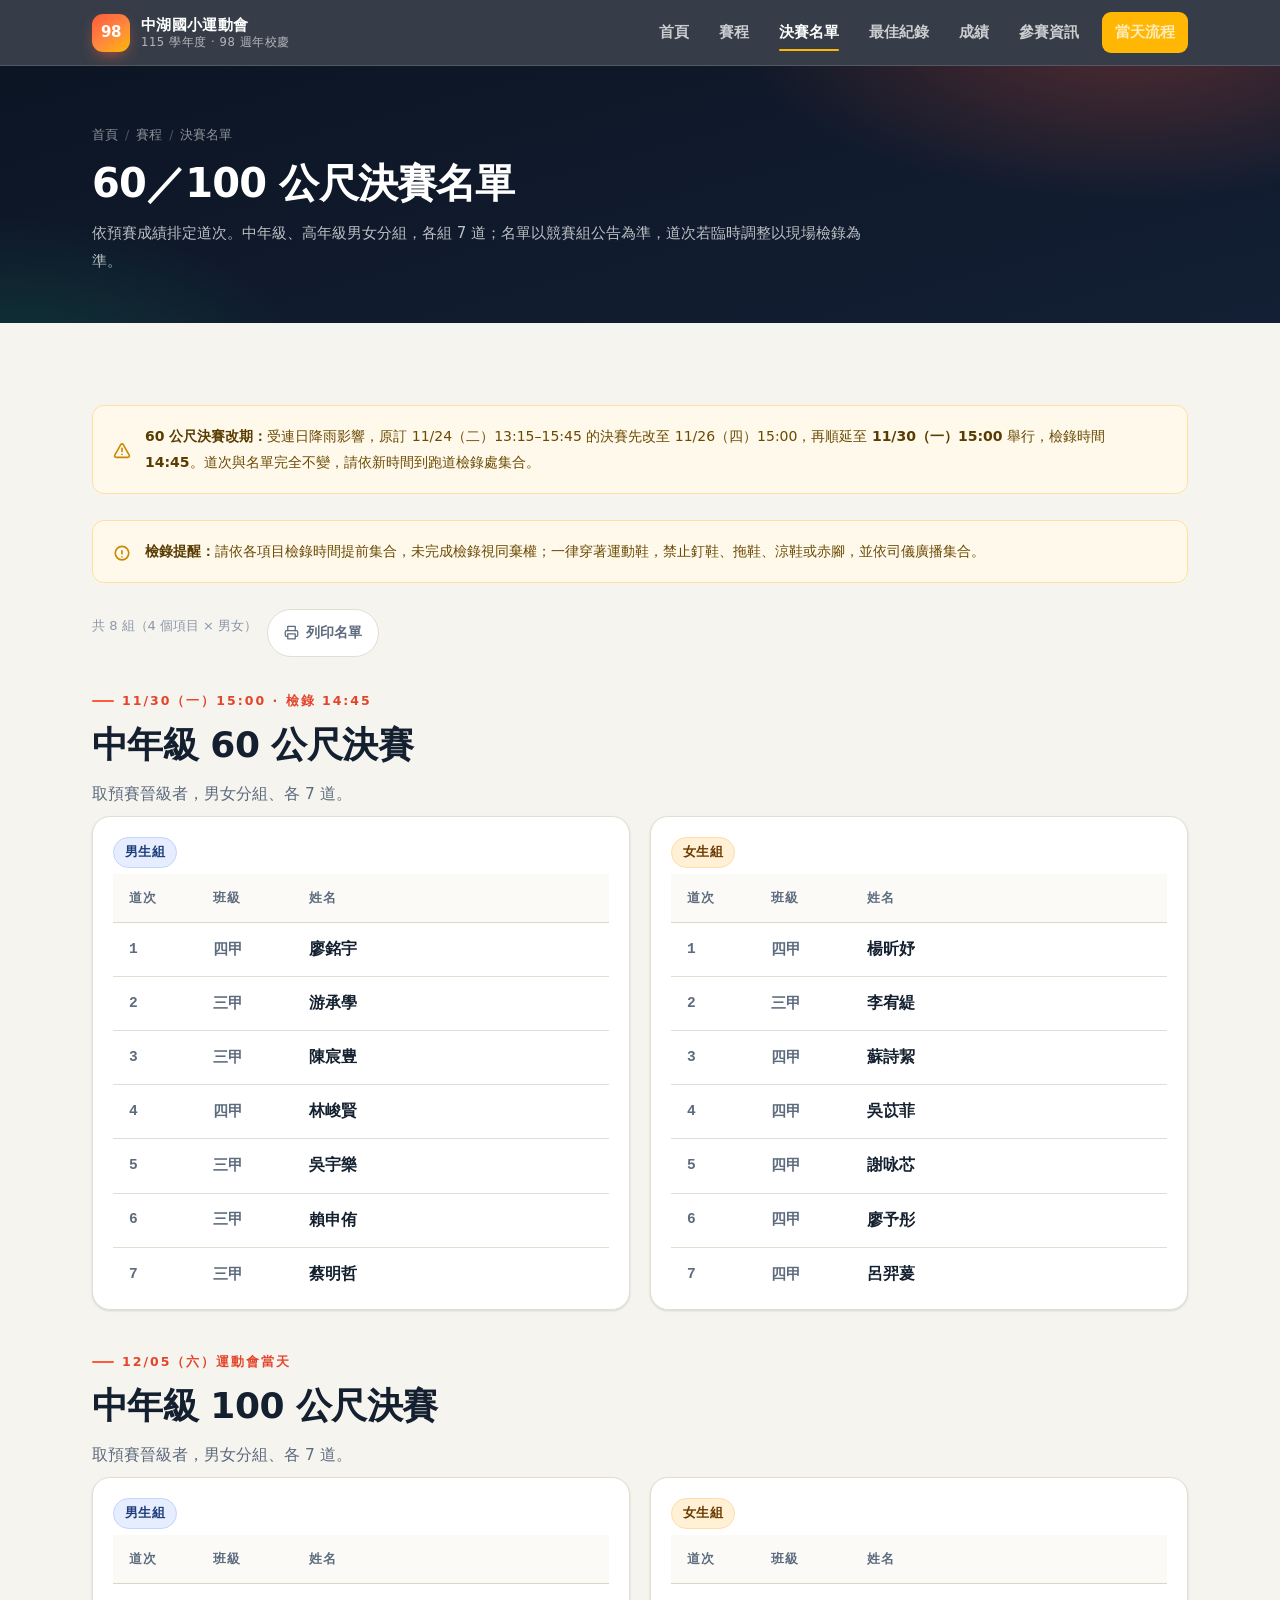
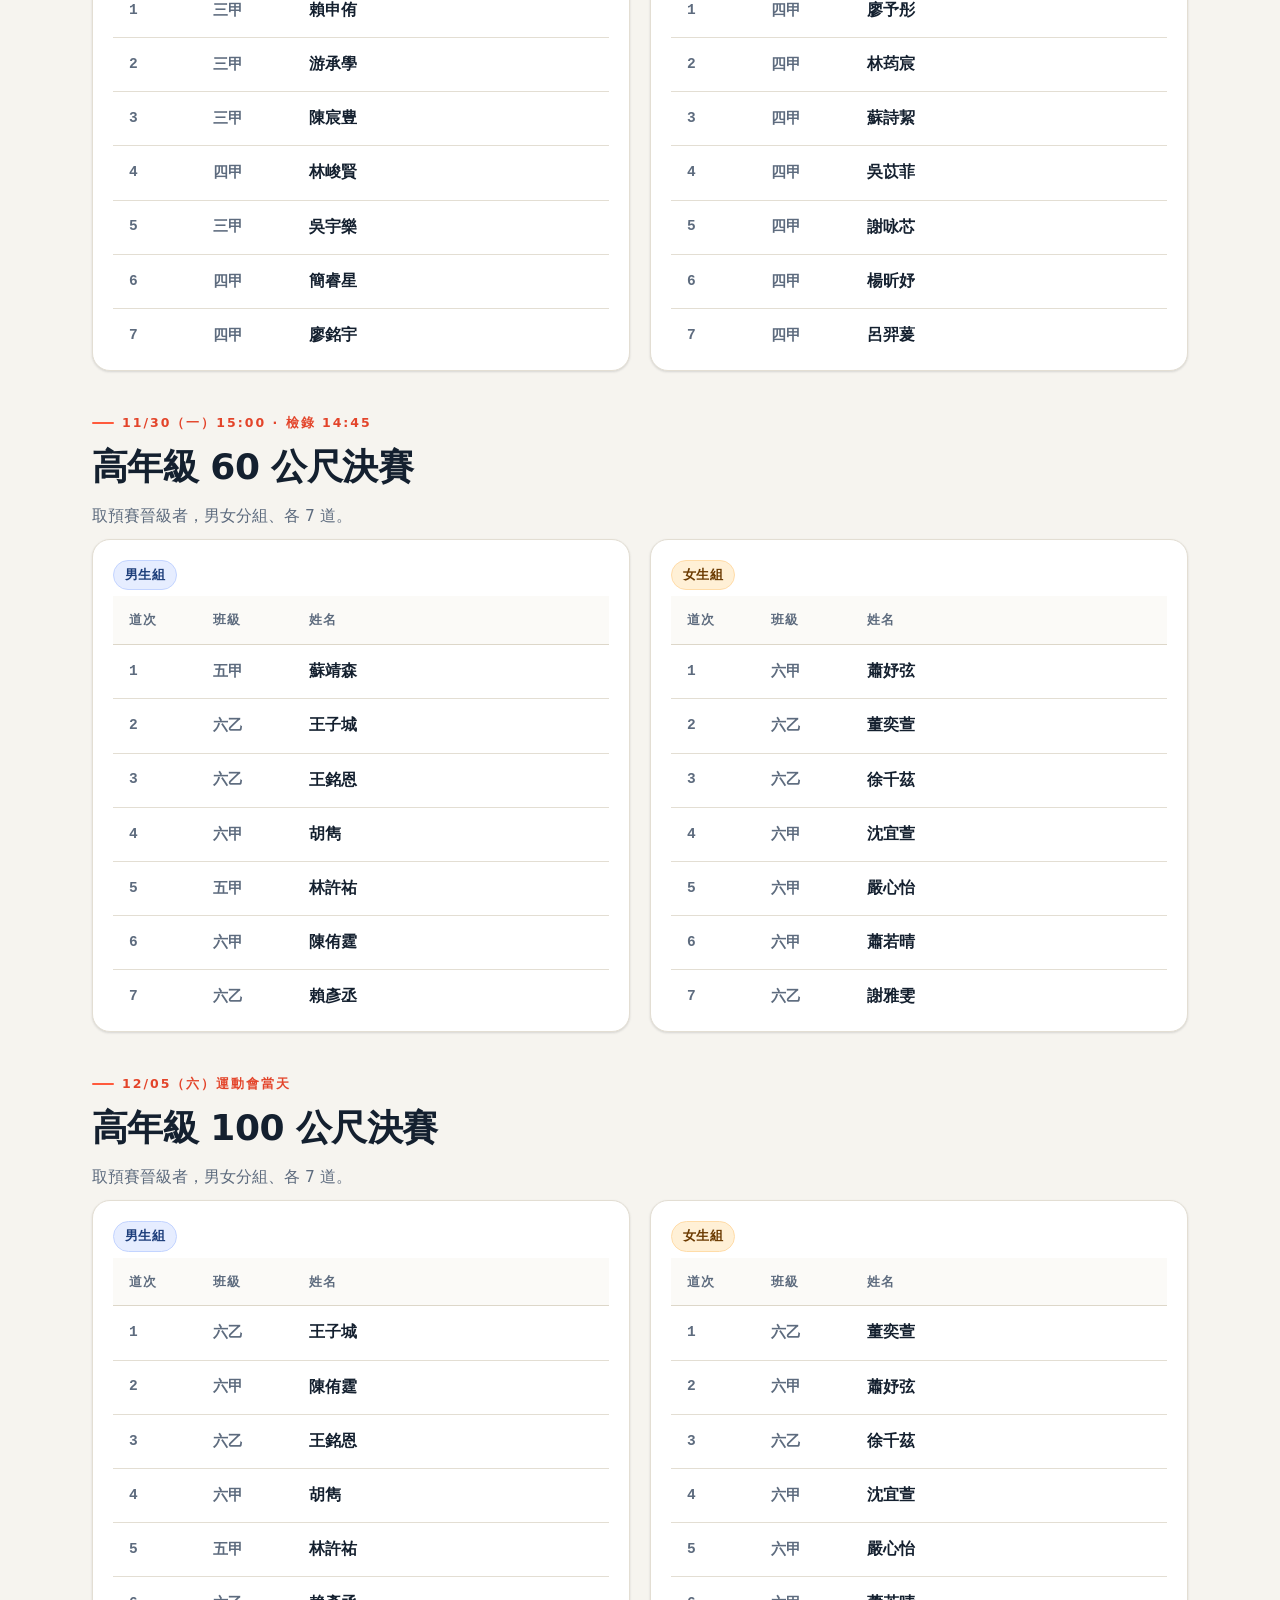
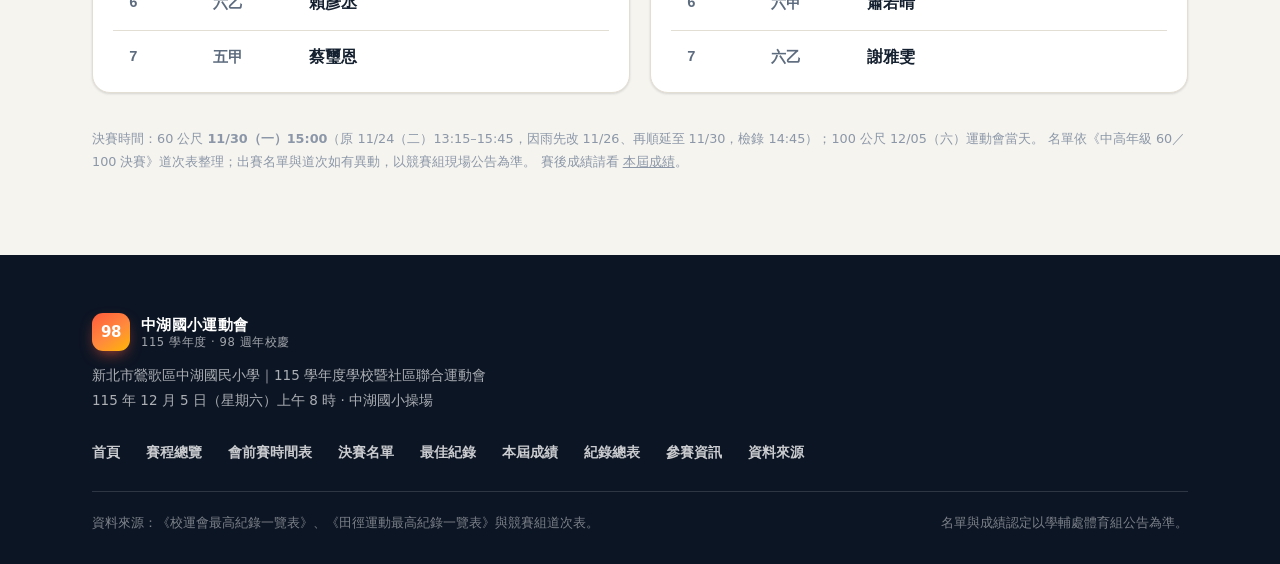
==== commit e1f509ce: "11 月 26 日，因雨賽程延期" ====
--- a/finalists.html
+++ b/finalists.html
@@ -53,7 +53,7 @@
 
       <div class="notice" style="margin-bottom:26px">
         <svg width="18" height="18" viewBox="0 0 24 24" fill="none" stroke="currentColor" stroke-width="2.2" stroke-linecap="round" stroke-linejoin="round" aria-hidden="true"><path d="M12 9v4"/><path d="M12 17h.01"/><path d="M10.3 3.9 2.4 18a2 2 0 0 0 1.7 3h15.8a2 2 0 0 0 1.7-3L13.7 3.9a2 2 0 0 0-3.4 0Z"/></svg>
-        <div><strong>60 公尺決賽改期：</strong>因連日降雨、跑道濕滑，原訂 11/24（二）13:15–15:45 的決賽改至 <strong>11/26（四）15:00</strong> 舉行，檢錄時間 <strong>14:45</strong>。道次與名單完全不變，請依新時間到跑道檢錄處集合。</div>
+        <div><strong>60 公尺決賽改期：</strong>受連日降雨影響，原訂 11/24（二）13:15–15:45 的決賽先改至 11/26（四）15:00，再順延至 <strong>11/30（一）15:00</strong> 舉行，檢錄時間 <strong>14:45</strong>。道次與名單完全不變，請依新時間到跑道檢錄處集合。</div>
       </div>
 
       <div class="notice" style="margin-bottom:26px">
@@ -70,7 +70,7 @@
       </div>
 
       <div class="section-head" style="margin-bottom:8px">
-        <span class="kicker">11/26（四）15:00 · 檢錄 14:45</span>
+        <span class="kicker">11/30（一）15:00 · 檢錄 14:45</span>
         <h2>中年級 60 公尺決賽</h2>
         <p>取預賽晉級者，男女分組、各 7 道。</p>
       </div>
@@ -146,7 +146,7 @@
       </div>
 
       <div class="section-head" style="margin-bottom:8px">
-        <span class="kicker">11/26（四）15:00 · 檢錄 14:45</span>
+        <span class="kicker">11/30（一）15:00 · 檢錄 14:45</span>
         <h2>高年級 60 公尺決賽</h2>
         <p>取預賽晉級者，男女分組、各 7 道。</p>
       </div>
@@ -222,7 +222,7 @@
       </div>
 
       <p class="footnote">
-        決賽時間：60 公尺 <strong>11/26（四）15:00</strong>（原 11/24（二）13:15–15:45，因雨改期，檢錄 14:45）；100 公尺 12/05（六）運動會當天。
+        決賽時間：60 公尺 <strong>11/30（一）15:00</strong>（原 11/24（二）13:15–15:45，因雨先改 11/26、再順延至 11/30，檢錄 14:45）；100 公尺 12/05（六）運動會當天。
         名單依《中高年級 60／100 決賽》道次表整理；出賽名單與道次如有異動，以競賽組現場公告為準。
         賽後成績請看 <a href="results-115.html" style="text-decoration:underline">本屆成績</a>。
       </p>
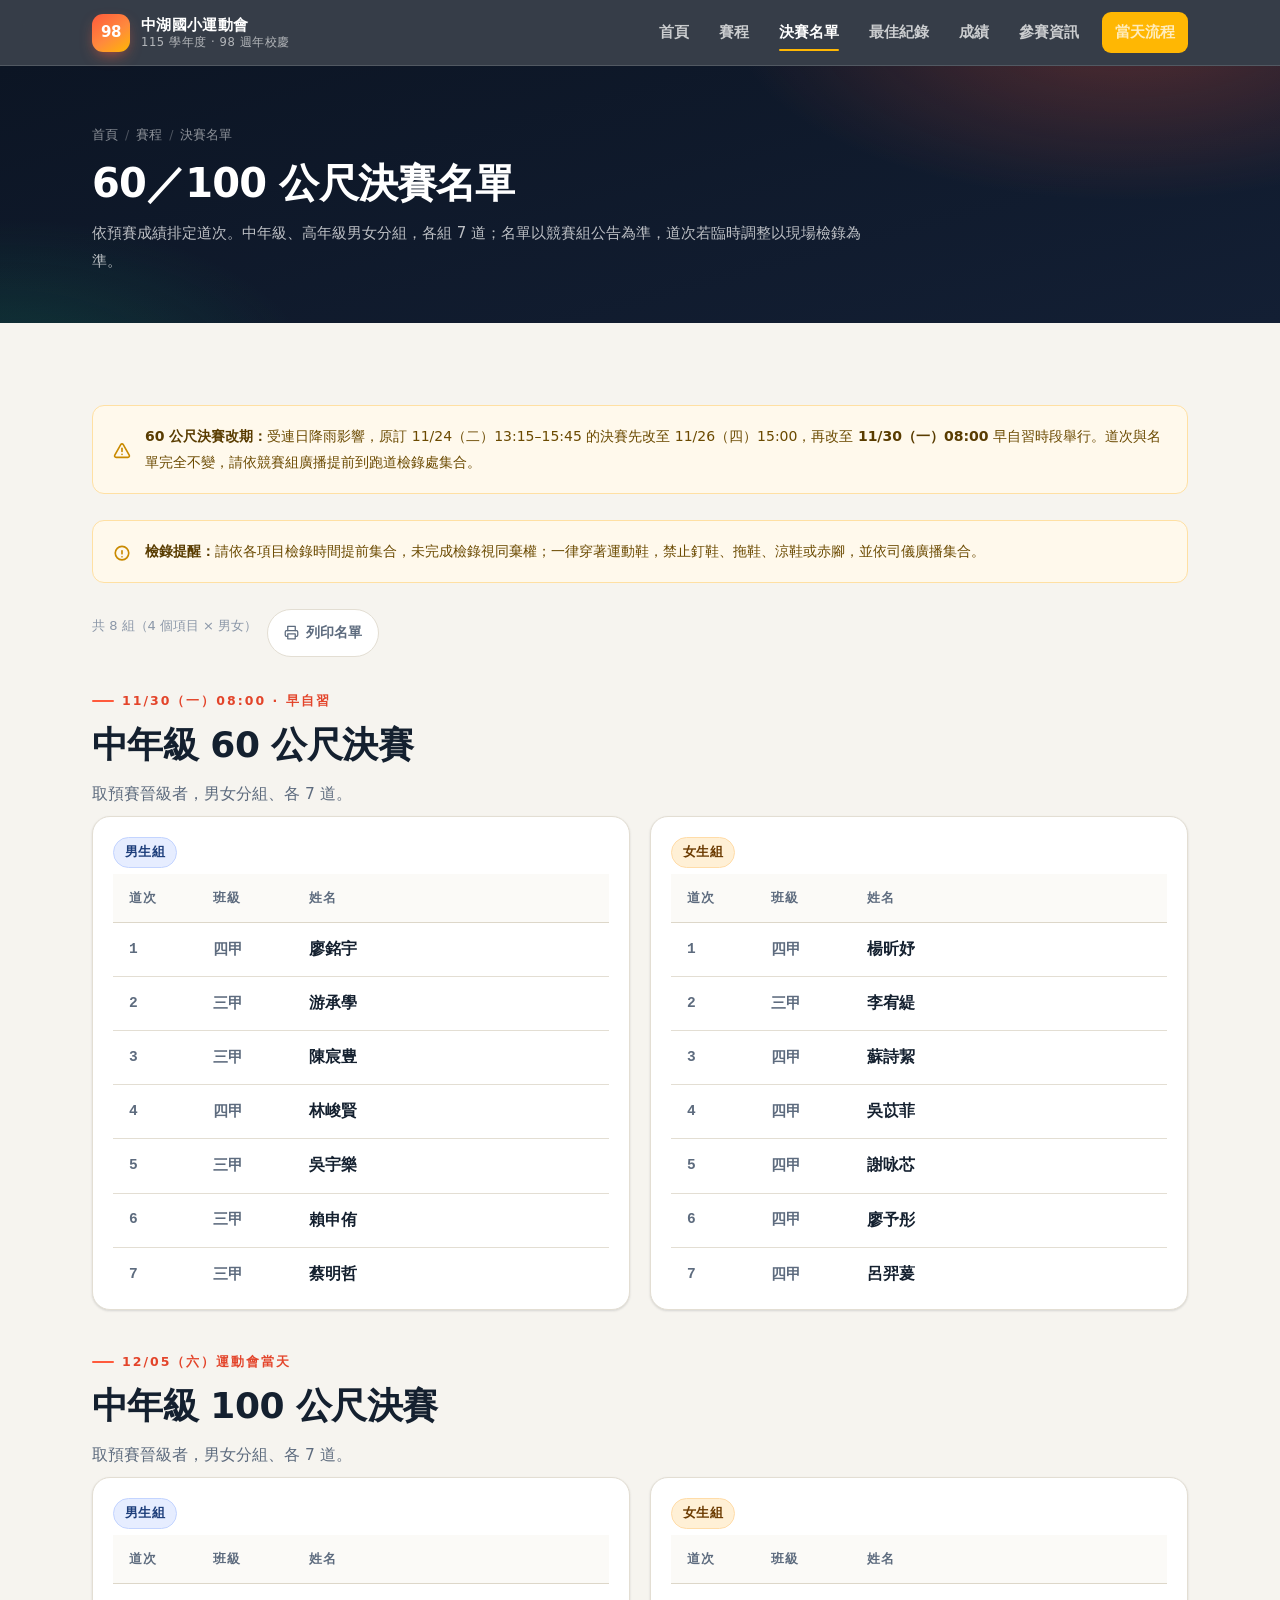
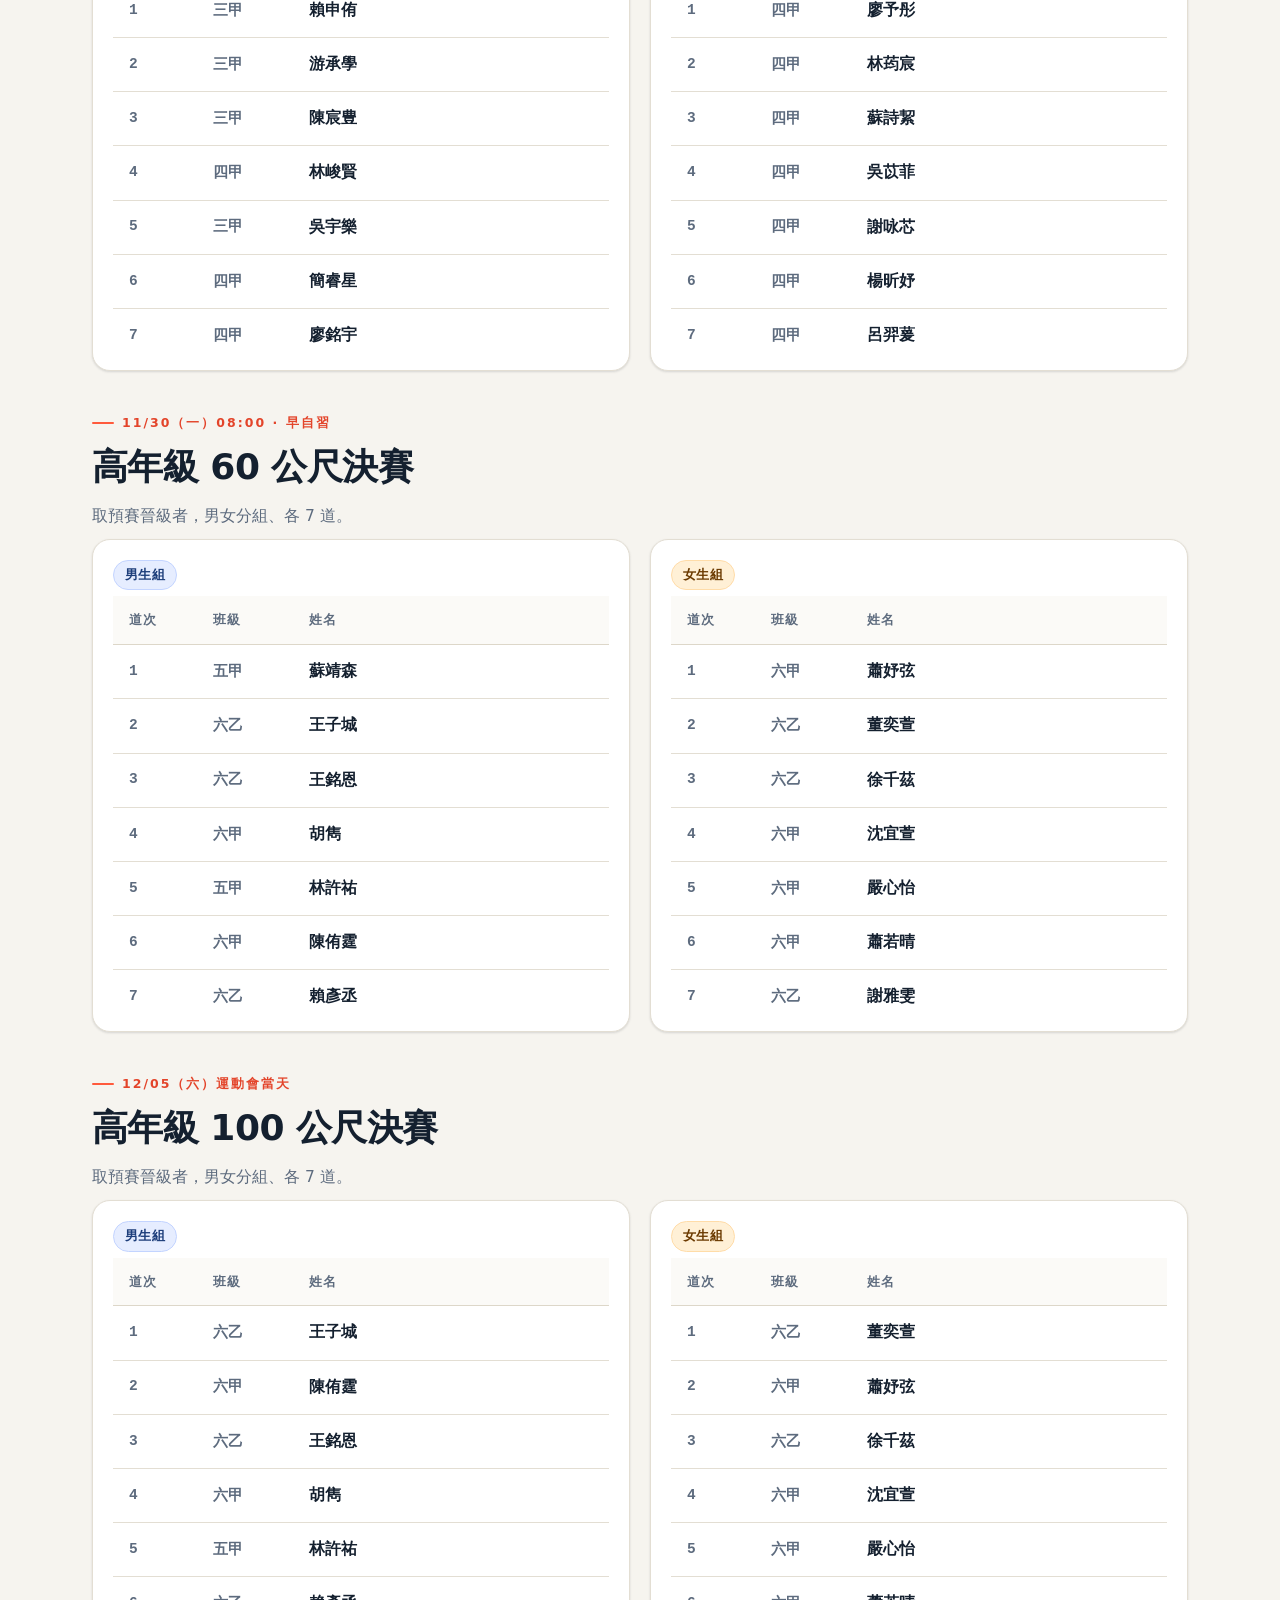
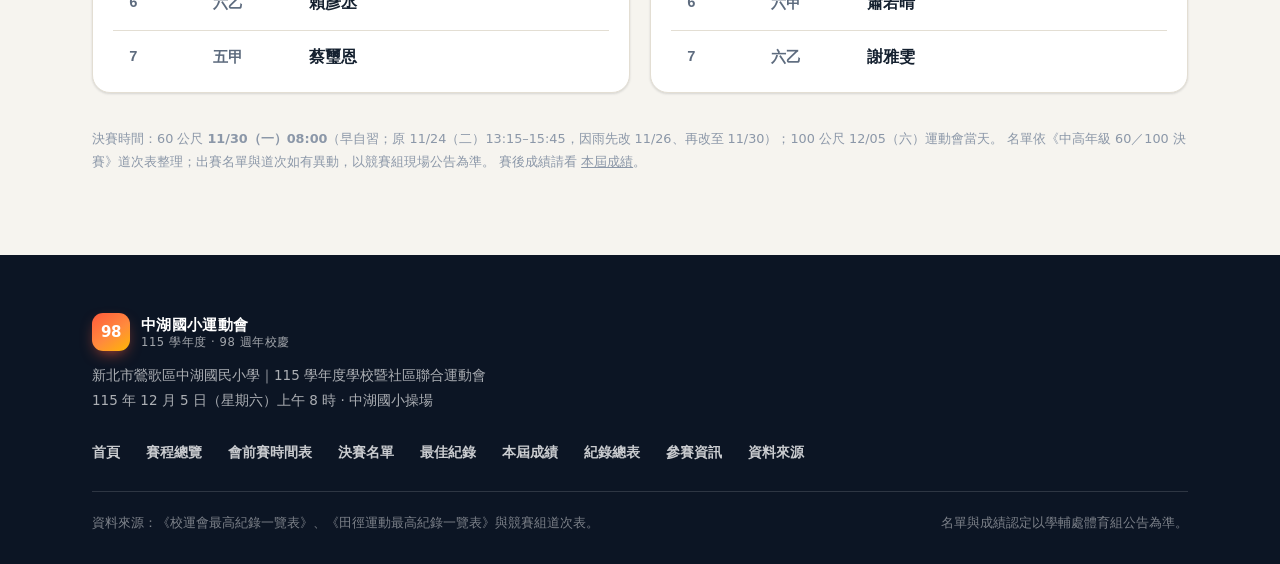
==== commit bc78e576: "11 月 27 日最新更新賽程" ====
--- a/finalists.html
+++ b/finalists.html
@@ -53,7 +53,7 @@
 
       <div class="notice" style="margin-bottom:26px">
         <svg width="18" height="18" viewBox="0 0 24 24" fill="none" stroke="currentColor" stroke-width="2.2" stroke-linecap="round" stroke-linejoin="round" aria-hidden="true"><path d="M12 9v4"/><path d="M12 17h.01"/><path d="M10.3 3.9 2.4 18a2 2 0 0 0 1.7 3h15.8a2 2 0 0 0 1.7-3L13.7 3.9a2 2 0 0 0-3.4 0Z"/></svg>
-        <div><strong>60 公尺決賽改期：</strong>受連日降雨影響，原訂 11/24（二）13:15–15:45 的決賽先改至 11/26（四）15:00，再順延至 <strong>11/30（一）15:00</strong> 舉行，檢錄時間 <strong>14:45</strong>。道次與名單完全不變，請依新時間到跑道檢錄處集合。</div>
+        <div><strong>60 公尺決賽改期：</strong>受連日降雨影響，原訂 11/24（二）13:15–15:45 的決賽先改至 11/26（四）15:00，再改至 <strong>11/30（一）08:00</strong> 早自習時段舉行。道次與名單完全不變，請依競賽組廣播提前到跑道檢錄處集合。</div>
       </div>
 
       <div class="notice" style="margin-bottom:26px">
@@ -70,7 +70,7 @@
       </div>
 
       <div class="section-head" style="margin-bottom:8px">
-        <span class="kicker">11/30（一）15:00 · 檢錄 14:45</span>
+        <span class="kicker">11/30（一）08:00 · 早自習</span>
         <h2>中年級 60 公尺決賽</h2>
         <p>取預賽晉級者，男女分組、各 7 道。</p>
       </div>
@@ -146,7 +146,7 @@
       </div>
 
       <div class="section-head" style="margin-bottom:8px">
-        <span class="kicker">11/30（一）15:00 · 檢錄 14:45</span>
+        <span class="kicker">11/30（一）08:00 · 早自習</span>
         <h2>高年級 60 公尺決賽</h2>
         <p>取預賽晉級者，男女分組、各 7 道。</p>
       </div>
@@ -222,7 +222,7 @@
       </div>
 
       <p class="footnote">
-        決賽時間：60 公尺 <strong>11/30（一）15:00</strong>（原 11/24（二）13:15–15:45，因雨先改 11/26、再順延至 11/30，檢錄 14:45）；100 公尺 12/05（六）運動會當天。
+        決賽時間：60 公尺 <strong>11/30（一）08:00</strong>（早自習；原 11/24（二）13:15–15:45，因雨先改 11/26、再改至 11/30）；100 公尺 12/05（六）運動會當天。
         名單依《中高年級 60／100 決賽》道次表整理；出賽名單與道次如有異動，以競賽組現場公告為準。
         賽後成績請看 <a href="results-115.html" style="text-decoration:underline">本屆成績</a>。
       </p>
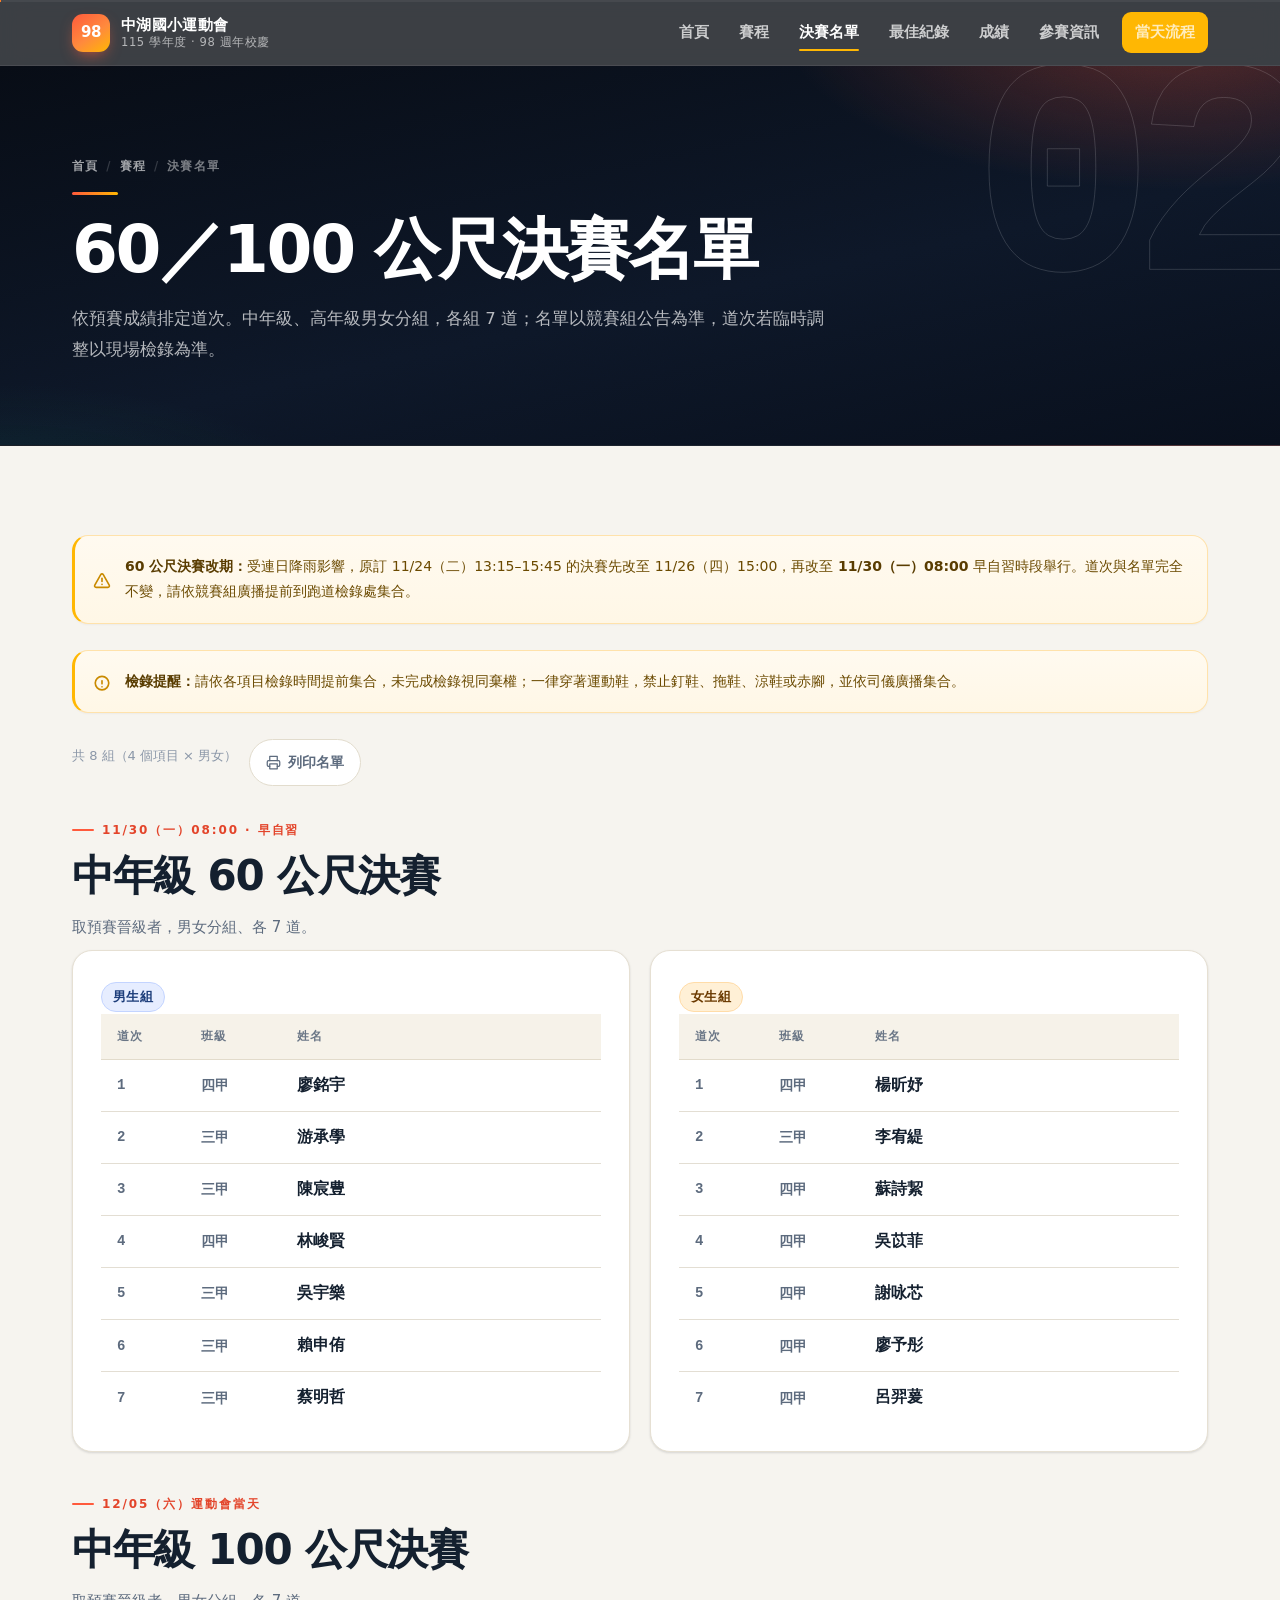
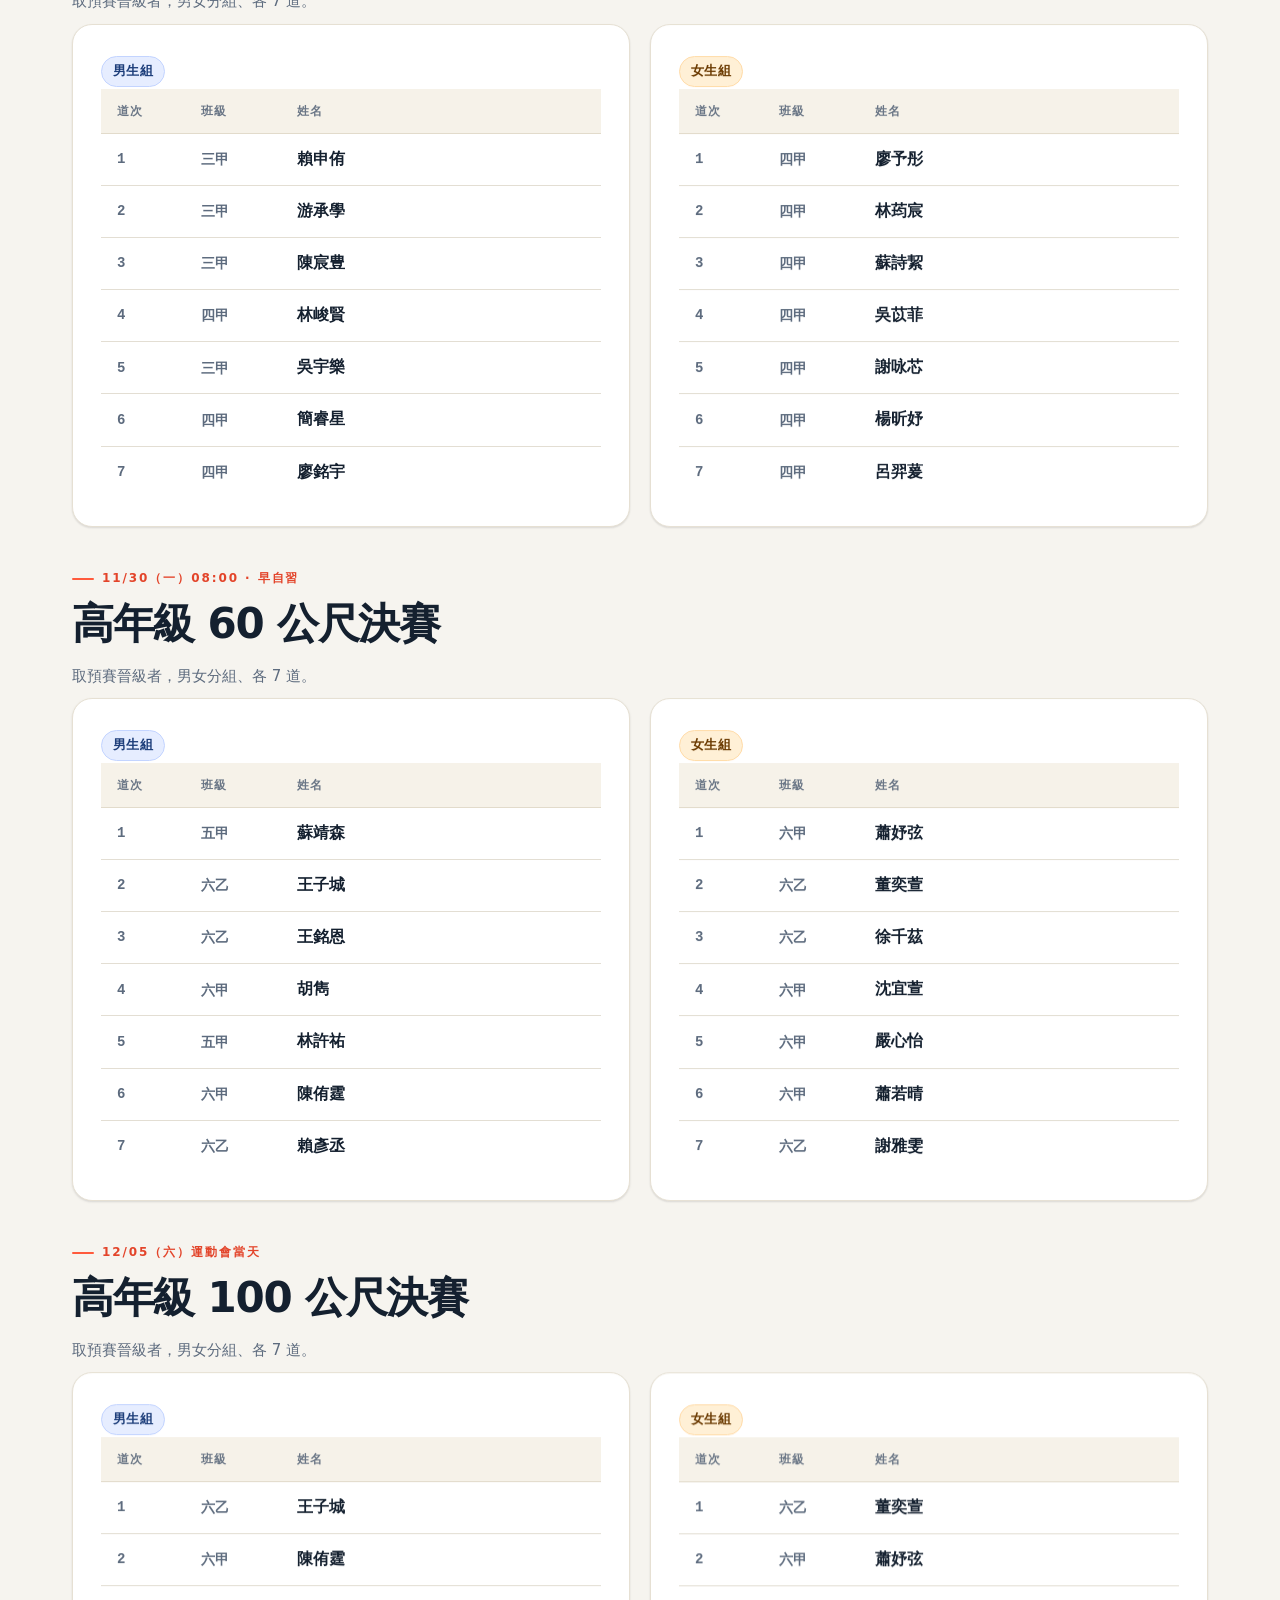
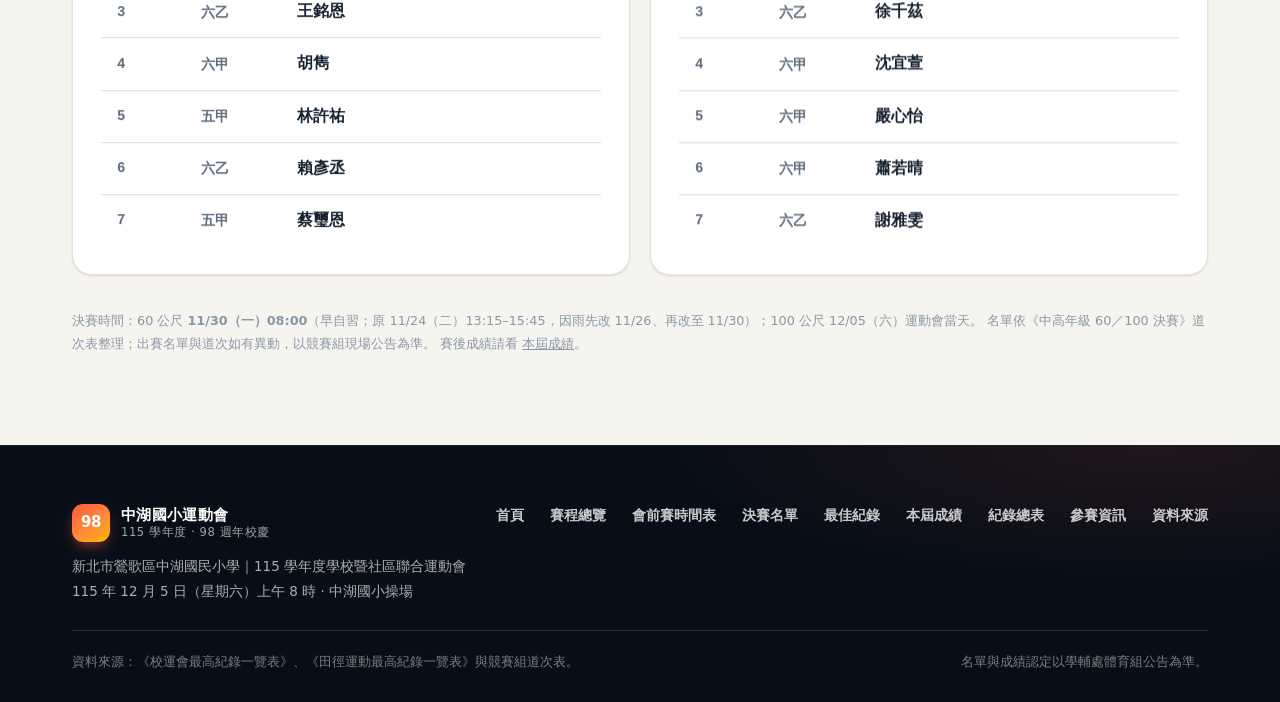
==== commit 139c6ddf: "增加 GSAP 滾動視差效果" ====
--- a/finalists.html
+++ b/finalists.html
@@ -1,16 +1,33 @@
 <!DOCTYPE html>
-<html lang="zh-Hant-TW">
+<html lang="zh-Hant-TW" class="no-js">
 <head>
 <meta charset="UTF-8">
 <meta name="viewport" content="width=device-width, initial-scale=1">
 <title>60／100 公尺決賽名單｜中湖國小 115 學年度運動會</title>
 <meta name="description" content="中湖國小 115 學年度運動會 60 公尺與 100 公尺決賽名單，中年級、高年級男女分組，各 7 道的道次與選手姓名，含決賽時間。">
-<meta name="theme-color" content="#0c1524">
+<meta name="theme-color" content="#070c15">
 <link rel="icon" href="data:image/svg+xml,%3Csvg xmlns='http://www.w3.org/2000/svg' viewBox='0 0 64 64'%3E%3Crect width='64' height='64' rx='15' fill='%230c1524'/%3E%3Cpath d='M14 42h36' stroke='%23ff5a3c' stroke-width='5' stroke-linecap='round'/%3E%3Cpath d='M18 30h28' stroke='%23ffb703' stroke-width='5' stroke-linecap='round'/%3E%3Cpath d='M23 18h18' stroke='%2312a46b' stroke-width='5' stroke-linecap='round'/%3E%3C/svg%3E">
 <link rel="stylesheet" href="assets/style.css">
+<link rel="stylesheet" href="assets/pages.css">
+<script>
+(function () {
+  var d = document.documentElement;
+  d.classList.remove("no-js");
+  d.classList.add("js-motion");
+  /* 保險：3.5 秒內動畫沒啟動，就把內容直接顯示 */
+  window.setTimeout(function () {
+    if (!d.classList.contains("motion-ready") && !d.classList.contains("motion-off")) {
+      d.classList.remove("js-motion");
+      d.classList.add("motion-off");
+    }
+  }, 3500);
+})();
+</script>
 </head>
-<body>
+<body class="page-v2">
 <a class="skip-link" href="#main">跳至主要內容</a>
+
+<div class="scroll-progress" aria-hidden="true"><span data-progress></span></div>
 
 <header class="site-header">
   <div class="header-inner">
@@ -39,6 +56,7 @@
 <main id="main">
 
   <section class="page-hero">
+    <span class="page-no" aria-hidden="true">02</span>
     <div class="wrap">
       <nav class="breadcrumb" aria-label="麵包屑">
         <a href="index.html">首頁</a><span class="sep">/</span><a href="schedule.html">賽程</a><span class="sep">/</span><span>決賽名單</span>
@@ -263,6 +281,9 @@
   </div>
 </footer>
 
+<script src="assets/vendor/gsap.min.js"></script>
+<script src="assets/vendor/ScrollTrigger.min.js"></script>
 <script src="assets/app.js"></script>
+<script src="assets/pages.js"></script>
 </body>
 </html>
--- a/assets/style.css
+++ b/assets/style.css
@@ -1258,7 +1258,7 @@
   display: flex;
   align-items: center;
   gap: 16px;
-  padding: 14px 0;
+  padding-block: 14px;
   flex-wrap: wrap;
 }
 .alertbar-label {
--- a/assets/pages.css
+++ b/assets/pages.css
@@ -0,0 +1,487 @@
+@charset "UTF-8";
+/* =========================================================
+   中湖國小 115 學年度運動會
+   pages.css — 內頁共用新版視覺（首頁以外的 6 頁）
+   只影響 body.page-v2；首頁用 home.css
+   ========================================================= */
+
+.page-v2 {
+  --wrap: 1200px;
+}
+
+.page-v2 .wrap { max-width: var(--wrap); }
+
+/* 進場動畫由 JS 控制；關掉 JS 或減少動態時內容直接顯示 */
+html.js-motion .page-v2 .page-hero .breadcrumb,
+html.js-motion .page-v2 .page-hero h1,
+html.js-motion .page-v2 .page-hero > .wrap > p,
+html.js-motion .page-v2 .page-hero .anchor-nav,
+html.js-motion .page-v2 .page-hero .meet-legend,
+html.js-motion .page-v2 .page-no { opacity: 0; }
+
+/* ───────────────────── 進度條 ───────────────────── */
+.page-v2 .scroll-progress {
+  position: fixed;
+  inset: 0 0 auto 0;
+  height: 2px;
+  z-index: 130;
+  background: rgba(255, 255, 255, .05);
+  pointer-events: none;
+}
+.page-v2 .scroll-progress span {
+  display: block;
+  height: 100%;
+  background: linear-gradient(90deg, var(--coral), var(--gold));
+  transform: scaleX(0);
+  transform-origin: left center;
+}
+
+/* ───────────────────── Header ───────────────────── */
+.page-v2 .site-header {
+  background: rgba(7, 12, 21, .78);
+  border-bottom-color: rgba(255, 255, 255, .07);
+  transition: background .3s ease, box-shadow .3s ease;
+}
+.page-v2 .site-header.is-scrolled {
+  background: rgba(6, 10, 18, .95);
+  box-shadow: 0 18px 40px -30px #000;
+}
+
+/* ───────────────────── 內頁頁首 ───────────────────── */
+.page-v2 .page-hero {
+  position: relative;
+  overflow: hidden;
+  isolation: isolate;
+  padding: clamp(52px, 7.2vw, 92px) 0 clamp(46px, 6vw, 78px);
+  border-bottom: 1px solid rgba(255, 255, 255, .08);
+  background:
+    radial-gradient(50% 72% at 92% -12%, rgba(255, 90, 60, .32), transparent 62%),
+    radial-gradient(44% 62% at 0% 122%, rgba(18, 164, 107, .13), transparent 62%),
+    linear-gradient(168deg, #070c15 0%, #0d1728 58%, #080f1c 100%);
+}
+
+/* 跑道平面 */
+.page-v2 .page-hero::before {
+  content: "";
+  position: absolute;
+  left: -14%;
+  right: -14%;
+  bottom: -52%;
+  height: 100%;
+  transform: perspective(720px) rotateX(63deg) rotateZ(-5deg);
+  transform-origin: 50% 100%;
+  border-top: 1px solid rgba(255, 255, 255, .13);
+  background:
+    repeating-linear-gradient(90deg, rgba(255, 255, 255, .12) 0 1px, transparent 1px 16.6667%),
+    linear-gradient(180deg, rgba(255, 183, 3, .03), rgba(255, 90, 60, .06));
+  pointer-events: none;
+}
+
+/* 顆粒 */
+.page-v2 .page-hero::after {
+  content: "";
+  position: absolute;
+  inset: 0;
+  z-index: 1;
+  opacity: .18;
+  mix-blend-mode: overlay;
+  background-image: url("data:image/svg+xml,%3Csvg xmlns='http://www.w3.org/2000/svg' width='160' height='160'%3E%3Cfilter id='n'%3E%3CfeTurbulence type='fractalNoise' baseFrequency='.85' numOctaves='2' stitchTiles='stitch'/%3E%3C/filter%3E%3Crect width='160' height='160' filter='url(%23n)' opacity='.55'/%3E%3C/svg%3E");
+  background-size: 160px 160px;
+  pointer-events: none;
+}
+
+/* 關掉 style.css 的舊進場動畫，改用 GSAP 控制，避免兩套動畫互相覆蓋 */
+.page-v2 .page-hero .wrap > * { animation: none !important; }
+
+.page-v2 .page-hero .wrap {
+  position: relative;
+  z-index: 2;
+}
+
+.page-no {
+  position: absolute;
+  right: -1%;
+  top: 0;
+  z-index: 0;
+  font-family: var(--mono);
+  font-weight: 900;
+  font-size: clamp(160px, 24vw, 360px);
+  line-height: .74;
+  letter-spacing: -.08em;
+  color: transparent;
+  -webkit-text-stroke: 1px rgba(255, 255, 255, .15);
+  pointer-events: none;
+  user-select: none;
+}
+
+.page-v2 .page-hero h1 {
+  margin-top: 16px;
+  font-size: clamp(36px, 5.4vw, 66px);
+  line-height: 1.06;
+  letter-spacing: -.035em;
+  font-weight: 900;
+}
+.page-v2 .page-hero h1::before {
+  content: "";
+  display: block;
+  width: 46px;
+  height: 3px;
+  border-radius: 3px;
+  margin-bottom: 20px;
+  background: linear-gradient(90deg, var(--coral), var(--gold));
+}
+.page-v2 .page-hero > .wrap > p {
+  margin-top: 18px;
+  text-wrap: pretty;
+  max-width: 46em;
+  font-size: clamp(14.5px, 1.3vw, 16.5px);
+  line-height: 1.9;
+  color: rgba(255, 255, 255, .7);
+}
+
+.page-v2 .breadcrumb {
+  gap: 8px;
+  font-size: 11.5px;
+  font-weight: 600;
+  letter-spacing: .1em;
+  color: rgba(255, 255, 255, .46);
+}
+.page-v2 .breadcrumb a { color: rgba(255, 255, 255, .62); }
+.page-v2 .breadcrumb a:hover { color: var(--gold); }
+.page-v2 .breadcrumb .sep { opacity: .38; }
+
+.page-v2 .anchor-nav { margin-top: 26px; gap: 8px; }
+.page-v2 .anchor-nav a {
+  padding: 8px 16px;
+  border-radius: 999px;
+  font-size: 12.5px;
+  font-weight: 700;
+  color: rgba(255, 255, 255, .78);
+  background: rgba(255, 255, 255, .055);
+  border: 1px solid rgba(255, 255, 255, .13);
+  transition: background .18s ease, color .18s ease, border-color .18s ease, transform .18s ease;
+}
+.page-v2 .anchor-nav a:hover {
+  background: var(--gold);
+  border-color: var(--gold);
+  color: var(--ink);
+  transform: translateY(-1px);
+}
+
+.page-v2 .meet-legend {
+  margin-top: 24px;
+  gap: 10px 22px;
+  font-size: 12.5px;
+  color: rgba(255, 255, 255, .66);
+}
+.page-v2 .meet-legend .medal { width: 22px; height: 22px; }
+
+/* ───────────────────── 段落 ───────────────────── */
+.page-v2 .section { padding: clamp(54px, 7vw, 96px) 0; }
+.page-v2 .section-head {
+  max-width: 48em;
+  margin-bottom: clamp(24px, 3.4vw, 40px);
+}
+.page-v2 .section-head h2 {
+  margin-top: 10px;
+  font-size: clamp(27px, 3.3vw, 42px);
+  line-height: 1.2;
+  letter-spacing: -.03em;
+}
+.page-v2 .section-head p {
+  margin-top: 12px;
+  text-wrap: pretty;
+  font-size: 15px;
+  line-height: 1.9;
+}
+.page-v2 .kicker { font-size: 12px; letter-spacing: .16em; }
+
+.page-v2 .section--ink {
+  background:
+    radial-gradient(60% 50% at 88% 0%, rgba(255, 90, 60, .14), transparent 62%),
+    radial-gradient(50% 40% at 6% 100%, rgba(47, 107, 255, .14), transparent 64%),
+    #080e18;
+  border-top: 1px solid rgba(255, 255, 255, .07);
+  border-bottom: 1px solid rgba(255, 255, 255, .07);
+}
+.page-v2 .section--ink .section-head h2 { color: #fff; }
+
+/* ───────────────────── 卡片 ───────────────────── */
+.page-v2 .card {
+  padding: clamp(22px, 2.5vw, 28px);
+  border-radius: 20px;
+  border-color: #e6e0d3;
+}
+.page-v2 a.card:hover {
+  border-color: #d6cec0;
+  box-shadow: 0 26px 44px -34px rgba(12, 21, 36, .5);
+}
+.page-v2 .card h3 { font-size: 18px; letter-spacing: -.01em; }
+
+/* 決賽名單卡 */
+.page-v2 .final-card { overflow: hidden; }
+.page-v2 .final-card .final-head { margin-bottom: 2px; }
+.page-v2 .final-table { min-width: 0; }
+.page-v2 .final-table th { font-size: 11px; }
+.page-v2 .final-table td { padding: 10px 12px; }
+
+/* ───────────────────── 公告 ───────────────────── */
+.page-v2 .notice {
+  padding: 18px 20px 18px 18px;
+  border-radius: 16px;
+  border: 1px solid #ffe2ab;
+  border-left: 3px solid var(--gold);
+  background: linear-gradient(180deg, #fffaf0, #fff7e6);
+  color: #6b4a00;
+  box-shadow: 0 1px 2px rgba(16, 24, 40, .04);
+}
+
+/* ───────────────────── 分頁 / 篩選 ───────────────────── */
+.page-v2 .tabs {
+  gap: 4px;
+  padding: 5px;
+  border-radius: 16px;
+  background: #ece8df;
+  border-color: #e0dacd;
+}
+.page-v2 .tab {
+  padding: 11px 17px;
+  border-radius: 11px;
+  font-size: 13.5px;
+}
+.page-v2 .tab[aria-selected="true"] {
+  color: var(--ink);
+  background: #fff;
+  box-shadow: inset 0 -2px 0 var(--gold), 0 2px 6px rgba(16, 24, 40, .08);
+}
+.page-v2 .toolbar { gap: 12px; }
+.page-v2 .chip {
+  padding: 8px 15px;
+  background: #fff;
+  border-color: #e2dccd;
+}
+.page-v2 .chip:hover { border-color: #cfc6b4; background: #fffdf8; }
+.page-v2 .chip[aria-pressed="true"] {
+  background: var(--ink);
+  border-color: var(--ink);
+  color: #fff;
+}
+.page-v2 .btn-inline {
+  background: #fff;
+  border-color: #e2dccd;
+}
+.page-v2 .btn-inline:hover { border-color: #cfc6b4; background: #fffdf8; }
+.page-v2 .search input {
+  background: #fff;
+  border-color: #e2dccd;
+}
+.page-v2 .search input:focus {
+  border-color: var(--gold);
+  box-shadow: 0 0 0 3px rgba(255, 183, 3, .2);
+}
+.page-v2 .empty {
+  border-radius: 18px;
+  background: #fff;
+}
+
+/* ───────────────────── 表格 ───────────────────── */
+.page-v2 .table-wrap {
+  border-radius: 18px;
+  border-color: #e6e0d3;
+  background: #fff;
+  box-shadow: 0 1px 2px rgba(16, 24, 40, .04), 0 20px 44px -38px rgba(12, 21, 36, .45);
+}
+.page-v2 table.data { font-size: 14px; }
+.page-v2 table.data th,
+.page-v2 table.data td { padding: 12px 16px; }
+.page-v2 table.data thead th {
+  color: #6a7686;
+  font-size: 11.5px;
+  letter-spacing: .09em;
+  background: #f6f2e9;
+  border-bottom: 1px solid #e2dbcb;
+}
+.page-v2 table.data tbody tr:hover { background: #fffdf7; }
+.page-v2 table.data tbody tr.is-highlight { background: #fff8e8; }
+.page-v2 table.data tbody tr.is-highlight:hover { background: #fff3d8; }
+.page-v2 table.data thead th:first-child { background: #f6f2e9; }
+.page-v2 table.data tbody tr td:first-child { background: #fff; }
+.page-v2 table.data tbody tr:hover td:first-child { background: #fffdf7; }
+.page-v2 table.data tbody tr.is-highlight td:first-child { background: #fff8e8; }
+.page-v2 table.data td.time,
+.page-v2 table.data td.num { font-weight: 800; }
+.page-v2 table.data caption { color: var(--muted-2); }
+
+/* ───────────────────── 賽程／紀錄卡 ───────────────────── */
+.page-v2 .day {
+  border-radius: 18px;
+  border-color: #e6e0d3;
+  box-shadow: 0 1px 2px rgba(16, 24, 40, .04);
+}
+.page-v2 .day-head { background: linear-gradient(180deg, #fdfcf9, #f7f4ed); }
+.page-v2 .day-date { border-radius: 12px; }
+.page-v2 .day.is-today {
+  border-color: #ffd166;
+  box-shadow: 0 0 0 3px rgba(255, 183, 3, .14), 0 16px 30px -24px rgba(12, 21, 36, .4);
+}
+
+.page-v2 .record-card {
+  border-radius: 18px;
+  border-color: #e6e0d3;
+  transition: transform .28s cubic-bezier(.2, .7, .3, 1), box-shadow .28s ease, border-color .28s ease;
+}
+.page-v2 .record-card::before { width: 3px; }
+.page-v2 .record-card:hover {
+  transform: translateY(-3px);
+  border-color: #d8d0c1;
+  box-shadow: 0 26px 42px -32px rgba(12, 21, 36, .45);
+}
+.page-v2 .record-card .rc-event { letter-spacing: .1em; }
+.page-v2 .record-card .rc-time { font-size: clamp(28px, 3vw, 34px); }
+.page-v2 .record-card .rc-holder { font-size: 15.5px; }
+
+.page-v2 .record-group {
+  font-size: 18px;
+  padding-left: 14px;
+  border-left-width: 3px;
+}
+
+/* ───────────────────── 統計／KV／Prose ───────────────────── */
+.page-v2 .stat {
+  border-radius: 16px;
+  background: linear-gradient(180deg, rgba(255, 255, 255, .06), rgba(255, 255, 255, .012));
+  border-color: rgba(255, 255, 255, .12);
+}
+.page-v2 .stat b { font-size: clamp(30px, 4.2vw, 44px); }
+.page-v2 .stat-divider { color: rgba(255, 255, 255, .55); }
+
+.page-v2 .kv div {
+  border-radius: 14px;
+  background: #fff;
+  border-color: #e6e0d3;
+}
+
+.page-v2 .prose h3 {
+  padding-left: 13px;
+  border-left: 3px solid var(--gold);
+  font-size: 18px;
+}
+.page-v2 .prose p,
+.page-v2 .prose li { font-size: 15px; }
+
+.page-v2 .record-callout {
+  padding: clamp(20px, 2.4vw, 26px);
+  border-radius: 20px;
+  border-color: #ffd9a8;
+  background: linear-gradient(180deg, #fffaf0, #fff4dd);
+  box-shadow: 0 1px 2px rgba(16, 24, 40, .04);
+}
+
+.page-v2 .meet-block { margin-top: 34px; }
+.page-v2 .meet-event { font-size: 18px; }
+
+.page-v2 .timeline .tl-row { padding: 20px 0; }
+.page-v2 .timeline .tl-time { font-size: 15.5px; }
+
+/* ───────────────────── Footer ───────────────────── */
+.page-v2 .site-footer {
+  border-top: 1px solid rgba(255, 255, 255, .08);
+  background:
+    radial-gradient(60% 80% at 90% 0%, rgba(255, 90, 60, .1), transparent 62%),
+    #080e18;
+}
+
+.page-v2 .to-top { background: #0c1524; }
+.page-v2 .to-top:hover { background: var(--coral); }
+
+/* ───────────────────── 響應式 ───────────────────── */
+@media (max-width: 900px) {
+  .page-v2 .page-hero { padding-top: clamp(42px, 8vw, 62px); }
+  .page-v2 .page-hero h1 { font-size: clamp(30px, 7.4vw, 46px); }
+  .page-no { font-size: 40vw; right: -6%; top: 6%; }
+}
+
+@media (max-width: 640px) {
+  /* 破紀錄匯總表在手機上維持可讀寬度，改為左右滑動 */
+  .page-v2 table.data.record-table { min-width: 620px; }
+  .page-v2 .record-callout { padding: 18px 16px 8px; }
+}
+
+@media (max-width: 640px) {
+  .page-v2 .section { padding: 58px 0; }
+  .page-v2 .page-hero { padding-bottom: 40px; }
+  .page-v2 .page-hero h1::before { width: 36px; margin-bottom: 16px; }
+  .page-v2 .page-hero > .wrap > p { font-size: 14.5px; }
+  .page-v2 .anchor-nav a { font-size: 12px; padding: 7px 13px; }
+  .page-v2 .section-head h2 { font-size: 26px; }
+  .page-v2 .breadcrumb { font-size: 11px; }
+  .page-no { font-size: 48vw; opacity: .8; }
+  .page-v2 .tabs { flex-direction: column; }
+  .page-v2 .tab { width: 100%; text-align: left; }
+}
+
+/* ───────────────────── 列印 ───────────────────── */
+@media print {
+  .page-v2 .scroll-progress,
+  .page-v2 .page-no,
+  .page-v2 .page-hero::before,
+  .page-v2 .page-hero::after,
+  .page-v2 .site-header,
+  .page-v2 .to-top { display: none !important; }
+  .page-v2 .page-hero,
+  .page-v2 .section--ink {
+    padding: 0 0 12pt !important;
+    background: #fff !important;
+    color: #000 !important;
+    border: 0 !important;
+  }
+  .page-v2 .page-hero h1,
+  .page-v2 .page-hero > .wrap > p,
+  .page-v2 .breadcrumb,
+  .page-v2 .breadcrumb a { color: #000 !important; }
+  .page-v2 .page-hero h1::before { background: #000 !important; height: 2px; }
+  .page-v2 .anchor-nav,
+  .page-v2 .meet-legend { display: none !important; }
+  .page-v2 .section-head h2,
+  .page-v2 .section-head p { color: #000 !important; }
+  .page-v2 .card,
+  .page-v2 .record-card,
+  .page-v2 .day,
+  .page-v2 .table-wrap,
+  .page-v2 .stat,
+  .page-v2 .notice,
+  .page-v2 .kv div,
+  .page-v2 .record-callout {
+    box-shadow: none !important;
+    border-color: #bbb !important;
+    background: #fff !important;
+  }
+  .page-v2 .stat b,
+  .page-v2 .stat span,
+  .page-v2 .stat .unit { color: #000 !important; }
+  .page-v2 .record-card::before { background: #999 !important; }
+  .page-v2 table.data thead th { background: #eee !important; color: #000 !important; }
+  .page-v2 [data-reveal],
+  .page-v2 .section-head,
+  .page-v2 .notice,
+  .page-v2 .card,
+  .page-v2 .record-card,
+  .page-v2 .day,
+  .page-v2 .final-card,
+  .page-v2 .meet-block,
+  .page-v2 .record-group,
+  .page-v2 .record-callout,
+  .page-v2 .toolbar,
+  .page-v2 .kv > div,
+  .page-v2 .prose > h3,
+  .page-v2 .page-hero .breadcrumb,
+  .page-v2 .page-hero h1,
+  .page-v2 .page-hero > .wrap > p,
+  .page-v2 .page-hero .anchor-nav,
+  .page-v2 .page-hero .meet-legend,
+  .page-v2 .page-no {
+    opacity: 1 !important;
+    visibility: visible !important;
+    transform: none !important;
+  }
+}
